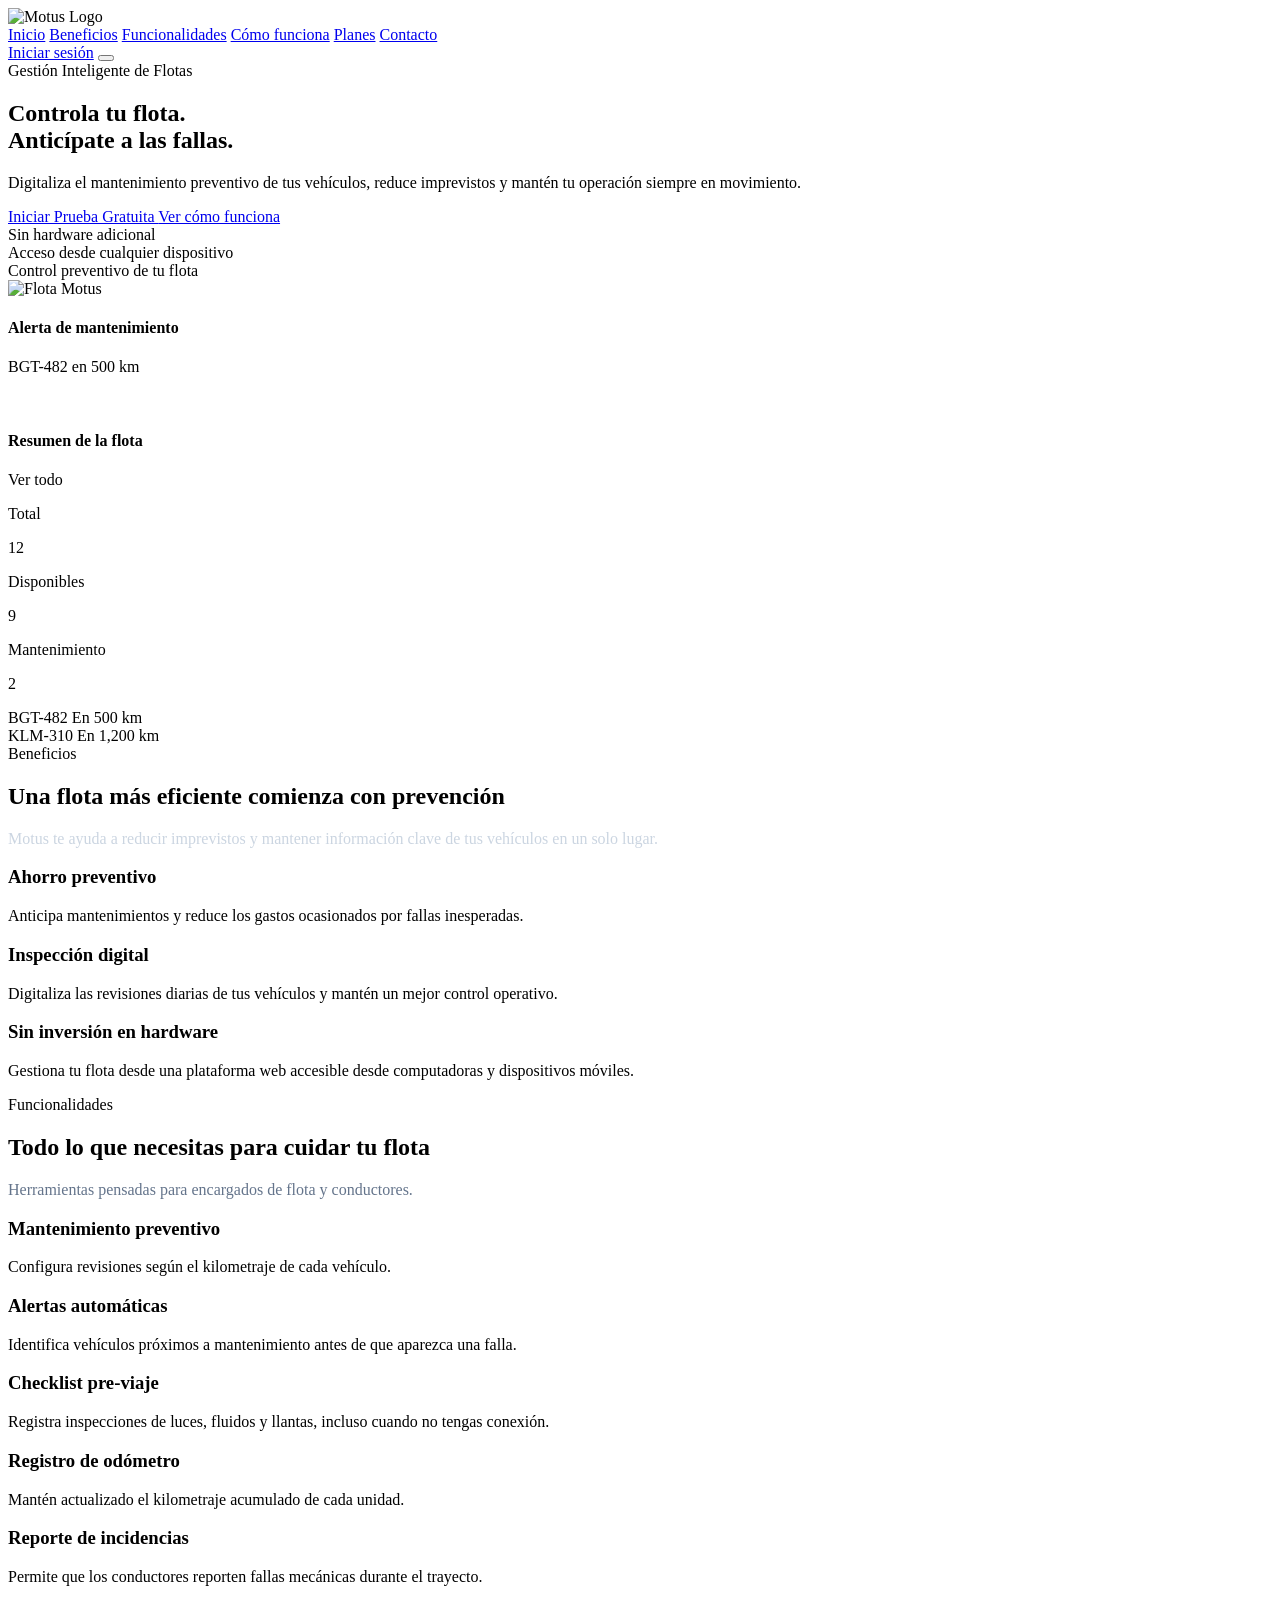
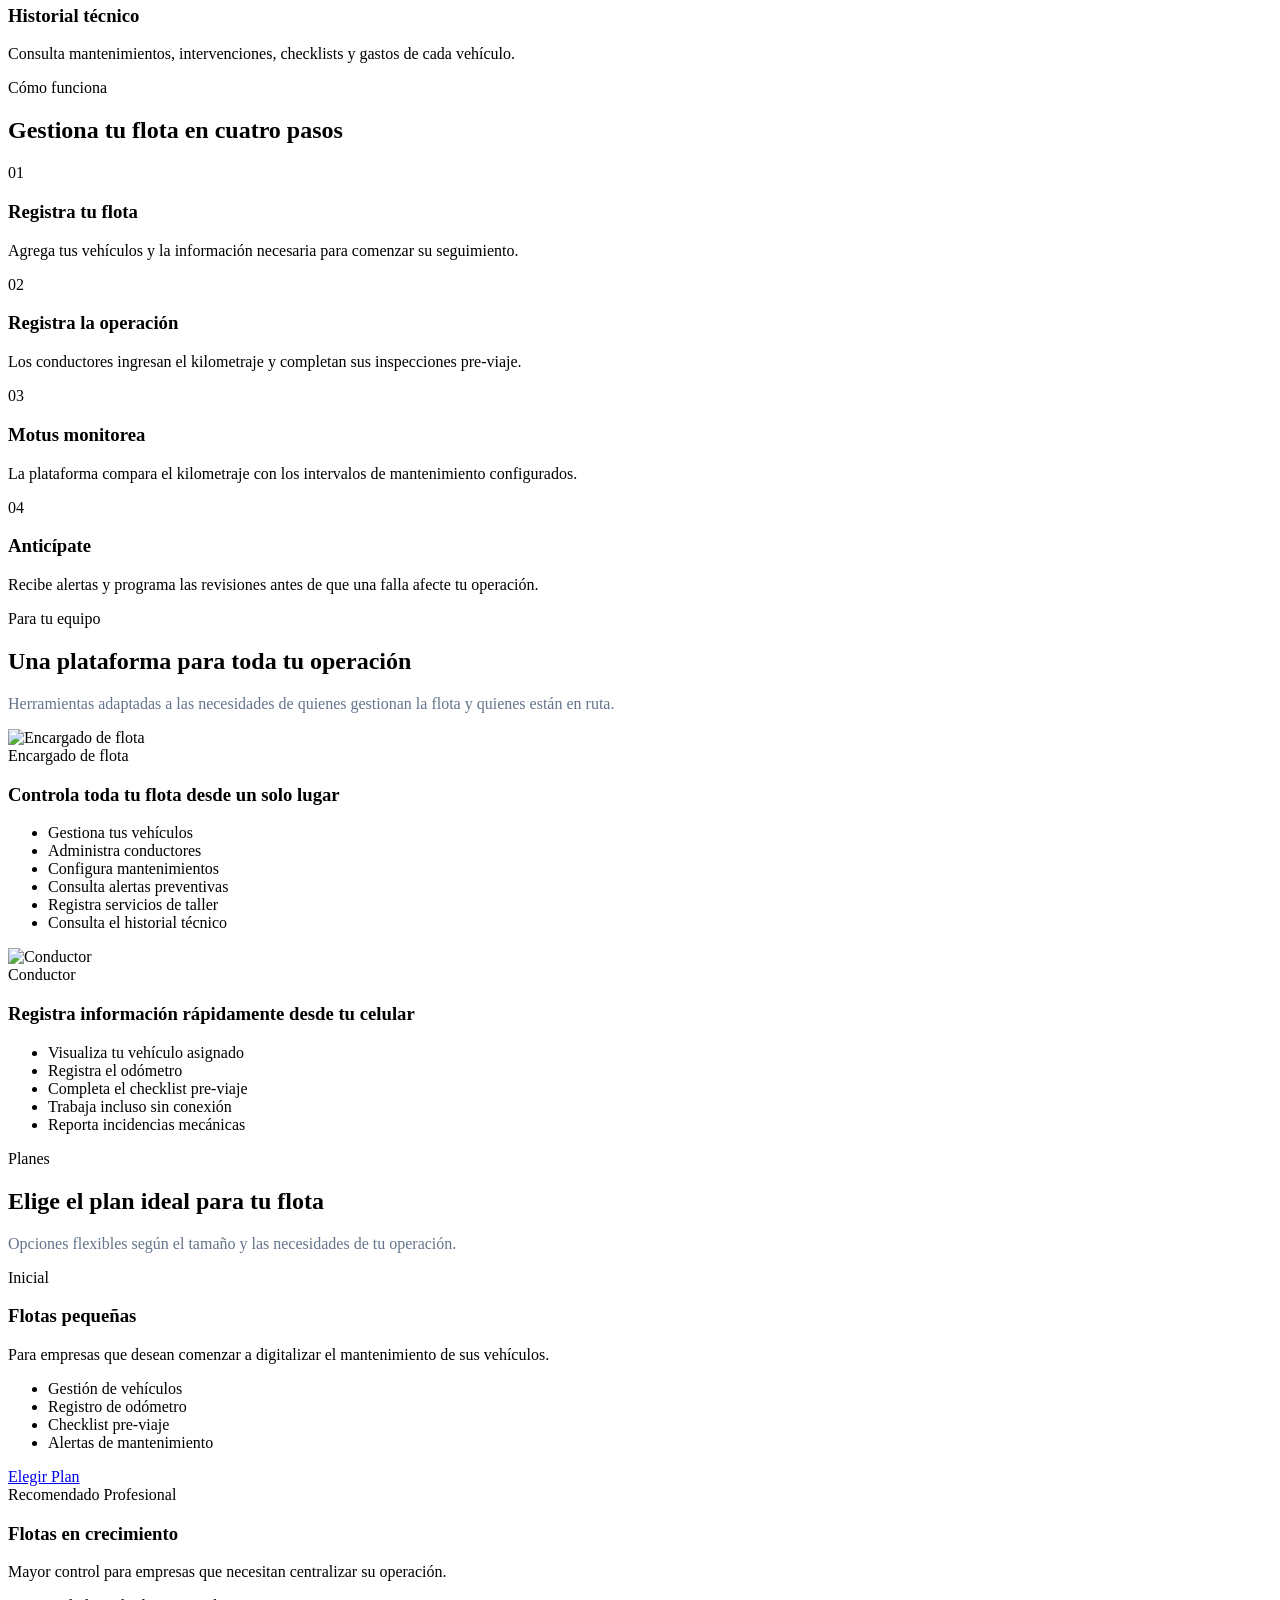
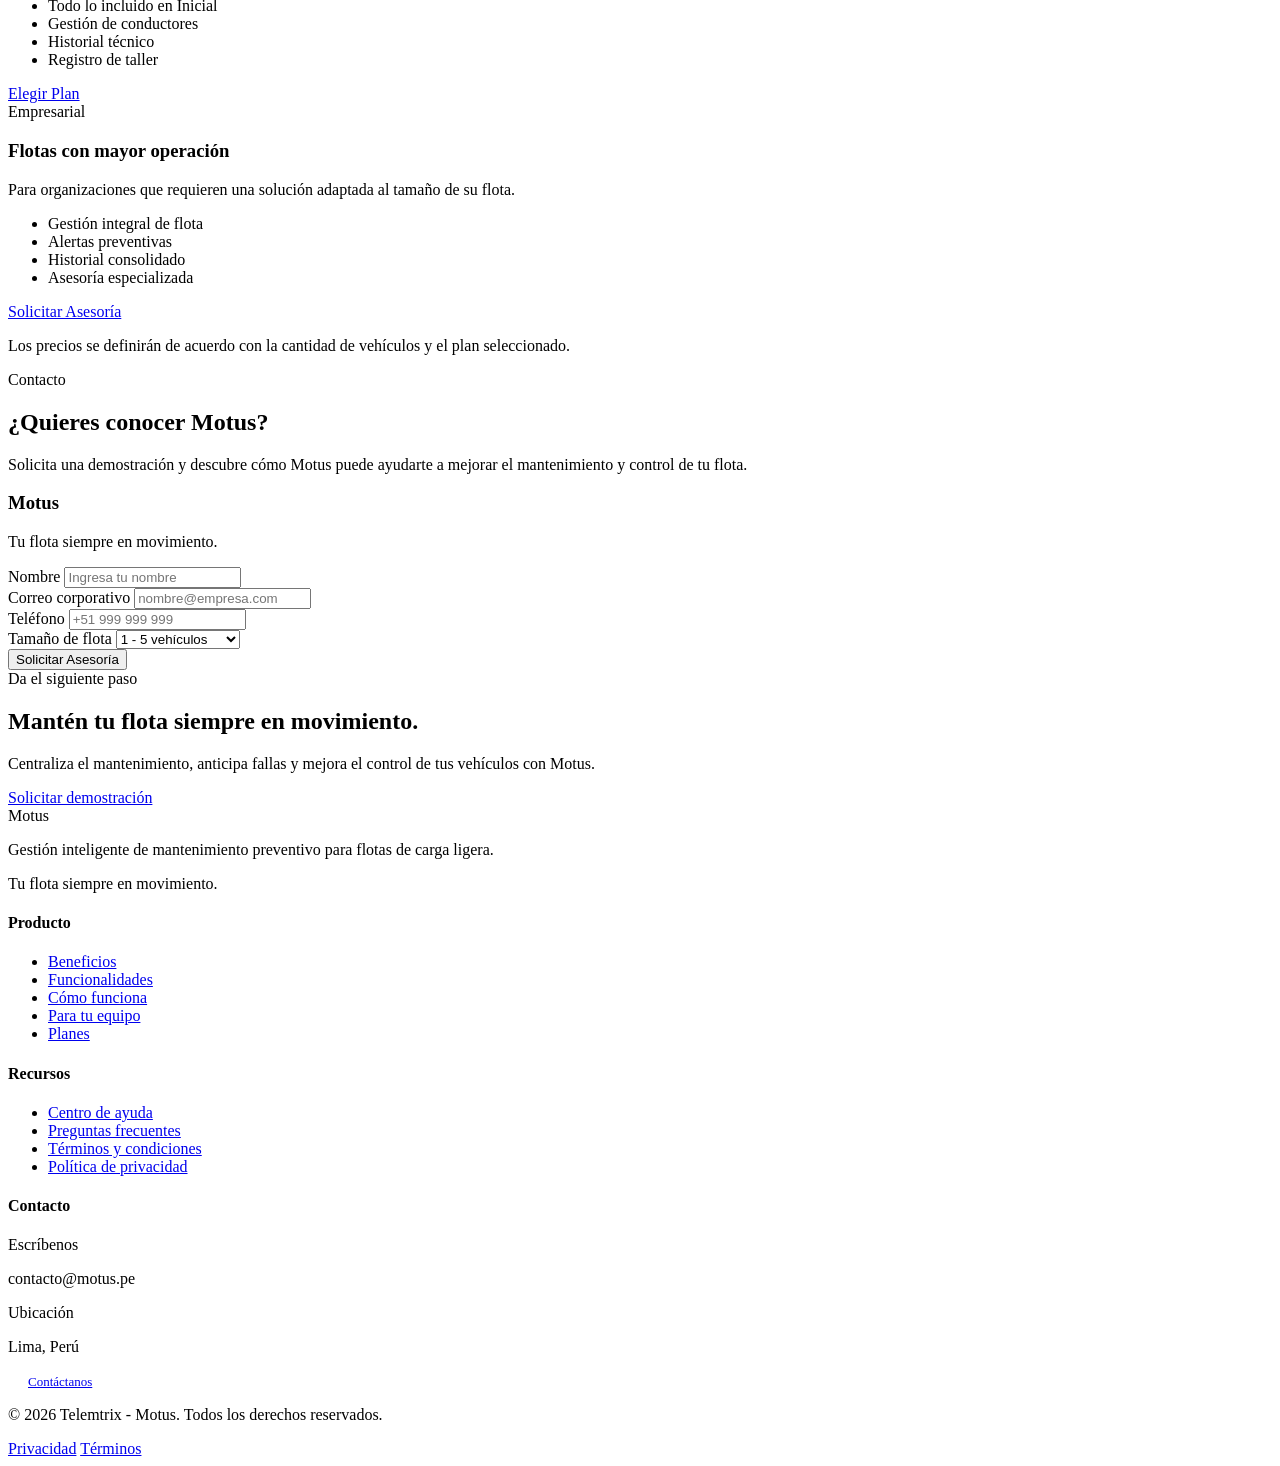
==== index.html @ e1a2901c "Add files via upload" ====
<!DOCTYPE html>
<html lang="es">
<head>
    <meta charset="UTF-8">
    <meta name="viewport" content="width=device-width, initial-scale=1.0">
    <title>Motus - Gestión Inteligente de Flotas</title>
    <link rel="stylesheet" href="styles/styles.css">
</head>
<body>

    <nav class="navbar">
        <div class="container">
            <div class="logo">
                <img src="img/Motus-Logo.png" alt="Motus Logo">
            </div>
            
            <div class="nav-links">
                <a href="#">Inicio</a>
                <a href="#beneficios">Beneficios</a>
                <a href="#funcionalidades">Funcionalidades</a>
                <a href="#como-funciona">Cómo funciona</a>
                <a href="#planes">Planes</a>
                <a href="#contacto">Contacto</a>
            </div>

            <a href="#" class="nav-btn-login">Iniciar sesión</a>

            <button class="menu-toggle">
                <i class="fa-solid fa-bars"></i>
            </button>
        </div>
    </nav>

    <section class="hero bg-grid-pattern">
        <div class="container">
            <div class="hero-content">
                <div class="hero-text">
                    <span class="badge badge-outline-primary">Gestión Inteligente de Flotas</span>
                    <h1>Controla tu flota.<br><span class="text-primary">Anticípate a las fallas.</span></h1>
                    <p>Digitaliza el mantenimiento preventivo de tus vehículos, reduce imprevistos y mantén tu operación siempre en movimiento.</p>
                    
                    <div class="hero-buttons">
                        <a href="#" class="btn btn-primary">Iniciar Prueba Gratuita <i class="fa-solid fa-arrow-right"></i></a>
                        <a href="#" class="btn btn-outline-white"><i class="fa-solid fa-play text-primary"></i> Ver cómo funciona</a>
                    </div>

                    <div class="hero-features">
                        <div class="hero-feature-item">
                            <div class="hero-feature-icon"><i class="fa-solid fa-gear"></i></div>
                            Sin hardware adicional
                        </div>
                        <div class="hero-feature-item">
                            <div class="hero-feature-icon"><i class="fa-solid fa-desktop"></i></div>
                            Acceso desde cualquier dispositivo
                        </div>
                        <div class="hero-feature-item">
                            <div class="hero-feature-icon"><i class="fa-solid fa-check"></i></div>
                            Control preventivo de tu flota
                        </div>
                    </div>
                </div>

                <div class="hero-image">
                    <div class="hero-image-wrapper">
                        <img src="img/hero-truck.jpg" alt="Flota Motus">
                        
                        <div class="floating-alert">
                            <div class="alert-icon"><i class="fa-solid fa-exclamation"></i></div>
                            <div class="alert-text">
                                <h4>Alerta de mantenimiento</h4>
                                <p>BGT-482 en 500 km</p>
                            </div>
                            <i class="fa-solid fa-chevron-right" style="color:#94a3b8; font-size:10px; margin-left:8px;"></i>
                        </div>

                        <div class="floating-dashboard">
                            <div class="dashboard-header">
                                <h4>Resumen de la flota</h4>
                                <span>Ver todo</span>
                            </div>
                            <div class="dashboard-grid">
                                <div class="dashboard-stat stat-total">
                                    <p>Total</p>
                                    <p>12</p>
                                </div>
                                <div class="dashboard-stat stat-available">
                                    <p>Disponibles</p>
                                    <p>9</p>
                                </div>
                                <div class="dashboard-stat stat-maintenance">
                                    <p>Mantenimiento</p>
                                    <p>2</p>
                                </div>
                            </div>
                            <div class="dashboard-list">
                                <div class="dashboard-list-item">
                                    <div class="dot"></div>
                                    <span class="vehicle-id">BGT-482</span>
                                    <span class="vehicle-status">En 500 km</span>
                                </div>
                                <div class="dashboard-list-item">
                                    <div class="dot"></div>
                                    <span class="vehicle-id">KLM-310</span>
                                    <span class="vehicle-status">En 1,200 km</span>
                                </div>
                            </div>
                        </div>
                    </div>
                </div>
            </div>
        </div>
    </section>

    <section id="beneficios" class="section bg-teal">
        <div class="container">
            <div class="section-header">
                <span class="badge badge-outline-primary-dark">Beneficios</span>
                <h2 class="text-white">Una flota más eficiente comienza con prevención</h2>
                <p class="text-white" style="color:#cbd5e1 !important;">Motus te ayuda a reducir imprevistos y mantener información clave de tus vehículos en un solo lugar.</p>
            </div>

            <div class="benefits-grid">
                <div class="benefit-card">
                    <div class="benefit-icon benefit-icon-green"><i class="fa-solid fa-arrow-trend-down"></i></div>
                    <h3>Ahorro preventivo</h3>
                    <p>Anticipa mantenimientos y reduce los gastos ocasionados por fallas inesperadas.</p>
                </div>
                <div class="benefit-card">
                    <div class="benefit-icon benefit-icon-yellow"><i class="fa-solid fa-check"></i></div>
                    <h3>Inspección digital</h3>
                    <p>Digitaliza las revisiones diarias de tus vehículos y mantén un mejor control operativo.</p>
                </div>
                <div class="benefit-card">
                    <div class="benefit-icon benefit-icon-blue"><i class="fa-solid fa-cloud-arrow-up"></i></div>
                    <h3>Sin inversión en hardware</h3>
                    <p>Gestiona tu flota desde una plataforma web accesible desde computadoras y dispositivos móviles.</p>
                </div>
            </div>
        </div>
    </section>

    <section id="funcionalidades" class="section bg-light">
        <div class="container">
            <div class="section-header">
                <span class="badge badge-outline-primary-light">Funcionalidades</span>
                <h2 class="text-dark">Todo lo que necesitas para cuidar tu flota</h2>
                <p style="color:#64748b;">Herramientas pensadas para encargados de flota y conductores.</p>
            </div>

            <div class="features-grid">
                <div class="feature-card green">
                    <div class="feature-icon feature-icon-green"><i class="fa-solid fa-gear"></i></div>
                    <h3>Mantenimiento preventivo</h3>
                    <p>Configura revisiones según el kilometraje de cada vehículo.</p>
                </div>
                <div class="feature-card yellow">
                    <div class="feature-icon feature-icon-yellow"><i class="fa-solid fa-bell"></i></div>
                    <h3>Alertas automáticas</h3>
                    <p>Identifica vehículos próximos a mantenimiento antes de que aparezca una falla.</p>
                </div>
                <div class="feature-card blue">
                    <div class="feature-icon feature-icon-blue"><i class="fa-solid fa-clipboard-check"></i></div>
                    <h3>Checklist pre-viaje</h3>
                    <p>Registra inspecciones de luces, fluidos y llantas, incluso cuando no tengas conexión.</p>
                </div>
                <div class="feature-card green">
                    <div class="feature-icon feature-icon-green"><i class="fa-solid fa-gauge-high"></i></div>
                    <h3>Registro de odómetro</h3>
                    <p>Mantén actualizado el kilometraje acumulado de cada unidad.</p>
                </div>
                <div class="feature-card yellow">
                    <div class="feature-icon feature-icon-yellow"><i class="fa-solid fa-triangle-exclamation"></i></div>
                    <h3>Reporte de incidencias</h3>
                    <p>Permite que los conductores reporten fallas mecánicas durante el trayecto.</p>
                </div>
                <div class="feature-card blue">
                    <div class="feature-icon feature-icon-blue"><i class="fa-solid fa-clock-rotate-left"></i></div>
                    <h3>Historial técnico</h3>
                    <p>Consulta mantenimientos, intervenciones, checklists y gastos de cada vehículo.</p>
                </div>
            </div>
        </div>
    </section>

    <section id="como-funciona" class="section bg-dark bg-grid-pattern">
        <div class="container">
            <div class="section-header">
                <span class="badge badge-outline-primary-dark">Cómo funciona</span>
                <h2 class="text-white">Gestiona tu flota en cuatro pasos</h2>
            </div>

            <div class="steps-grid">
                <div class="steps-line"></div>

                <div class="step-card">
                    <div class="step-number step-number-green">01</div>
                    <h3>Registra tu flota</h3>
                    <p>Agrega tus vehículos y la información necesaria para comenzar su seguimiento.</p>
                </div>
                <div class="step-card">
                    <div class="step-number step-number-green">02</div>
                    <h3>Registra la operación</h3>
                    <p>Los conductores ingresan el kilometraje y completan sus inspecciones pre-viaje.</p>
                </div>
                <div class="step-card">
                    <div class="step-number step-number-green">03</div>
                    <h3>Motus monitorea</h3>
                    <p>La plataforma compara el kilometraje con los intervalos de mantenimiento configurados.</p>
                </div>
                <div class="step-card highlight">
                    <div class="step-number step-number-yellow">04</div>
                    <h3>Anticípate</h3>
                    <p>Recibe alertas y programa las revisiones antes de que una falla afecte tu operación.</p>
                </div>
            </div>
        </div>
    </section>

    <section class="section bg-light">
        <div class="container">
            <div class="section-header">
                <span class="badge badge-outline-primary-light">Para tu equipo</span>
                <h2 class="text-dark">Una plataforma para toda tu operación</h2>
                <p style="color:#64748b;">Herramientas adaptadas a las necesidades de quienes gestionan la flota y quienes están en ruta.</p>
            </div>

            <div class="team-grid">
                <div class="team-card team-card-light">
                    <img src="img/team-office.jpg" alt="Encargado de flota">
                    <div class="team-card-content">
                        <span class="team-tag team-tag-light">Encargado de flota</span>
                        <h3>Controla toda tu flota desde un solo lugar</h3>
                        <ul class="team-list">
                            <li><i class="fa-solid fa-check"></i> Gestiona tus vehículos</li>
                            <li><i class="fa-solid fa-check"></i> Administra conductores</li>
                            <li><i class="fa-solid fa-check"></i> Configura mantenimientos</li>
                            <li><i class="fa-solid fa-check"></i> Consulta alertas preventivas</li>
                            <li><i class="fa-solid fa-check"></i> Registra servicios de taller</li>
                            <li><i class="fa-solid fa-check"></i> Consulta el historial técnico</li>
                        </ul>
                    </div>
                </div>

                <div class="team-card team-card-dark">
                    <img src="img/driver-truck.jpg" alt="Conductor">
                    <div class="team-card-content">
                        <span class="team-tag team-tag-dark">Conductor</span>
                        <h3>Registra información rápidamente desde tu celular</h3>
                        <ul class="team-list">
                            <li><i class="fa-solid fa-check"></i> Visualiza tu vehículo asignado</li>
                            <li><i class="fa-solid fa-check"></i> Registra el odómetro</li>
                            <li><i class="fa-solid fa-check"></i> Completa el checklist pre-viaje</li>
                            <li><i class="fa-solid fa-check"></i> Trabaja incluso sin conexión</li>
                            <li><i class="fa-solid fa-check"></i> Reporta incidencias mecánicas</li>
                        </ul>
                    </div>
                </div>
            </div>
        </div>
    </section>

    <section id="planes" class="section bg-light">
        <div class="container">
            <div class="section-header">
                <span class="badge badge-outline-primary-light">Planes</span>
                <h2 class="text-dark">Elige el plan ideal para tu flota</h2>
                <p style="color:#64748b;">Opciones flexibles según el tamaño y las necesidades de tu operación.</p>
            </div>

            <div class="plans-grid">
                <div class="plan-card dark-top">
                    <span class="plan-label plan-label-grey">Inicial</span>
                    <h3 class="plan-title">Flotas pequeñas</h3>
                    <p class="plan-desc">Para empresas que desean comenzar a digitalizar el mantenimiento de sus vehículos.</p>
                    <ul class="plan-features">
                        <li><i class="fa-solid fa-check"></i> Gestión de vehículos</li>
                        <li><i class="fa-solid fa-check"></i> Registro de odómetro</li>
                        <li><i class="fa-solid fa-check"></i> Checklist pre-viaje</li>
                        <li><i class="fa-solid fa-check"></i> Alertas de mantenimiento</li>
                    </ul>
                    <a href="#" class="btn btn-outline-dark btn-full">Elegir Plan</a>
                </div>

                <div class="plan-card featured">
                    <span class="plan-badge">Recomendado</span>
                    <span class="plan-label plan-label-green">Profesional</span>
                    <h3 class="plan-title">Flotas en crecimiento</h3>
                    <p class="plan-desc">Mayor control para empresas que necesitan centralizar su operación.</p>
                    <ul class="plan-features">
                        <li><i class="fa-solid fa-check"></i> Todo lo incluido en Inicial</li>
                        <li><i class="fa-solid fa-check"></i> Gestión de conductores</li>
                        <li><i class="fa-solid fa-check"></i> Historial técnico</li>
                        <li><i class="fa-solid fa-check"></i> Registro de taller</li>
                    </ul>
                    <a href="#" class="btn btn-primary btn-full">Elegir Plan</a>
                </div>

                <div class="plan-card yellow-top">
                    <span class="plan-label plan-label-grey">Empresarial</span>
                    <h3 class="plan-title">Flotas con mayor operación</h3>
                    <p class="plan-desc">Para organizaciones que requieren una solución adaptada al tamaño de su flota.</p>
                    <ul class="plan-features">
                        <li><i class="fa-solid fa-check"></i> Gestión integral de flota</li>
                        <li><i class="fa-solid fa-check"></i> Alertas preventivas</li>
                        <li><i class="fa-solid fa-check"></i> Historial consolidado</li>
                        <li><i class="fa-solid fa-check"></i> Asesoría especializada</li>
                    </ul>
                    <a href="#" class="btn btn-outline-dark btn-full">Solicitar Asesoría</a>
                </div>
            </div>
            <p class="plans-note">Los precios se definirán de acuerdo con la cantidad de vehículos y el plan seleccionado.</p>
        </div>
    </section>

    <section id="contacto" class="section bg-light">
        <div class="container">
            <div class="contact-wrapper">
                <div class="contact-text">
                    <span class="badge badge-outline-primary-light">Contacto</span>
                    <h2>¿Quieres conocer Motus?</h2>
                    <p>Solicita una demostración y descubre cómo Motus puede ayudarte a mejorar el mantenimiento y control de tu flota.</p>
                    
                    <div class="contact-info-box">
                        <h3>Motus</h3>
                        <p>Tu flota siempre en movimiento.</p>
                    </div>
                </div>

                <div class="contact-form-wrapper">
                    <div class="contact-form-card">
                        <form>
                            <div class="form-group">
                                <label>Nombre</label>
                                <input type="text" placeholder="Ingresa tu nombre">
                            </div>
                            <div class="form-group">
                                <label>Correo corporativo</label>
                                <input type="email" placeholder="nombre@empresa.com">
                            </div>
                            <div class="form-group">
                                <label>Teléfono</label>
                                <input type="tel" placeholder="+51 999 999 999">
                            </div>
                            <div class="form-group">
                                <label>Tamaño de flota</label>
                                <select>
                                    <option>1 - 5 vehículos</option>
                                    <option>6 - 20 vehículos</option>
                                    <option>21 - 50 vehículos</option>
                                    <option>+50 vehículos</option>
                                </select>
                            </div>
                            <button type="submit" class="form-btn">Solicitar Asesoría</button>
                        </form>
                    </div>
                </div>
            </div>
        </div>
    </section>

    <footer class="footer bg-grid-pattern">
        <div class="container footer-content">
            <div class="footer-cta">
                <div class="footer-cta-text">
                    <span>Da el siguiente paso</span>
                    <h2>Mantén tu flota siempre en movimiento.</h2>
                    <p>Centraliza el mantenimiento, anticipa fallas y mejora el control de tus vehículos con Motus.</p>
                </div>
                <a href="#" class="btn btn-primary">Solicitar demostración <i class="fa-solid fa-arrow-right"></i></a>
            </div>

            <div class="footer-links">
                <div class="footer-col">
                    <div class="footer-logo-box">
                        <span>Motus</span>
                    </div>
                    <p>Gestión inteligente de mantenimiento preventivo para flotas de carga ligera.</p>
                    <p class="footer-slogan">Tu flota siempre en movimiento.</p>
                    <div class="social-icons">
                        <a href="#"><i class="fa-brands fa-linkedin-in"></i></a>
                        <a href="#"><i class="fa-brands fa-facebook-f"></i></a>
                        <a href="#"><i class="fa-brands fa-instagram"></i></a>
                        <a href="#"><i class="fa-brands fa-youtube"></i></a>
                    </div>
                </div>

                <div class="footer-col">
                    <h4>Producto</h4>
                    <ul>
                        <li><a href="#">Beneficios</a></li>
                        <li><a href="#">Funcionalidades</a></li>
                        <li><a href="#">Cómo funciona</a></li>
                        <li><a href="#">Para tu equipo</a></li>
                        <li><a href="#">Planes</a></li>
                    </ul>
                </div>

                <div class="footer-col">
                    <h4>Recursos</h4>
                    <ul>
                        <li><a href="#">Centro de ayuda</a></li>
                        <li><a href="#">Preguntas frecuentes</a></li>
                        <li><a href="#">Términos y condiciones</a></li>
                        <li><a href="#">Política de privacidad</a></li>
                    </ul>
                </div>

                <div class="footer-col">
                    <h4>Contacto</h4>
                    <div class="footer-contact-item">
                        <div class="footer-contact-icon"><i class="fa-solid fa-envelope"></i></div>
                        <div>
                            <p>Escríbenos</p>
                            <p>contacto@motus.pe</p>
                        </div>
                    </div>
                    <div class="footer-contact-item">
                        <div class="footer-contact-icon"><i class="fa-solid fa-location-dot"></i></div>
                        <div>
                            <p>Ubicación</p>
                            <p>Lima, Perú</p>
                        </div>
                    </div>
                    <a href="#" class="btn btn-primary" style="font-size:13px; padding:10px 20px; margin-top:16px;">Contáctanos <i class="fa-solid fa-arrow-right"></i></a>
                </div>
            </div>

            <div class="footer-bottom">
                <p>© 2026 Telemtrix - Motus. Todos los derechos reservados.</p>
                <div class="footer-bottom-links">
                    <a href="#">Privacidad</a>
                    <a href="#">Términos</a>
                </div>
            </div>
        </div>
    </footer>

</body>
</html>
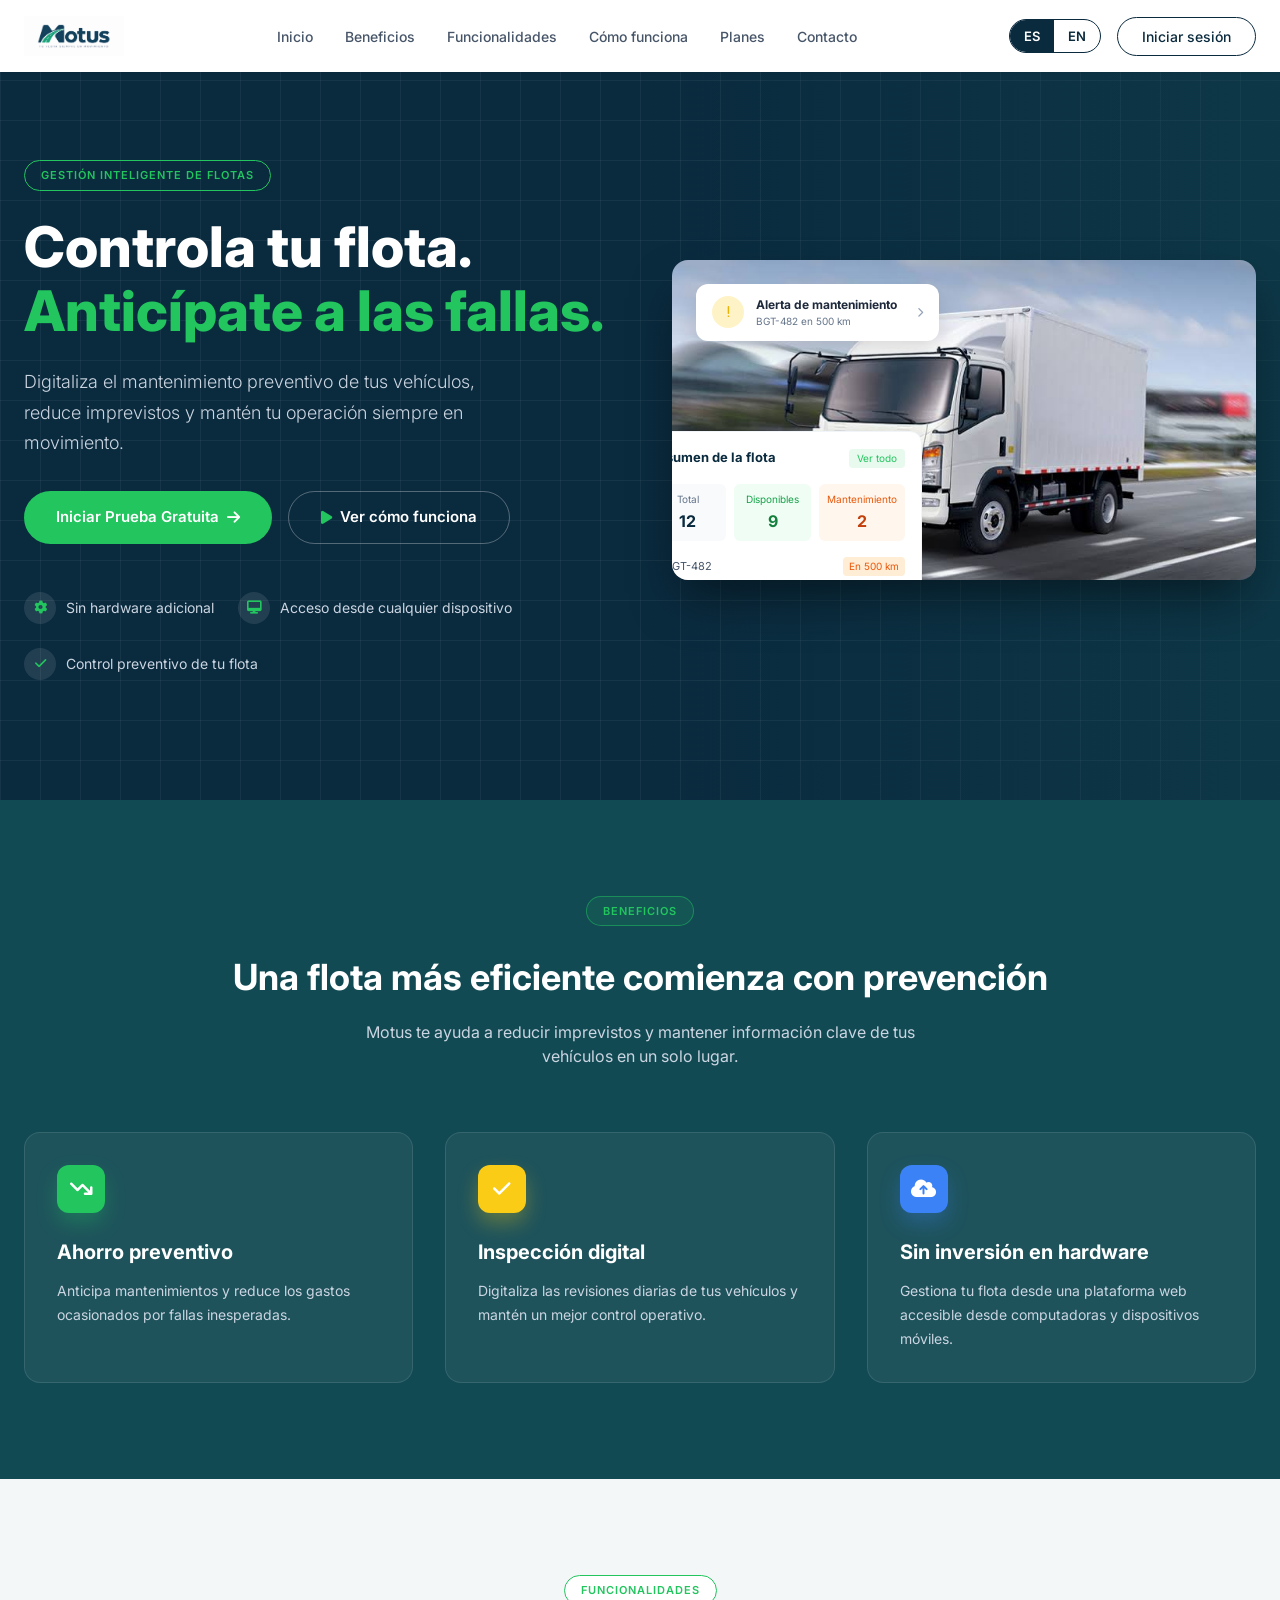
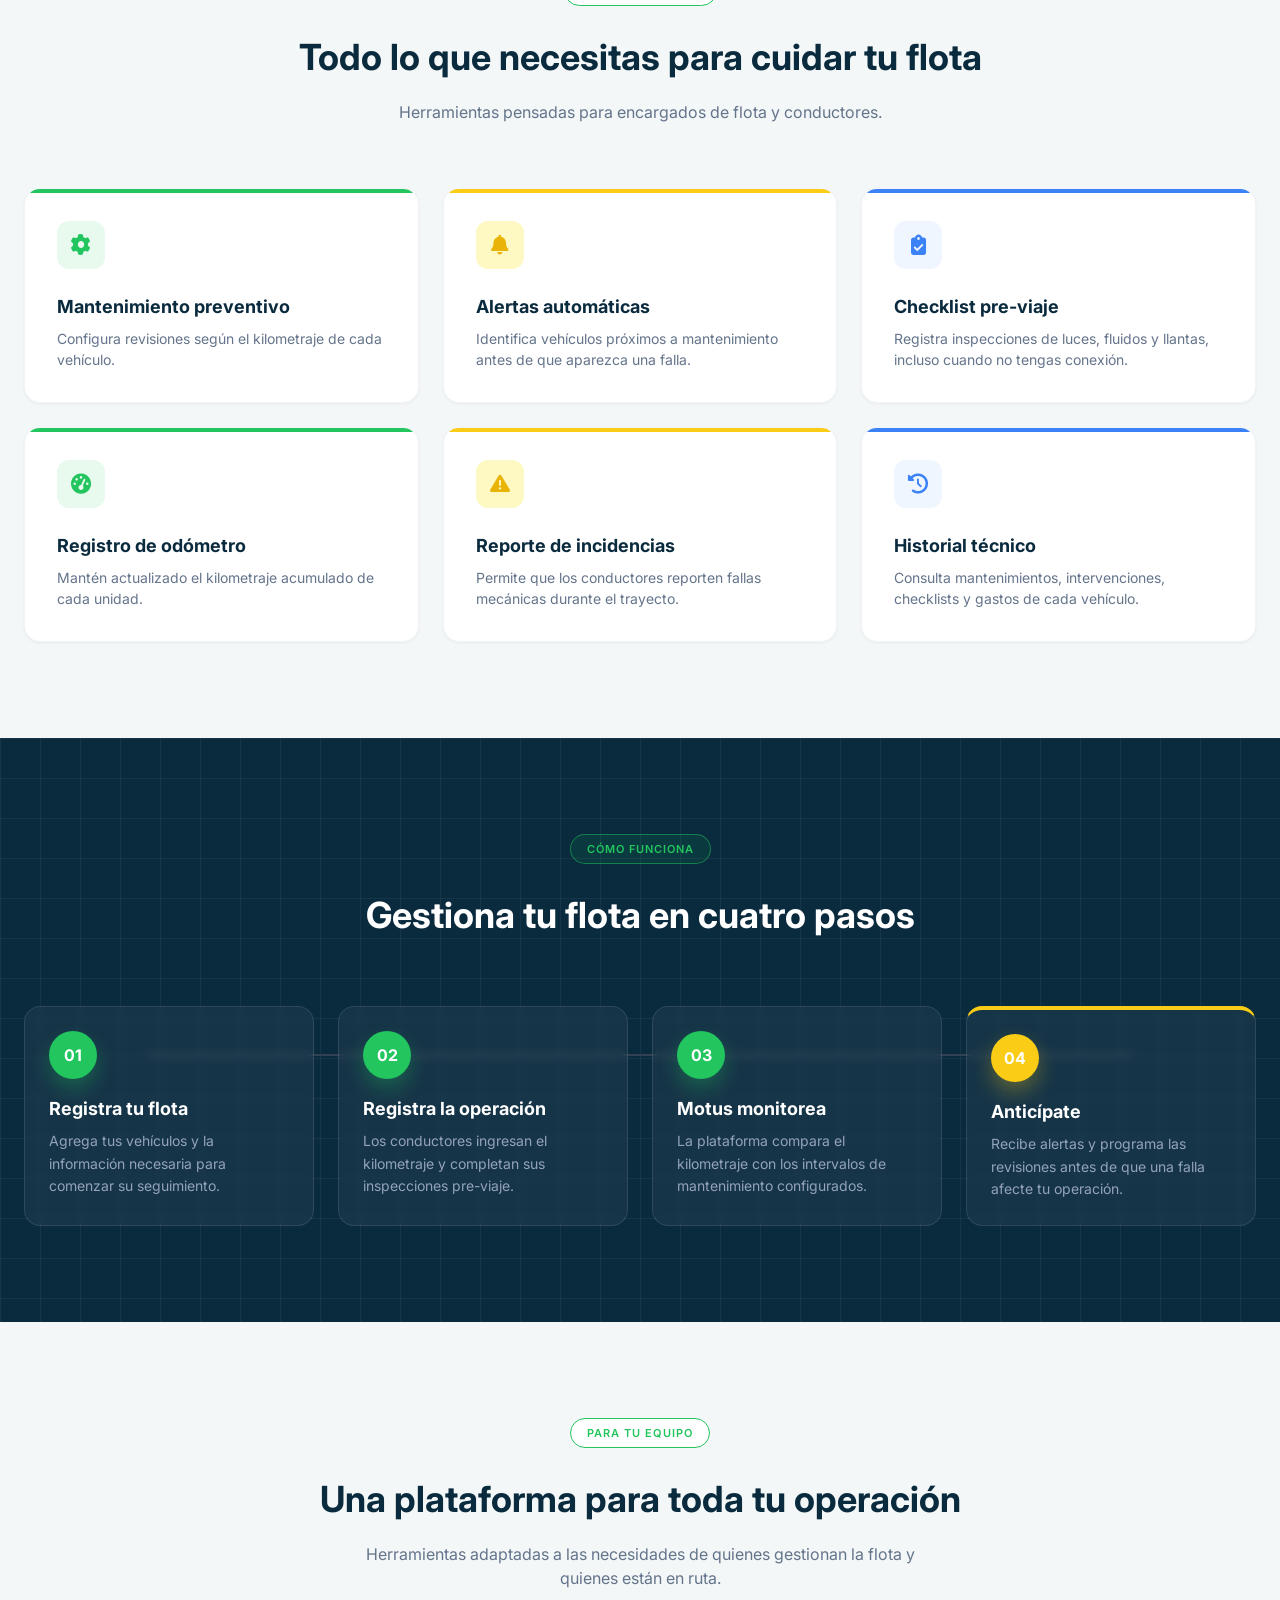
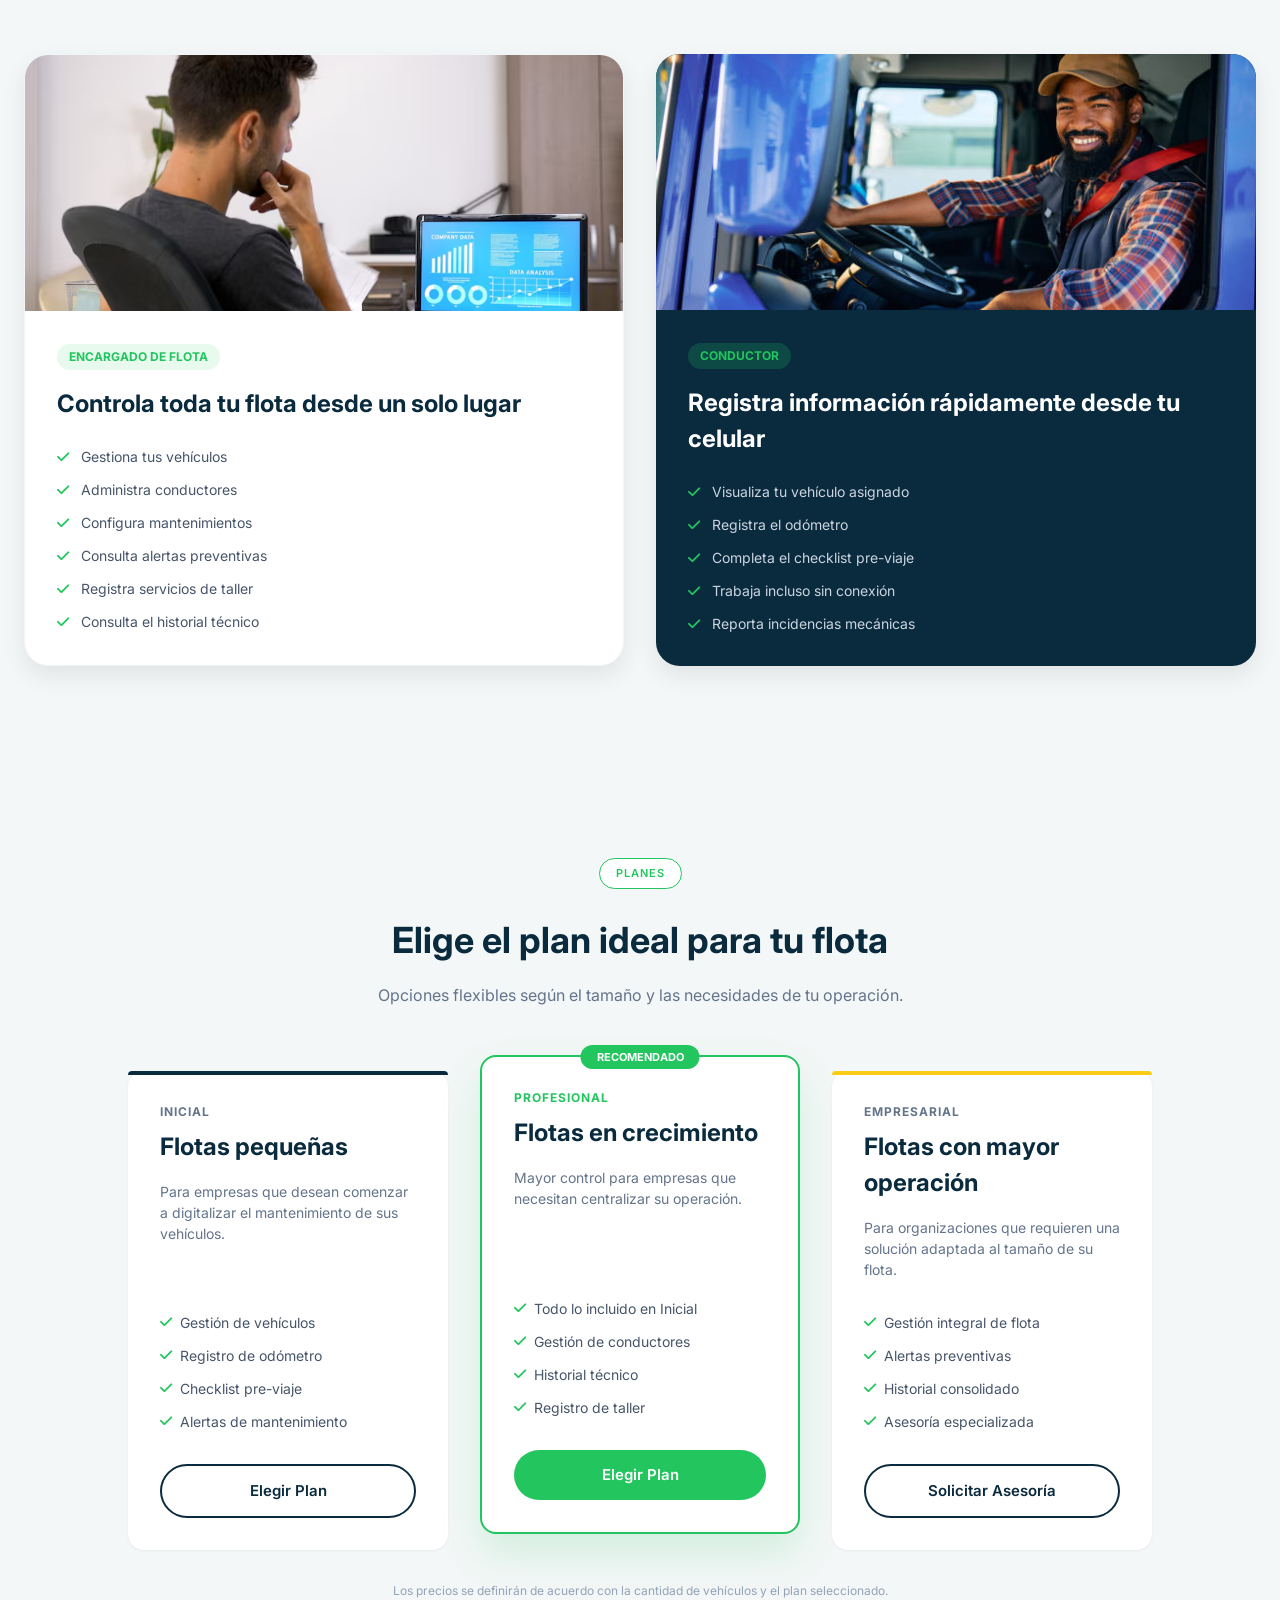
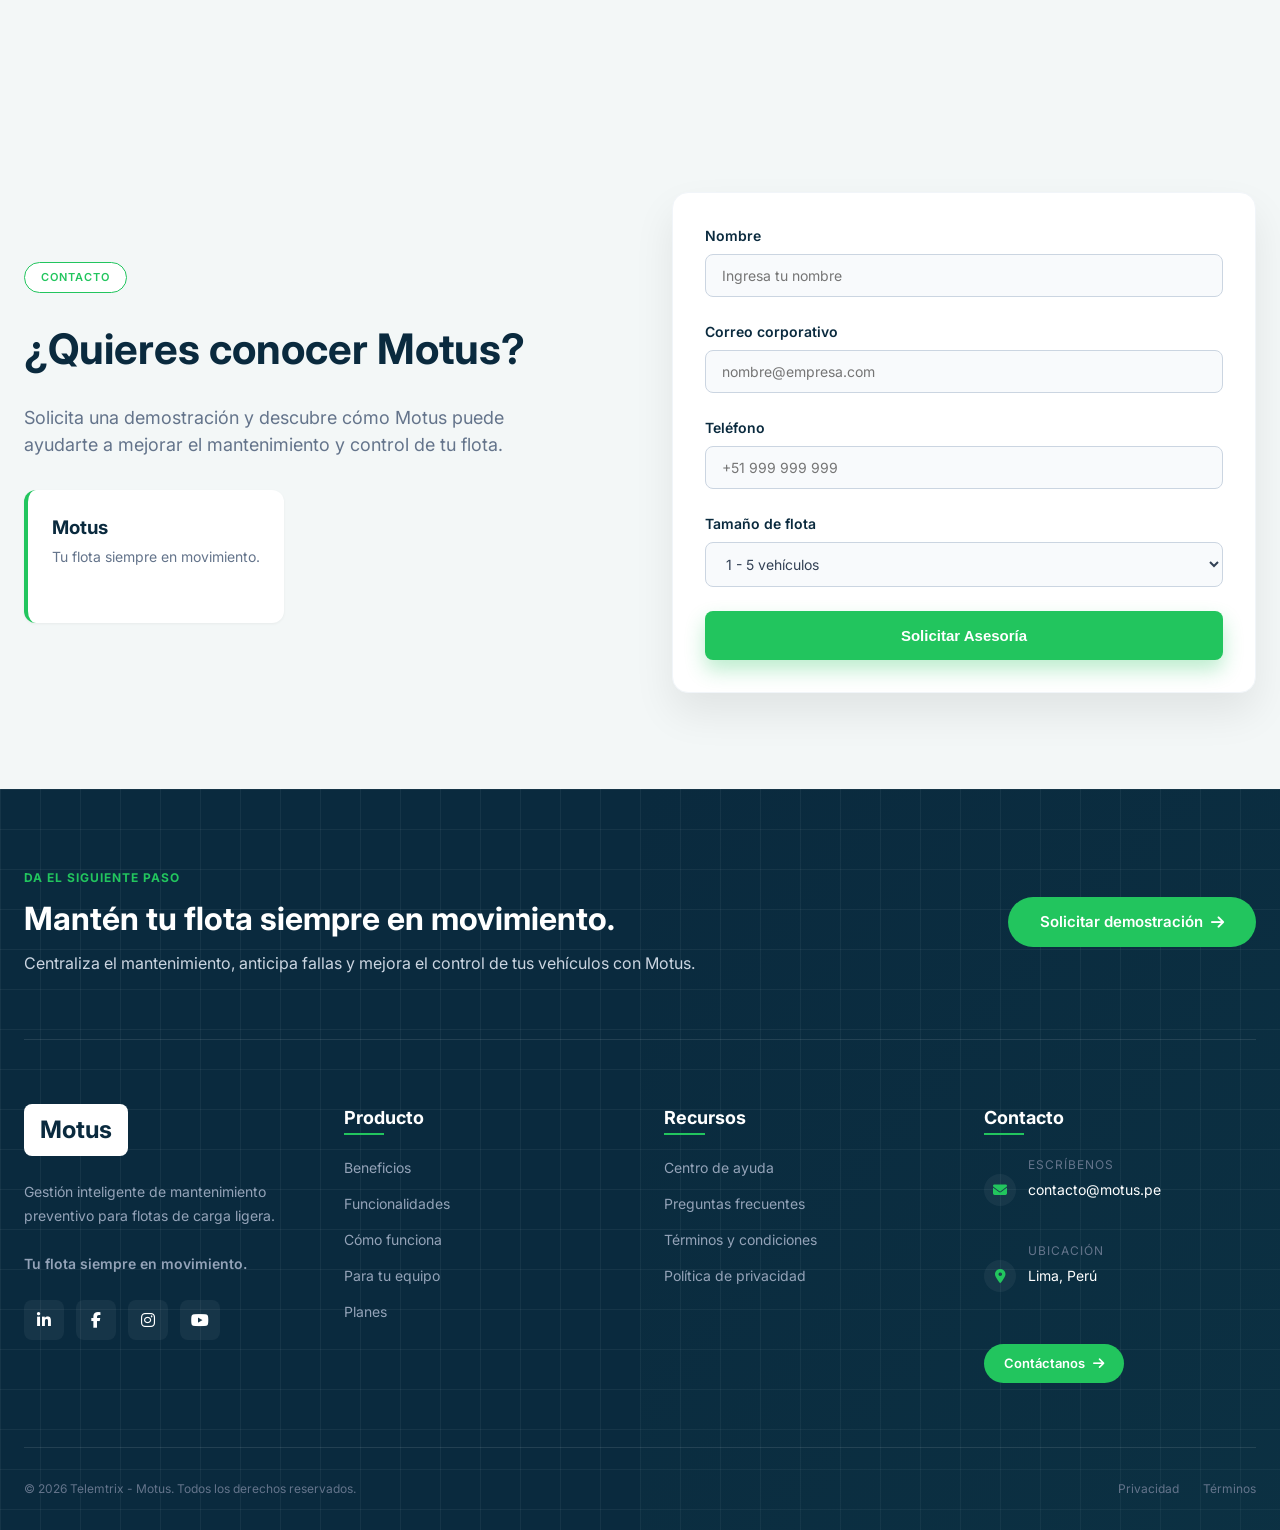
==== commit f440b6c0: "feat(i18n): add English translation with ES/EN language switch" ====
--- a/index.html
+++ b/index.html
@@ -3,7 +3,7 @@
 <head>
     <meta charset="UTF-8">
     <meta name="viewport" content="width=device-width, initial-scale=1.0">
-    <title>Motus - Gestión Inteligente de Flotas</title>
+    <title data-i18n="meta.title">Motus - Gestión Inteligente de Flotas</title>
     <link rel="stylesheet" href="styles/styles.css">
 </head>
 <body>
@@ -15,15 +15,21 @@
             </div>
             
             <div class="nav-links">
-                <a href="#">Inicio</a>
-                <a href="#beneficios">Beneficios</a>
-                <a href="#funcionalidades">Funcionalidades</a>
-                <a href="#como-funciona">Cómo funciona</a>
-                <a href="#planes">Planes</a>
-                <a href="#contacto">Contacto</a>
-            </div>
-
-            <a href="#" class="nav-btn-login">Iniciar sesión</a>
+                <a href="#" data-i18n="nav.home">Inicio</a>
+                <a href="#beneficios" data-i18n="nav.benefits">Beneficios</a>
+                <a href="#funcionalidades" data-i18n="nav.features">Funcionalidades</a>
+                <a href="#como-funciona" data-i18n="nav.how">Cómo funciona</a>
+                <a href="#planes" data-i18n="nav.plans">Planes</a>
+                <a href="#contacto" data-i18n="nav.contact">Contacto</a>
+            </div>
+
+            <div class="nav-actions">
+                <div class="lang-switch" role="group" aria-label="Idioma / Language">
+                    <button type="button" class="lang-btn active" data-lang="es" aria-pressed="true">ES</button>
+                    <button type="button" class="lang-btn" data-lang="en" aria-pressed="false">EN</button>
+                </div>
+                <a href="#" class="nav-btn-login" data-i18n="nav.login">Iniciar sesión</a>
+            </div>
 
             <button class="menu-toggle">
                 <i class="fa-solid fa-bars"></i>
@@ -35,48 +41,48 @@
         <div class="container">
             <div class="hero-content">
                 <div class="hero-text">
-                    <span class="badge badge-outline-primary">Gestión Inteligente de Flotas</span>
-                    <h1>Controla tu flota.<br><span class="text-primary">Anticípate a las fallas.</span></h1>
-                    <p>Digitaliza el mantenimiento preventivo de tus vehículos, reduce imprevistos y mantén tu operación siempre en movimiento.</p>
+                    <span class="badge badge-outline-primary" data-i18n="hero.badge">Gestión Inteligente de Flotas</span>
+                    <h1><span data-i18n="hero.title1">Controla tu flota.</span><br><span class="text-primary" data-i18n="hero.title2">Anticípate a las fallas.</span></h1>
+                    <p data-i18n="hero.text">Digitaliza el mantenimiento preventivo de tus vehículos, reduce imprevistos y mantén tu operación siempre en movimiento.</p>
                     
                     <div class="hero-buttons">
-                        <a href="#" class="btn btn-primary">Iniciar Prueba Gratuita <i class="fa-solid fa-arrow-right"></i></a>
-                        <a href="#" class="btn btn-outline-white"><i class="fa-solid fa-play text-primary"></i> Ver cómo funciona</a>
+                        <a href="#" class="btn btn-primary"><span data-i18n="cta.trial">Iniciar Prueba Gratuita</span> <i class="fa-solid fa-arrow-right"></i></a>
+                        <a href="#" class="btn btn-outline-white"><i class="fa-solid fa-play text-primary"></i> <span data-i18n="cta.how">Ver cómo funciona</span></a>
                     </div>
 
                     <div class="hero-features">
                         <div class="hero-feature-item">
                             <div class="hero-feature-icon"><i class="fa-solid fa-gear"></i></div>
-                            Sin hardware adicional
+                            <span data-i18n="hero.feat1">Sin hardware adicional</span>
                         </div>
                         <div class="hero-feature-item">
                             <div class="hero-feature-icon"><i class="fa-solid fa-desktop"></i></div>
-                            Acceso desde cualquier dispositivo
+                            <span data-i18n="hero.feat2">Acceso desde cualquier dispositivo</span>
                         </div>
                         <div class="hero-feature-item">
                             <div class="hero-feature-icon"><i class="fa-solid fa-check"></i></div>
-                            Control preventivo de tu flota
+                            <span data-i18n="hero.feat3">Control preventivo de tu flota</span>
                         </div>
                     </div>
                 </div>
 
                 <div class="hero-image">
                     <div class="hero-image-wrapper">
-                        <img src="img/hero-truck.jpg" alt="Flota Motus">
+                        <img src="img/hero-truck.jpg" alt="Flota Motus" data-i18n-alt="alt.heroImage">
                         
                         <div class="floating-alert">
                             <div class="alert-icon"><i class="fa-solid fa-exclamation"></i></div>
                             <div class="alert-text">
-                                <h4>Alerta de mantenimiento</h4>
-                                <p>BGT-482 en 500 km</p>
+                                <h4 data-i18n="hero.alertTitle">Alerta de mantenimiento</h4>
+                                <p data-i18n="hero.alertText">BGT-482 en 500 km</p>
                             </div>
                             <i class="fa-solid fa-chevron-right" style="color:#94a3b8; font-size:10px; margin-left:8px;"></i>
                         </div>
 
                         <div class="floating-dashboard">
                             <div class="dashboard-header">
-                                <h4>Resumen de la flota</h4>
-                                <span>Ver todo</span>
+                                <h4 data-i18n="hero.dashTitle">Resumen de la flota</h4>
+                                <span data-i18n="hero.dashAll">Ver todo</span>
                             </div>
                             <div class="dashboard-grid">
                                 <div class="dashboard-stat stat-total">
@@ -84,11 +90,11 @@
                                     <p>12</p>
                                 </div>
                                 <div class="dashboard-stat stat-available">
-                                    <p>Disponibles</p>
+                                    <p data-i18n="hero.dashAvailable">Disponibles</p>
                                     <p>9</p>
                                 </div>
                                 <div class="dashboard-stat stat-maintenance">
-                                    <p>Mantenimiento</p>
+                                    <p data-i18n="hero.dashMaintenance">Mantenimiento</p>
                                     <p>2</p>
                                 </div>
                             </div>
@@ -96,12 +102,12 @@
                                 <div class="dashboard-list-item">
                                     <div class="dot"></div>
                                     <span class="vehicle-id">BGT-482</span>
-                                    <span class="vehicle-status">En 500 km</span>
+                                    <span class="vehicle-status" data-i18n="hero.dashItem1">En 500 km</span>
                                 </div>
                                 <div class="dashboard-list-item">
                                     <div class="dot"></div>
                                     <span class="vehicle-id">KLM-310</span>
-                                    <span class="vehicle-status">En 1,200 km</span>
+                                    <span class="vehicle-status" data-i18n="hero.dashItem2">En 1,200 km</span>
                                 </div>
                             </div>
                         </div>
@@ -114,26 +120,26 @@
     <section id="beneficios" class="section bg-teal">
         <div class="container">
             <div class="section-header">
-                <span class="badge badge-outline-primary-dark">Beneficios</span>
-                <h2 class="text-white">Una flota más eficiente comienza con prevención</h2>
-                <p class="text-white" style="color:#cbd5e1 !important;">Motus te ayuda a reducir imprevistos y mantener información clave de tus vehículos en un solo lugar.</p>
+                <span class="badge badge-outline-primary-dark" data-i18n="nav.benefits">Beneficios</span>
+                <h2 class="text-white" data-i18n="benefits.title">Una flota más eficiente comienza con prevención</h2>
+                <p class="text-white" style="color:#cbd5e1 !important;" data-i18n="benefits.text">Motus te ayuda a reducir imprevistos y mantener información clave de tus vehículos en un solo lugar.</p>
             </div>
 
             <div class="benefits-grid">
                 <div class="benefit-card">
                     <div class="benefit-icon benefit-icon-green"><i class="fa-solid fa-arrow-trend-down"></i></div>
-                    <h3>Ahorro preventivo</h3>
-                    <p>Anticipa mantenimientos y reduce los gastos ocasionados por fallas inesperadas.</p>
+                    <h3 data-i18n="benefits.card1Title">Ahorro preventivo</h3>
+                    <p data-i18n="benefits.card1Text">Anticipa mantenimientos y reduce los gastos ocasionados por fallas inesperadas.</p>
                 </div>
                 <div class="benefit-card">
                     <div class="benefit-icon benefit-icon-yellow"><i class="fa-solid fa-check"></i></div>
-                    <h3>Inspección digital</h3>
-                    <p>Digitaliza las revisiones diarias de tus vehículos y mantén un mejor control operativo.</p>
+                    <h3 data-i18n="benefits.card2Title">Inspección digital</h3>
+                    <p data-i18n="benefits.card2Text">Digitaliza las revisiones diarias de tus vehículos y mantén un mejor control operativo.</p>
                 </div>
                 <div class="benefit-card">
                     <div class="benefit-icon benefit-icon-blue"><i class="fa-solid fa-cloud-arrow-up"></i></div>
-                    <h3>Sin inversión en hardware</h3>
-                    <p>Gestiona tu flota desde una plataforma web accesible desde computadoras y dispositivos móviles.</p>
+                    <h3 data-i18n="benefits.card3Title">Sin inversión en hardware</h3>
+                    <p data-i18n="benefits.card3Text">Gestiona tu flota desde una plataforma web accesible desde computadoras y dispositivos móviles.</p>
                 </div>
             </div>
         </div>
@@ -142,41 +148,41 @@
     <section id="funcionalidades" class="section bg-light">
         <div class="container">
             <div class="section-header">
-                <span class="badge badge-outline-primary-light">Funcionalidades</span>
-                <h2 class="text-dark">Todo lo que necesitas para cuidar tu flota</h2>
-                <p style="color:#64748b;">Herramientas pensadas para encargados de flota y conductores.</p>
+                <span class="badge badge-outline-primary-light" data-i18n="nav.features">Funcionalidades</span>
+                <h2 class="text-dark" data-i18n="features.title">Todo lo que necesitas para cuidar tu flota</h2>
+                <p style="color:#64748b;" data-i18n="features.text">Herramientas pensadas para encargados de flota y conductores.</p>
             </div>
 
             <div class="features-grid">
                 <div class="feature-card green">
                     <div class="feature-icon feature-icon-green"><i class="fa-solid fa-gear"></i></div>
-                    <h3>Mantenimiento preventivo</h3>
-                    <p>Configura revisiones según el kilometraje de cada vehículo.</p>
+                    <h3 data-i18n="features.card1Title">Mantenimiento preventivo</h3>
+                    <p data-i18n="features.card1Text">Configura revisiones según el kilometraje de cada vehículo.</p>
                 </div>
                 <div class="feature-card yellow">
                     <div class="feature-icon feature-icon-yellow"><i class="fa-solid fa-bell"></i></div>
-                    <h3>Alertas automáticas</h3>
-                    <p>Identifica vehículos próximos a mantenimiento antes de que aparezca una falla.</p>
+                    <h3 data-i18n="features.card2Title">Alertas automáticas</h3>
+                    <p data-i18n="features.card2Text">Identifica vehículos próximos a mantenimiento antes de que aparezca una falla.</p>
                 </div>
                 <div class="feature-card blue">
                     <div class="feature-icon feature-icon-blue"><i class="fa-solid fa-clipboard-check"></i></div>
-                    <h3>Checklist pre-viaje</h3>
-                    <p>Registra inspecciones de luces, fluidos y llantas, incluso cuando no tengas conexión.</p>
+                    <h3 data-i18n="features.card3Title">Checklist pre-viaje</h3>
+                    <p data-i18n="features.card3Text">Registra inspecciones de luces, fluidos y llantas, incluso cuando no tengas conexión.</p>
                 </div>
                 <div class="feature-card green">
                     <div class="feature-icon feature-icon-green"><i class="fa-solid fa-gauge-high"></i></div>
-                    <h3>Registro de odómetro</h3>
-                    <p>Mantén actualizado el kilometraje acumulado de cada unidad.</p>
+                    <h3 data-i18n="features.card4Title">Registro de odómetro</h3>
+                    <p data-i18n="features.card4Text">Mantén actualizado el kilometraje acumulado de cada unidad.</p>
                 </div>
                 <div class="feature-card yellow">
                     <div class="feature-icon feature-icon-yellow"><i class="fa-solid fa-triangle-exclamation"></i></div>
-                    <h3>Reporte de incidencias</h3>
-                    <p>Permite que los conductores reporten fallas mecánicas durante el trayecto.</p>
+                    <h3 data-i18n="features.card5Title">Reporte de incidencias</h3>
+                    <p data-i18n="features.card5Text">Permite que los conductores reporten fallas mecánicas durante el trayecto.</p>
                 </div>
                 <div class="feature-card blue">
                     <div class="feature-icon feature-icon-blue"><i class="fa-solid fa-clock-rotate-left"></i></div>
-                    <h3>Historial técnico</h3>
-                    <p>Consulta mantenimientos, intervenciones, checklists y gastos de cada vehículo.</p>
+                    <h3 data-i18n="features.card6Title">Historial técnico</h3>
+                    <p data-i18n="features.card6Text">Consulta mantenimientos, intervenciones, checklists y gastos de cada vehículo.</p>
                 </div>
             </div>
         </div>
@@ -185,8 +191,8 @@
     <section id="como-funciona" class="section bg-dark bg-grid-pattern">
         <div class="container">
             <div class="section-header">
-                <span class="badge badge-outline-primary-dark">Cómo funciona</span>
-                <h2 class="text-white">Gestiona tu flota en cuatro pasos</h2>
+                <span class="badge badge-outline-primary-dark" data-i18n="nav.how">Cómo funciona</span>
+                <h2 class="text-white" data-i18n="how.title">Gestiona tu flota en cuatro pasos</h2>
             </div>
 
             <div class="steps-grid">
@@ -194,23 +200,23 @@
 
                 <div class="step-card">
                     <div class="step-number step-number-green">01</div>
-                    <h3>Registra tu flota</h3>
-                    <p>Agrega tus vehículos y la información necesaria para comenzar su seguimiento.</p>
+                    <h3 data-i18n="how.step1Title">Registra tu flota</h3>
+                    <p data-i18n="how.step1Text">Agrega tus vehículos y la información necesaria para comenzar su seguimiento.</p>
                 </div>
                 <div class="step-card">
                     <div class="step-number step-number-green">02</div>
-                    <h3>Registra la operación</h3>
-                    <p>Los conductores ingresan el kilometraje y completan sus inspecciones pre-viaje.</p>
+                    <h3 data-i18n="how.step2Title">Registra la operación</h3>
+                    <p data-i18n="how.step2Text">Los conductores ingresan el kilometraje y completan sus inspecciones pre-viaje.</p>
                 </div>
                 <div class="step-card">
                     <div class="step-number step-number-green">03</div>
-                    <h3>Motus monitorea</h3>
-                    <p>La plataforma compara el kilometraje con los intervalos de mantenimiento configurados.</p>
+                    <h3 data-i18n="how.step3Title">Motus monitorea</h3>
+                    <p data-i18n="how.step3Text">La plataforma compara el kilometraje con los intervalos de mantenimiento configurados.</p>
                 </div>
                 <div class="step-card highlight">
                     <div class="step-number step-number-yellow">04</div>
-                    <h3>Anticípate</h3>
-                    <p>Recibe alertas y programa las revisiones antes de que una falla afecte tu operación.</p>
+                    <h3 data-i18n="how.step4Title">Anticípate</h3>
+                    <p data-i18n="how.step4Text">Recibe alertas y programa las revisiones antes de que una falla afecte tu operación.</p>
                 </div>
             </div>
         </div>
@@ -219,39 +225,39 @@
     <section class="section bg-light">
         <div class="container">
             <div class="section-header">
-                <span class="badge badge-outline-primary-light">Para tu equipo</span>
-                <h2 class="text-dark">Una plataforma para toda tu operación</h2>
-                <p style="color:#64748b;">Herramientas adaptadas a las necesidades de quienes gestionan la flota y quienes están en ruta.</p>
+                <span class="badge badge-outline-primary-light" data-i18n="team.badge">Para tu equipo</span>
+                <h2 class="text-dark" data-i18n="team.title">Una plataforma para toda tu operación</h2>
+                <p style="color:#64748b;" data-i18n="team.text">Herramientas adaptadas a las necesidades de quienes gestionan la flota y quienes están en ruta.</p>
             </div>
 
             <div class="team-grid">
                 <div class="team-card team-card-light">
-                    <img src="img/team-office.jpg" alt="Encargado de flota">
+                    <img src="img/team-office.jpg" alt="Encargado de flota" data-i18n-alt="team.managerTag">
                     <div class="team-card-content">
-                        <span class="team-tag team-tag-light">Encargado de flota</span>
-                        <h3>Controla toda tu flota desde un solo lugar</h3>
+                        <span class="team-tag team-tag-light" data-i18n="team.managerTag">Encargado de flota</span>
+                        <h3 data-i18n="team.managerTitle">Controla toda tu flota desde un solo lugar</h3>
                         <ul class="team-list">
-                            <li><i class="fa-solid fa-check"></i> Gestiona tus vehículos</li>
-                            <li><i class="fa-solid fa-check"></i> Administra conductores</li>
-                            <li><i class="fa-solid fa-check"></i> Configura mantenimientos</li>
-                            <li><i class="fa-solid fa-check"></i> Consulta alertas preventivas</li>
-                            <li><i class="fa-solid fa-check"></i> Registra servicios de taller</li>
-                            <li><i class="fa-solid fa-check"></i> Consulta el historial técnico</li>
+                            <li><i class="fa-solid fa-check"></i> <span data-i18n="team.manager1">Gestiona tus vehículos</span></li>
+                            <li><i class="fa-solid fa-check"></i> <span data-i18n="team.manager2">Administra conductores</span></li>
+                            <li><i class="fa-solid fa-check"></i> <span data-i18n="team.manager3">Configura mantenimientos</span></li>
+                            <li><i class="fa-solid fa-check"></i> <span data-i18n="team.manager4">Consulta alertas preventivas</span></li>
+                            <li><i class="fa-solid fa-check"></i> <span data-i18n="team.manager5">Registra servicios de taller</span></li>
+                            <li><i class="fa-solid fa-check"></i> <span data-i18n="team.manager6">Consulta el historial técnico</span></li>
                         </ul>
                     </div>
                 </div>
 
                 <div class="team-card team-card-dark">
-                    <img src="img/driver-truck.jpg" alt="Conductor">
+                    <img src="img/driver-truck.jpg" alt="Conductor" data-i18n-alt="team.driverTag">
                     <div class="team-card-content">
-                        <span class="team-tag team-tag-dark">Conductor</span>
-                        <h3>Registra información rápidamente desde tu celular</h3>
+                        <span class="team-tag team-tag-dark" data-i18n="team.driverTag">Conductor</span>
+                        <h3 data-i18n="team.driverTitle">Registra información rápidamente desde tu celular</h3>
                         <ul class="team-list">
-                            <li><i class="fa-solid fa-check"></i> Visualiza tu vehículo asignado</li>
-                            <li><i class="fa-solid fa-check"></i> Registra el odómetro</li>
-                            <li><i class="fa-solid fa-check"></i> Completa el checklist pre-viaje</li>
-                            <li><i class="fa-solid fa-check"></i> Trabaja incluso sin conexión</li>
-                            <li><i class="fa-solid fa-check"></i> Reporta incidencias mecánicas</li>
+                            <li><i class="fa-solid fa-check"></i> <span data-i18n="team.driver1">Visualiza tu vehículo asignado</span></li>
+                            <li><i class="fa-solid fa-check"></i> <span data-i18n="team.driver2">Registra el odómetro</span></li>
+                            <li><i class="fa-solid fa-check"></i> <span data-i18n="team.driver3">Completa el checklist pre-viaje</span></li>
+                            <li><i class="fa-solid fa-check"></i> <span data-i18n="team.driver4">Trabaja incluso sin conexión</span></li>
+                            <li><i class="fa-solid fa-check"></i> <span data-i18n="team.driver5">Reporta incidencias mecánicas</span></li>
                         </ul>
                     </div>
                 </div>
@@ -262,53 +268,53 @@
     <section id="planes" class="section bg-light">
         <div class="container">
             <div class="section-header">
-                <span class="badge badge-outline-primary-light">Planes</span>
-                <h2 class="text-dark">Elige el plan ideal para tu flota</h2>
-                <p style="color:#64748b;">Opciones flexibles según el tamaño y las necesidades de tu operación.</p>
+                <span class="badge badge-outline-primary-light" data-i18n="nav.plans">Planes</span>
+                <h2 class="text-dark" data-i18n="plans.title">Elige el plan ideal para tu flota</h2>
+                <p style="color:#64748b;" data-i18n="plans.text">Opciones flexibles según el tamaño y las necesidades de tu operación.</p>
             </div>
 
             <div class="plans-grid">
                 <div class="plan-card dark-top">
-                    <span class="plan-label plan-label-grey">Inicial</span>
-                    <h3 class="plan-title">Flotas pequeñas</h3>
-                    <p class="plan-desc">Para empresas que desean comenzar a digitalizar el mantenimiento de sus vehículos.</p>
+                    <span class="plan-label plan-label-grey" data-i18n="plans.starterLabel">Inicial</span>
+                    <h3 class="plan-title" data-i18n="plans.starterTitle">Flotas pequeñas</h3>
+                    <p class="plan-desc" data-i18n="plans.starterDesc">Para empresas que desean comenzar a digitalizar el mantenimiento de sus vehículos.</p>
                     <ul class="plan-features">
-                        <li><i class="fa-solid fa-check"></i> Gestión de vehículos</li>
-                        <li><i class="fa-solid fa-check"></i> Registro de odómetro</li>
-                        <li><i class="fa-solid fa-check"></i> Checklist pre-viaje</li>
-                        <li><i class="fa-solid fa-check"></i> Alertas de mantenimiento</li>
+                        <li><i class="fa-solid fa-check"></i> <span data-i18n="plans.starter1">Gestión de vehículos</span></li>
+                        <li><i class="fa-solid fa-check"></i> <span data-i18n="features.card4Title">Registro de odómetro</span></li>
+                        <li><i class="fa-solid fa-check"></i> <span data-i18n="features.card3Title">Checklist pre-viaje</span></li>
+                        <li><i class="fa-solid fa-check"></i> <span data-i18n="plans.starter4">Alertas de mantenimiento</span></li>
                     </ul>
-                    <a href="#" class="btn btn-outline-dark btn-full">Elegir Plan</a>
+                    <a href="#" class="btn btn-outline-dark btn-full" data-i18n="plans.choose">Elegir Plan</a>
                 </div>
 
                 <div class="plan-card featured">
-                    <span class="plan-badge">Recomendado</span>
-                    <span class="plan-label plan-label-green">Profesional</span>
-                    <h3 class="plan-title">Flotas en crecimiento</h3>
-                    <p class="plan-desc">Mayor control para empresas que necesitan centralizar su operación.</p>
+                    <span class="plan-badge" data-i18n="plans.recommended">Recomendado</span>
+                    <span class="plan-label plan-label-green" data-i18n="plans.proLabel">Profesional</span>
+                    <h3 class="plan-title" data-i18n="plans.proTitle">Flotas en crecimiento</h3>
+                    <p class="plan-desc" data-i18n="plans.proDesc">Mayor control para empresas que necesitan centralizar su operación.</p>
                     <ul class="plan-features">
-                        <li><i class="fa-solid fa-check"></i> Todo lo incluido en Inicial</li>
-                        <li><i class="fa-solid fa-check"></i> Gestión de conductores</li>
-                        <li><i class="fa-solid fa-check"></i> Historial técnico</li>
-                        <li><i class="fa-solid fa-check"></i> Registro de taller</li>
+                        <li><i class="fa-solid fa-check"></i> <span data-i18n="plans.pro1">Todo lo incluido en Inicial</span></li>
+                        <li><i class="fa-solid fa-check"></i> <span data-i18n="plans.pro2">Gestión de conductores</span></li>
+                        <li><i class="fa-solid fa-check"></i> <span data-i18n="features.card6Title">Historial técnico</span></li>
+                        <li><i class="fa-solid fa-check"></i> <span data-i18n="plans.pro4">Registro de taller</span></li>
                     </ul>
-                    <a href="#" class="btn btn-primary btn-full">Elegir Plan</a>
+                    <a href="#" class="btn btn-primary btn-full" data-i18n="plans.choose">Elegir Plan</a>
                 </div>
 
                 <div class="plan-card yellow-top">
-                    <span class="plan-label plan-label-grey">Empresarial</span>
-                    <h3 class="plan-title">Flotas con mayor operación</h3>
-                    <p class="plan-desc">Para organizaciones que requieren una solución adaptada al tamaño de su flota.</p>
+                    <span class="plan-label plan-label-grey" data-i18n="plans.entLabel">Empresarial</span>
+                    <h3 class="plan-title" data-i18n="plans.entTitle">Flotas con mayor operación</h3>
+                    <p class="plan-desc" data-i18n="plans.entDesc">Para organizaciones que requieren una solución adaptada al tamaño de su flota.</p>
                     <ul class="plan-features">
-                        <li><i class="fa-solid fa-check"></i> Gestión integral de flota</li>
-                        <li><i class="fa-solid fa-check"></i> Alertas preventivas</li>
-                        <li><i class="fa-solid fa-check"></i> Historial consolidado</li>
-                        <li><i class="fa-solid fa-check"></i> Asesoría especializada</li>
+                        <li><i class="fa-solid fa-check"></i> <span data-i18n="plans.ent1">Gestión integral de flota</span></li>
+                        <li><i class="fa-solid fa-check"></i> <span data-i18n="plans.ent2">Alertas preventivas</span></li>
+                        <li><i class="fa-solid fa-check"></i> <span data-i18n="plans.ent3">Historial consolidado</span></li>
+                        <li><i class="fa-solid fa-check"></i> <span data-i18n="plans.ent4">Asesoría especializada</span></li>
                     </ul>
-                    <a href="#" class="btn btn-outline-dark btn-full">Solicitar Asesoría</a>
-                </div>
-            </div>
-            <p class="plans-note">Los precios se definirán de acuerdo con la cantidad de vehículos y el plan seleccionado.</p>
+                    <a href="#" class="btn btn-outline-dark btn-full" data-i18n="cta.advice">Solicitar Asesoría</a>
+                </div>
+            </div>
+            <p class="plans-note" data-i18n="plans.note">Los precios se definirán de acuerdo con la cantidad de vehículos y el plan seleccionado.</p>
         </div>
     </section>
 
@@ -316,13 +322,13 @@
         <div class="container">
             <div class="contact-wrapper">
                 <div class="contact-text">
-                    <span class="badge badge-outline-primary-light">Contacto</span>
-                    <h2>¿Quieres conocer Motus?</h2>
-                    <p>Solicita una demostración y descubre cómo Motus puede ayudarte a mejorar el mantenimiento y control de tu flota.</p>
+                    <span class="badge badge-outline-primary-light" data-i18n="nav.contact">Contacto</span>
+                    <h2 data-i18n="contact.title">¿Quieres conocer Motus?</h2>
+                    <p data-i18n="contact.text">Solicita una demostración y descubre cómo Motus puede ayudarte a mejorar el mantenimiento y control de tu flota.</p>
                     
                     <div class="contact-info-box">
                         <h3>Motus</h3>
-                        <p>Tu flota siempre en movimiento.</p>
+                        <p data-i18n="brand.slogan">Tu flota siempre en movimiento.</p>
                     </div>
                 </div>
 
@@ -330,27 +336,27 @@
                     <div class="contact-form-card">
                         <form>
                             <div class="form-group">
-                                <label>Nombre</label>
-                                <input type="text" placeholder="Ingresa tu nombre">
+                                <label data-i18n="form.name">Nombre</label>
+                                <input type="text" placeholder="Ingresa tu nombre" data-i18n-placeholder="form.namePlaceholder">
                             </div>
                             <div class="form-group">
-                                <label>Correo corporativo</label>
-                                <input type="email" placeholder="nombre@empresa.com">
+                                <label data-i18n="form.email">Correo corporativo</label>
+                                <input type="email" placeholder="nombre@empresa.com" data-i18n-placeholder="form.emailPlaceholder">
                             </div>
                             <div class="form-group">
-                                <label>Teléfono</label>
+                                <label data-i18n="form.phone">Teléfono</label>
                                 <input type="tel" placeholder="+51 999 999 999">
                             </div>
                             <div class="form-group">
-                                <label>Tamaño de flota</label>
+                                <label data-i18n="form.fleetSize">Tamaño de flota</label>
                                 <select>
-                                    <option>1 - 5 vehículos</option>
-                                    <option>6 - 20 vehículos</option>
-                                    <option>21 - 50 vehículos</option>
-                                    <option>+50 vehículos</option>
+                                    <option data-i18n="form.size1">1 - 5 vehículos</option>
+                                    <option data-i18n="form.size2">6 - 20 vehículos</option>
+                                    <option data-i18n="form.size3">21 - 50 vehículos</option>
+                                    <option data-i18n="form.size4">+50 vehículos</option>
                                 </select>
                             </div>
-                            <button type="submit" class="form-btn">Solicitar Asesoría</button>
+                            <button type="submit" class="form-btn" data-i18n="cta.advice">Solicitar Asesoría</button>
                         </form>
                     </div>
                 </div>
@@ -362,11 +368,11 @@
         <div class="container footer-content">
             <div class="footer-cta">
                 <div class="footer-cta-text">
-                    <span>Da el siguiente paso</span>
-                    <h2>Mantén tu flota siempre en movimiento.</h2>
-                    <p>Centraliza el mantenimiento, anticipa fallas y mejora el control de tus vehículos con Motus.</p>
-                </div>
-                <a href="#" class="btn btn-primary">Solicitar demostración <i class="fa-solid fa-arrow-right"></i></a>
+                    <span data-i18n="footer.ctaTag">Da el siguiente paso</span>
+                    <h2 data-i18n="footer.ctaTitle">Mantén tu flota siempre en movimiento.</h2>
+                    <p data-i18n="footer.ctaText">Centraliza el mantenimiento, anticipa fallas y mejora el control de tus vehículos con Motus.</p>
+                </div>
+                <a href="#" class="btn btn-primary"><span data-i18n="cta.demo">Solicitar demostración</span> <i class="fa-solid fa-arrow-right"></i></a>
             </div>
 
             <div class="footer-links">
@@ -374,8 +380,8 @@
                     <div class="footer-logo-box">
                         <span>Motus</span>
                     </div>
-                    <p>Gestión inteligente de mantenimiento preventivo para flotas de carga ligera.</p>
-                    <p class="footer-slogan">Tu flota siempre en movimiento.</p>
+                    <p data-i18n="footer.about">Gestión inteligente de mantenimiento preventivo para flotas de carga ligera.</p>
+                    <p class="footer-slogan" data-i18n="brand.slogan">Tu flota siempre en movimiento.</p>
                     <div class="social-icons">
                         <a href="#"><i class="fa-brands fa-linkedin-in"></i></a>
                         <a href="#"><i class="fa-brands fa-facebook-f"></i></a>
@@ -385,55 +391,55 @@
                 </div>
 
                 <div class="footer-col">
-                    <h4>Producto</h4>
+                    <h4 data-i18n="footer.product">Producto</h4>
                     <ul>
-                        <li><a href="#">Beneficios</a></li>
-                        <li><a href="#">Funcionalidades</a></li>
-                        <li><a href="#">Cómo funciona</a></li>
-                        <li><a href="#">Para tu equipo</a></li>
-                        <li><a href="#">Planes</a></li>
+                        <li><a href="#" data-i18n="nav.benefits">Beneficios</a></li>
+                        <li><a href="#" data-i18n="nav.features">Funcionalidades</a></li>
+                        <li><a href="#" data-i18n="nav.how">Cómo funciona</a></li>
+                        <li><a href="#" data-i18n="team.badge">Para tu equipo</a></li>
+                        <li><a href="#" data-i18n="nav.plans">Planes</a></li>
                     </ul>
                 </div>
 
                 <div class="footer-col">
-                    <h4>Recursos</h4>
+                    <h4 data-i18n="footer.resources">Recursos</h4>
                     <ul>
-                        <li><a href="#">Centro de ayuda</a></li>
-                        <li><a href="#">Preguntas frecuentes</a></li>
-                        <li><a href="#">Términos y condiciones</a></li>
-                        <li><a href="#">Política de privacidad</a></li>
+                        <li><a href="#" data-i18n="footer.help">Centro de ayuda</a></li>
+                        <li><a href="#" data-i18n="footer.faq">Preguntas frecuentes</a></li>
+                        <li><a href="#" data-i18n="footer.terms">Términos y condiciones</a></li>
+                        <li><a href="#" data-i18n="footer.privacy">Política de privacidad</a></li>
                     </ul>
                 </div>
 
                 <div class="footer-col">
-                    <h4>Contacto</h4>
+                    <h4 data-i18n="nav.contact">Contacto</h4>
                     <div class="footer-contact-item">
                         <div class="footer-contact-icon"><i class="fa-solid fa-envelope"></i></div>
                         <div>
-                            <p>Escríbenos</p>
+                            <p data-i18n="footer.writeUs">Escríbenos</p>
                             <p>contacto@motus.pe</p>
                         </div>
                     </div>
                     <div class="footer-contact-item">
                         <div class="footer-contact-icon"><i class="fa-solid fa-location-dot"></i></div>
                         <div>
-                            <p>Ubicación</p>
-                            <p>Lima, Perú</p>
-                        </div>
-                    </div>
-                    <a href="#" class="btn btn-primary" style="font-size:13px; padding:10px 20px; margin-top:16px;">Contáctanos <i class="fa-solid fa-arrow-right"></i></a>
+                            <p data-i18n="footer.location">Ubicación</p>
+                            <p data-i18n="footer.city">Lima, Perú</p>
+                        </div>
+                    </div>
+                    <a href="#" class="btn btn-primary" style="font-size:13px; padding:10px 20px; margin-top:16px;"><span data-i18n="cta.contactUs">Contáctanos</span> <i class="fa-solid fa-arrow-right"></i></a>
                 </div>
             </div>
 
             <div class="footer-bottom">
-                <p>© 2026 Telemtrix - Motus. Todos los derechos reservados.</p>
+                <p data-i18n="footer.rights">© 2026 Telemtrix - Motus. Todos los derechos reservados.</p>
                 <div class="footer-bottom-links">
-                    <a href="#">Privacidad</a>
-                    <a href="#">Términos</a>
+                    <a href="#" data-i18n="footer.privacyShort">Privacidad</a>
+                    <a href="#" data-i18n="footer.termsShort">Términos</a>
                 </div>
             </div>
         </div>
     </footer>
-
+    <script src="js/i18n.js"></script>
 </body>
 </html>
--- a/styles/styles.css
+++ b/styles/styles.css
@@ -0,0 +1,1197 @@
+@import url('https://fonts.googleapis.com/css2?family=Inter:wght@300;400;500;600;700;800&display=swap');
+@import url('https://cdnjs.cloudflare.com/ajax/libs/font-awesome/6.4.0/css/all.min.css');
+
+:root {
+    --motus-dark: #0A2A3E;
+    --motus-teal: #124A54;
+    --motus-primary: #22C55E;
+    --motus-primary-hover: #16A34A;
+    --motus-light: #F3F7F7;
+    --slate-300: #cbd5e1;
+    --slate-400: #94a3b8;
+    --slate-500: #64748b;
+    --slate-600: #475569;
+    --slate-700: #334155;
+    --slate-800: #1e293b;
+    --white: #ffffff;
+}
+
+* {
+    margin: 0;
+    padding: 0;
+    box-sizing: border-box;
+}
+
+html {
+    scroll-behavior: smooth;
+}
+
+body {
+    font-family: 'Inter', sans-serif;
+    color: var(--slate-700);
+    background-color: var(--white);
+    overflow-x: hidden;
+    line-height: 1.5;
+    -webkit-font-smoothing: antialiased;
+}
+
+a {
+    text-decoration: none;
+    color: inherit;
+}
+
+ul {
+    list-style: none;
+}
+
+img {
+    max-width: 100%;
+    display: block;
+}
+
+/* --- Utilidades Generales --- */
+.container {
+    max-width: 1280px;
+    margin: 0 auto;
+    padding: 0 24px;
+}
+
+.text-primary { color: var(--motus-primary); }
+.text-white { color: var(--white); }
+.text-dark { color: var(--motus-dark); }
+.bg-dark { background-color: var(--motus-dark); }
+.bg-teal { background-color: var(--motus-teal); }
+.bg-light { background-color: var(--motus-light); }
+.bg-primary { background-color: var(--motus-primary); }
+
+.bg-grid-pattern {
+    background-image: linear-gradient(rgba(255, 255, 255, 0.05) 1px, transparent 1px),
+                      linear-gradient(90deg, rgba(255, 255, 255, 0.05) 1px, transparent 1px);
+    background-size: 40px 40px;
+}
+
+/* --- Botones --- */
+.btn {
+    display: inline-flex;
+    align-items: center;
+    justify-content: center;
+    gap: 8px;
+    padding: 14px 32px;
+    border-radius: 50px;
+    font-weight: 600;
+    font-size: 15px;
+    transition: all 0.3s ease;
+    cursor: pointer;
+    border: none;
+}
+
+.btn-primary {
+    background-color: var(--motus-primary);
+    color: var(--white);
+}
+
+.btn-primary:hover {
+    background-color: var(--motus-primary-hover);
+}
+
+.btn-outline-white {
+    border: 1px solid rgba(255, 255, 255, 0.3);
+    color: var(--white);
+}
+
+.btn-outline-white:hover {
+    border-color: var(--white);
+}
+
+.btn-outline-dark {
+    border: 2px solid var(--motus-dark);
+    color: var(--motus-dark);
+    border-radius: 50px;
+}
+
+.btn-outline-dark:hover {
+    background-color: var(--motus-dark);
+    color: var(--white);
+}
+
+.btn-full {
+    width: 100%;
+}
+
+/* --- Badges / Etiquetas --- */
+.badge {
+    display: inline-block;
+    font-size: 11px;
+    font-weight: 600;
+    padding: 6px 16px;
+    border-radius: 50px;
+    text-transform: uppercase;
+    letter-spacing: 1px;
+    margin-bottom: 24px;
+}
+
+.badge-outline-primary {
+    border: 1px solid var(--motus-primary);
+    color: var(--motus-primary);
+}
+
+.badge-outline-primary-dark {
+    border: 1px solid rgba(34, 197, 94, 0.5);
+    background-color: rgba(34, 197, 94, 0.1);
+    color: var(--motus-primary);
+}
+
+.badge-outline-primary-light {
+    border: 1px solid var(--motus-primary);
+    color: var(--motus-primary);
+    background-color: var(--white);
+}
+
+/* --- Navbar --- */
+.navbar {
+    background-color: var(--white);
+    padding: 16px 0;
+    position: fixed;
+    top: 0;
+    width: 100%;
+    z-index: 1000;
+    box-shadow: 0 1px 3px rgba(0, 0, 0, 0.05);
+}
+
+.navbar .container {
+    display: flex;
+    justify-content: space-between;
+    align-items: center;
+}
+
+.logo img {
+    height: 40px;
+    object-fit: contain;
+}
+
+.nav-links {
+    display: flex;
+    gap: 32px;
+    font-size: 14px;
+    font-weight: 500;
+    color: var(--slate-600);
+}
+
+.nav-links a {
+    transition: color 0.3s;
+}
+
+.nav-links a:hover {
+    color: var(--motus-primary);
+}
+
+.nav-btn-login {
+    border: 1px solid var(--motus-dark);
+    color: var(--motus-dark);
+    padding: 8px 24px;
+    border-radius: 50px;
+    font-weight: 500;
+    font-size: 14px;
+    transition: all 0.3s;
+}
+
+.nav-btn-login:hover {
+    background-color: var(--motus-dark);
+    color: var(--white);
+}
+
+/* Language switch (ES / EN) */
+.nav-actions {
+    display: flex;
+    align-items: center;
+    gap: 16px;
+}
+
+.lang-switch {
+    display: flex;
+    border: 1px solid var(--motus-dark);
+    border-radius: 50px;
+    overflow: hidden;
+}
+
+.lang-btn {
+    background: none;
+    border: none;
+    padding: 8px 14px;
+    font-family: inherit;
+    font-size: 13px;
+    font-weight: 600;
+    color: var(--motus-dark);
+    cursor: pointer;
+    transition: all 0.3s;
+}
+
+.lang-btn:hover {
+    background-color: var(--motus-light);
+}
+
+.lang-btn.active {
+    background-color: var(--motus-dark);
+    color: var(--white);
+}
+
+.lang-btn:focus-visible {
+    outline: 2px solid var(--motus-primary);
+    outline-offset: -2px;
+}
+
+.menu-toggle {
+    display: none;
+    background: none;
+    border: none;
+    font-size: 24px;
+    color: var(--motus-dark);
+    cursor: pointer;
+}
+
+/* --- Hero Section --- */
+.hero {
+    position: relative;
+    background-color: var(--motus-dark);
+    padding: 160px 0 120px;
+    overflow: hidden;
+}
+
+.hero::after {
+    content: '';
+    position: absolute;
+    top: 0;
+    right: 0;
+    width: 50%;
+    height: 100%;
+    background: linear-gradient(to left, rgba(18, 74, 84, 0.4), transparent);
+    pointer-events: none;
+}
+
+.hero-content {
+    display: flex;
+    align-items: center;
+    gap: 64px;
+    position: relative;
+    z-index: 10;
+}
+
+.hero-text {
+    flex: 1;
+    color: var(--white);
+}
+
+.hero-text h1 {
+    font-size: 56px;
+    font-weight: 800;
+    line-height: 1.15;
+    margin-bottom: 24px;
+}
+
+.hero-text p {
+    font-size: 18px;
+    font-weight: 300;
+    color: var(--slate-300);
+    margin-bottom: 32px;
+    max-width: 500px;
+    line-height: 1.7;
+}
+
+.hero-buttons {
+    display: flex;
+    gap: 16px;
+    margin-bottom: 48px;
+    flex-wrap: wrap;
+}
+
+.hero-features {
+    display: flex;
+    flex-wrap: wrap;
+    gap: 24px;
+    font-size: 14px;
+    color: var(--slate-300);
+}
+
+.hero-feature-item {
+    display: flex;
+    align-items: center;
+    gap: 10px;
+}
+
+.hero-feature-icon {
+    width: 32px;
+    height: 32px;
+    border-radius: 50%;
+    background-color: rgba(255, 255, 255, 0.1);
+    display: flex;
+    align-items: center;
+    justify-content: center;
+    color: var(--motus-primary);
+    font-size: 13px;
+}
+
+.hero-image {
+    flex: 1;
+    position: relative;
+}
+
+.hero-image-wrapper {
+    position: relative;
+    border-radius: 16px;
+    overflow: hidden;
+    box-shadow: 0 25px 50px -12px rgba(0, 0, 0, 0.5);
+}
+
+.hero-image-wrapper img {
+    width: 100%;
+    height: auto;
+    object-fit: cover;
+}
+
+.floating-alert {
+    position: absolute;
+    top: 24px;
+    left: 24px;
+    background-color: var(--white);
+    border-radius: 12px;
+    box-shadow: 0 10px 25px rgba(0, 0, 0, 0.15);
+    padding: 12px 16px;
+    display: flex;
+    align-items: center;
+    gap: 12px;
+}
+
+.alert-icon {
+    width: 32px;
+    height: 32px;
+    border-radius: 50%;
+    background-color: #fef3c7;
+    color: #eab308;
+    display: flex;
+    align-items: center;
+    justify-content: center;
+    font-size: 12px;
+}
+
+.alert-text h4 {
+    font-size: 12px;
+    font-weight: 700;
+    color: var(--slate-800);
+}
+
+.alert-text p {
+    font-size: 10px;
+    color: var(--slate-500);
+}
+
+.floating-dashboard {
+    position: absolute;
+    bottom: -40px;
+    left: -40px;
+    background-color: var(--white);
+    border-radius: 12px;
+    box-shadow: 0 25px 50px rgba(0, 0, 0, 0.2);
+    padding: 16px;
+    width: 290px;
+    border: 1px solid #f1f5f9;
+}
+
+.dashboard-header {
+    display: flex;
+    justify-content: space-between;
+    align-items: center;
+    margin-bottom: 16px;
+}
+
+.dashboard-header h4 {
+    font-size: 13px;
+    font-weight: 700;
+    color: var(--motus-dark);
+}
+
+.dashboard-header span {
+    font-size: 10px;
+    color: var(--motus-primary);
+    background-color: rgba(34, 197, 94, 0.1);
+    padding: 2px 8px;
+    border-radius: 4px;
+}
+
+.dashboard-grid {
+    display: grid;
+    grid-template-columns: repeat(3, 1fr);
+    gap: 8px;
+    margin-bottom: 16px;
+}
+
+.dashboard-stat {
+    padding: 8px;
+    border-radius: 6px;
+    text-align: center;
+}
+
+.dashboard-stat p:first-child {
+    font-size: 10px;
+    margin-bottom: 2px;
+}
+
+.dashboard-stat p:last-child {
+    font-size: 16px;
+    font-weight: 700;
+}
+
+.stat-total { background-color: #f8fafc; }
+.stat-total p:first-child { color: var(--slate-500); }
+.stat-total p:last-child { color: var(--motus-dark); }
+
+.stat-available { background-color: #f0fdf4; }
+.stat-available p:first-child { color: #16a34a; }
+.stat-available p:last-child { color: #15803d; }
+
+.stat-maintenance { background-color: #fff7ed; }
+.stat-maintenance p:first-child { color: #ea580c; }
+.stat-maintenance p:last-child { color: #c2410c; }
+
+.dashboard-list {
+    display: flex;
+    flex-direction: column;
+    gap: 8px;
+}
+
+.dashboard-list-item {
+    display: flex;
+    align-items: center;
+    gap: 8px;
+    font-size: 11px;
+}
+
+.dot {
+    width: 8px;
+    height: 8px;
+    border-radius: 50%;
+    background-color: var(--motus-primary);
+}
+
+.dashboard-list-item .vehicle-id {
+    color: var(--slate-600);
+    flex: 1;
+}
+
+.dashboard-list-item .vehicle-status {
+    font-size: 10px;
+    background-color: #ffedd5;
+    color: #ea580c;
+    padding: 2px 6px;
+    border-radius: 4px;
+}
+
+/* --- Secciones Generales --- */
+.section {
+    padding: 96px 0;
+}
+
+.section-header {
+    text-align: center;
+    margin-bottom: 64px;
+}
+
+.section-header h2 {
+    font-size: 36px;
+    font-weight: 700;
+    margin-bottom: 16px;
+}
+
+.section-header p {
+    max-width: 600px;
+    margin: 0 auto;
+}
+
+/* --- Beneficios --- */
+.benefits-grid {
+    display: grid;
+    grid-template-columns: repeat(3, 1fr);
+    gap: 32px;
+}
+
+.benefit-card {
+    background-color: rgba(255, 255, 255, 0.05);
+    border: 1px solid rgba(255, 255, 255, 0.1);
+    border-radius: 16px;
+    padding: 32px;
+    transition: background-color 0.3s;
+}
+
+.benefit-card:hover {
+    background-color: rgba(255, 255, 255, 0.1);
+}
+
+.benefit-icon {
+    width: 48px;
+    height: 48px;
+    border-radius: 12px;
+    display: flex;
+    align-items: center;
+    justify-content: center;
+    color: var(--white);
+    font-size: 20px;
+    margin-bottom: 24px;
+}
+
+.benefit-icon-green { background-color: var(--motus-primary); box-shadow: 0 10px 20px rgba(34, 197, 94, 0.3); }
+.benefit-icon-yellow { background-color: #facc15; box-shadow: 0 10px 20px rgba(250, 204, 21, 0.3); }
+.benefit-icon-blue { background-color: #3b82f6; box-shadow: 0 10px 20px rgba(59, 130, 246, 0.3); }
+
+.benefit-card h3 {
+    color: var(--white);
+    font-size: 20px;
+    font-weight: 700;
+    margin-bottom: 12px;
+}
+
+.benefit-card p {
+    color: var(--slate-300);
+    font-size: 14px;
+    line-height: 1.7;
+}
+
+/* --- Funcionalidades --- */
+.features-grid {
+    display: grid;
+    grid-template-columns: repeat(3, 1fr);
+    gap: 24px;
+}
+
+.feature-card {
+    background-color: var(--white);
+    border-radius: 16px;
+    padding: 32px;
+    border: 1px solid #f1f5f9;
+    position: relative;
+    overflow: hidden;
+    box-shadow: 0 1px 3px rgba(0, 0, 0, 0.05);
+}
+
+.feature-card::before {
+    content: '';
+    position: absolute;
+    top: 0;
+    left: 0;
+    width: 100%;
+    height: 4px;
+}
+
+.feature-card.green::before { background-color: var(--motus-primary); }
+.feature-card.yellow::before { background-color: #facc15; }
+.feature-card.blue::before { background-color: #3b82f6; }
+
+.feature-icon {
+    width: 48px;
+    height: 48px;
+    border-radius: 12px;
+    display: flex;
+    align-items: center;
+    justify-content: center;
+    font-size: 20px;
+    margin-bottom: 24px;
+}
+
+.feature-icon-green { background-color: rgba(34, 197, 94, 0.1); color: var(--motus-primary); }
+.feature-icon-yellow { background-color: #fef9c3; color: #eab308; }
+.feature-icon-blue { background-color: #eff6ff; color: #3b82f6; }
+
+.feature-card h3 {
+    font-size: 18px;
+    font-weight: 700;
+    color: var(--motus-dark);
+    margin-bottom: 8px;
+}
+
+.feature-card p {
+    font-size: 14px;
+    color: var(--slate-500);
+}
+
+/* --- Cómo Funciona --- */
+.steps-grid {
+    display: grid;
+    grid-template-columns: repeat(4, 1fr);
+    gap: 24px;
+    position: relative;
+}
+
+.steps-line {
+    position: absolute;
+    top: 48px;
+    left: 10%;
+    right: 10%;
+    height: 2px;
+    background-color: #334155;
+    z-index: 0;
+}
+
+.step-card {
+    background-color: rgba(255, 255, 255, 0.05);
+    border: 1px solid rgba(255, 255, 255, 0.1);
+    border-radius: 16px;
+    padding: 24px;
+    position: relative;
+    z-index: 10;
+    backdrop-filter: blur(4px);
+}
+
+.step-card.highlight {
+    border-top: 4px solid #facc15;
+}
+
+.step-number {
+    width: 48px;
+    height: 48px;
+    border-radius: 50%;
+    display: flex;
+    align-items: center;
+    justify-content: center;
+    font-weight: 700;
+    color: var(--white);
+    margin-bottom: 16px;
+}
+
+.step-number-green { background-color: var(--motus-primary); box-shadow: 0 10px 20px rgba(34, 197, 94, 0.3); }
+.step-number-yellow { background-color: #facc15; box-shadow: 0 10px 20px rgba(250, 204, 21, 0.3); }
+
+.step-card h3 {
+    color: var(--white);
+    font-size: 18px;
+    font-weight: 700;
+    margin-bottom: 8px;
+}
+
+.step-card p {
+    color: var(--slate-400);
+    font-size: 14px;
+    line-height: 1.6;
+}
+
+/* --- Para tu equipo --- */
+.team-grid {
+    display: grid;
+    grid-template-columns: 1fr 1fr;
+    gap: 32px;
+}
+
+.team-card {
+    border-radius: 24px;
+    overflow: hidden;
+    box-shadow: 0 10px 25px rgba(0, 0, 0, 0.08);
+    display: flex;
+    flex-direction: column;
+}
+
+.team-card-light { background-color: var(--white); border: 1px solid #f1f5f9; }
+.team-card-dark { background-color: var(--motus-dark); }
+
+.team-card img {
+    width: 100%;
+    height: 256px;
+    object-fit: cover;
+}
+
+.team-card-content {
+    padding: 32px;
+}
+
+.team-tag {
+    display: inline-block;
+    font-size: 12px;
+    font-weight: 700;
+    padding: 4px 12px;
+    border-radius: 50px;
+    text-transform: uppercase;
+    margin-bottom: 16px;
+}
+
+.team-tag-light { background-color: rgba(34, 197, 94, 0.1); color: var(--motus-primary); }
+.team-tag-dark { background-color: rgba(34, 197, 94, 0.2); color: var(--motus-primary); }
+
+.team-card h3 {
+    font-size: 24px;
+    font-weight: 700;
+    margin-bottom: 24px;
+}
+
+.team-card-light h3 { color: var(--motus-dark); }
+.team-card-dark h3 { color: var(--white); }
+
+.team-list {
+    display: flex;
+    flex-direction: column;
+    gap: 12px;
+    font-size: 14px;
+}
+
+.team-list li {
+    display: flex;
+    align-items: center;
+    gap: 12px;
+}
+
+.team-card-light .team-list li { color: var(--slate-600); }
+.team-card-dark .team-list li { color: var(--slate-300); }
+
+.team-list i {
+    color: var(--motus-primary);
+}
+
+/* --- Planes --- */
+.plans-grid {
+    display: grid;
+    grid-template-columns: repeat(3, 1fr);
+    gap: 32px;
+    max-width: 1024px;
+    margin: 0 auto;
+}
+
+.plan-card {
+    background-color: var(--white);
+    border-radius: 16px;
+    padding: 32px;
+    display: flex;
+    flex-direction: column;
+    position: relative;
+    box-shadow: 0 1px 3px rgba(0, 0, 0, 0.05);
+}
+
+.plan-card.featured {
+    border: 2px solid var(--motus-primary);
+    box-shadow: 0 20px 40px rgba(34, 197, 94, 0.15);
+    transform: translateY(-16px);
+}
+
+.plan-card::before {
+    content: '';
+    position: absolute;
+    top: 0;
+    left: 0;
+    width: 100%;
+    height: 4px;
+    border-radius: 16px 16px 0 0;
+}
+
+.plan-card.dark-top::before { background-color: var(--motus-dark); }
+.plan-card.yellow-top::before { background-color: #facc15; }
+
+.plan-badge {
+    position: absolute;
+    top: -12px;
+    left: 50%;
+    transform: translateX(-50%);
+    background-color: var(--motus-primary);
+    color: var(--white);
+    font-size: 11px;
+    font-weight: 700;
+    padding: 4px 16px;
+    border-radius: 50px;
+    text-transform: uppercase;
+}
+
+.plan-label {
+    font-size: 12px;
+    font-weight: 700;
+    text-transform: uppercase;
+    letter-spacing: 1px;
+    margin-bottom: 8px;
+}
+
+.plan-label-grey { color: var(--slate-500); }
+.plan-label-green { color: var(--motus-primary); }
+
+.plan-title {
+    font-size: 24px;
+    font-weight: 700;
+    color: var(--motus-dark);
+    margin-bottom: 16px;
+}
+
+.plan-desc {
+    font-size: 14px;
+    color: var(--slate-500);
+    margin-bottom: 32px;
+    flex: 1;
+}
+
+.plan-features {
+    display: flex;
+    flex-direction: column;
+    gap: 12px;
+    font-size: 14px;
+    color: var(--slate-600);
+    margin-bottom: 32px;
+}
+
+.plan-features li {
+    display: flex;
+    align-items: center;
+    gap: 8px;
+}
+
+.plan-features i {
+    color: var(--motus-primary);
+}
+
+.plans-note {
+    text-align: center;
+    font-size: 12px;
+    color: var(--slate-400);
+    margin-top: 32px;
+}
+
+/* --- Contacto --- */
+.contact-wrapper {
+    display: flex;
+    gap: 64px;
+    align-items: center;
+}
+
+.contact-text {
+    flex: 1;
+}
+
+.contact-text h2 {
+    font-size: 42px;
+    font-weight: 700;
+    color: var(--motus-dark);
+    margin-bottom: 24px;
+}
+
+.contact-text p {
+    font-size: 18px;
+    color: var(--slate-500);
+    margin-bottom: 32px;
+    max-width: 500px;
+}
+
+.contact-info-box {
+    background-color: var(--white);
+    padding: 24px;
+    border-radius: 12px;
+    border-left: 4px solid var(--motus-primary);
+    box-shadow: 0 1px 3px rgba(0, 0, 0, 0.05);
+    display: inline-block;
+}
+
+.contact-info-box h3 {
+    font-weight: 700;
+    color: var(--motus-dark);
+    margin-bottom: 4px;
+}
+
+.contact-info-box p {
+    font-size: 14px;
+    color: var(--slate-500);
+}
+
+.contact-form-wrapper {
+    flex: 1;
+}
+
+.contact-form-card {
+    background-color: var(--white);
+    border-radius: 16px;
+    padding: 32px;
+    box-shadow: 0 20px 40px rgba(0, 0, 0, 0.08);
+    border: 1px solid #f1f5f9;
+}
+
+.form-group {
+    margin-bottom: 24px;
+}
+
+.form-group label {
+    display: block;
+    font-size: 14px;
+    font-weight: 600;
+    color: var(--motus-dark);
+    margin-bottom: 8px;
+}
+
+.form-group input,
+.form-group select {
+    width: 100%;
+    padding: 12px 16px;
+    border-radius: 8px;
+    border: 1px solid #cbd5e1;
+    background-color: #f8fafc;
+    font-size: 14px;
+    font-family: inherit;
+    color: var(--slate-700);
+    transition: all 0.3s;
+}
+
+.form-group input:focus,
+.form-group select:focus {
+    outline: none;
+    border-color: var(--motus-primary);
+    box-shadow: 0 0 0 1px var(--motus-primary);
+}
+
+.form-btn {
+    width: 100%;
+    padding: 16px;
+    border-radius: 8px;
+    background-color: var(--motus-primary);
+    color: var(--white);
+    font-weight: 700;
+    font-size: 15px;
+    border: none;
+    cursor: pointer;
+    transition: background-color 0.3s;
+    box-shadow: 0 10px 20px rgba(34, 197, 94, 0.3);
+}
+
+.form-btn:hover {
+    background-color: var(--motus-primary-hover);
+}
+
+/* --- Footer --- */
+.footer {
+    background-color: var(--motus-dark);
+    padding: 80px 0 32px;
+    color: var(--white);
+    position: relative;
+    overflow: hidden;
+}
+
+.footer::after {
+    content: '';
+    position: absolute;
+    bottom: 0;
+    right: 0;
+    width: 50%;
+    height: 100%;
+    background: linear-gradient(to top left, rgba(18, 74, 84, 0.2), transparent);
+    pointer-events: none;
+}
+
+.footer-content {
+    position: relative;
+    z-index: 10;
+}
+
+.footer-cta {
+    display: flex;
+    justify-content: space-between;
+    align-items: center;
+    padding-bottom: 64px;
+    border-bottom: 1px solid rgba(255, 255, 255, 0.1);
+    margin-bottom: 64px;
+}
+
+.footer-cta-text span {
+    color: var(--motus-primary);
+    font-size: 12px;
+    font-weight: 700;
+    text-transform: uppercase;
+    letter-spacing: 1px;
+    display: block;
+    margin-bottom: 8px;
+}
+
+.footer-cta-text h2 {
+    font-size: 32px;
+    font-weight: 700;
+    margin-bottom: 8px;
+}
+
+.footer-cta-text p {
+    color: var(--slate-300);
+}
+
+.footer-links {
+    display: grid;
+    grid-template-columns: repeat(4, 1fr);
+    gap: 48px;
+    margin-bottom: 64px;
+}
+
+.footer-col h4 {
+    font-size: 18px;
+    font-weight: 700;
+    margin-bottom: 24px;
+    position: relative;
+    display: inline-block;
+}
+
+.footer-col h4::after {
+    content: '';
+    position: absolute;
+    bottom: -4px;
+    left: 0;
+    width: 50%;
+    height: 2px;
+    background-color: var(--motus-primary);
+}
+
+.footer-logo-box {
+    background-color: var(--white);
+    padding: 8px 16px;
+    border-radius: 8px;
+    display: inline-block;
+    margin-bottom: 24px;
+}
+
+.footer-logo-box span {
+    font-size: 24px;
+    font-weight: 700;
+    color: var(--motus-dark);
+}
+
+.footer-col p {
+    font-size: 14px;
+    color: var(--slate-400);
+    margin-bottom: 24px;
+    line-height: 1.7;
+}
+
+.footer-slogan {
+    font-size: 14px;
+    color: var(--motus-primary);
+    font-weight: 600;
+    margin-bottom: 24px;
+}
+
+.social-icons {
+    display: flex;
+    gap: 12px;
+}
+
+.social-icons a {
+    width: 40px;
+    height: 40px;
+    border-radius: 8px;
+    background-color: rgba(255, 255, 255, 0.05);
+    display: flex;
+    align-items: center;
+    justify-content: center;
+    transition: background-color 0.3s;
+}
+
+.social-icons a:hover {
+    background-color: rgba(255, 255, 255, 0.1);
+}
+
+.footer-col ul {
+    display: flex;
+    flex-direction: column;
+    gap: 12px;
+}
+
+.footer-col ul a {
+    font-size: 14px;
+    color: var(--slate-400);
+    transition: color 0.3s;
+}
+
+.footer-col ul a:hover {
+    color: var(--motus-primary);
+}
+
+.footer-contact-item {
+    display: flex;
+    align-items: center;
+    gap: 12px;
+    margin-bottom: 16px;
+    font-size: 14px;
+}
+
+.footer-contact-icon {
+    width: 32px;
+    height: 32px;
+    border-radius: 50%;
+    background-color: rgba(255, 255, 255, 0.05);
+    display: flex;
+    align-items: center;
+    justify-content: center;
+    color: var(--motus-primary);
+}
+
+.footer-contact-item p:first-child {
+    font-size: 12px;
+    color: var(--slate-500);
+    text-transform: uppercase;
+    letter-spacing: 1px;
+    margin-bottom: 2px;
+}
+
+.footer-contact-item p:last-child {
+    color: var(--white);
+}
+
+.footer-bottom {
+    display: flex;
+    justify-content: space-between;
+    align-items: center;
+    padding-top: 32px;
+    border-top: 1px solid rgba(255, 255, 255, 0.1);
+    font-size: 12px;
+    color: var(--slate-500);
+}
+
+.footer-bottom-links {
+    display: flex;
+    gap: 24px;
+}
+
+.footer-bottom-links a {
+    transition: color 0.3s;
+}
+
+.footer-bottom-links a:hover {
+    color: var(--white);
+}
+
+/* --- Media Queries --- */
+
+@media (max-width: 1024px) {
+    .hero-content { flex-direction: column; gap: 48px; }
+    .hero-text h1 { font-size: 42px; }
+    .hero-text p { max-width: 100%; }
+    .floating-dashboard { display: none; }
+    
+    .steps-grid { grid-template-columns: repeat(2, 1fr); }
+    .steps-line { display: none; }
+    
+    .team-grid { grid-template-columns: 1fr; }
+    
+    .contact-wrapper { flex-direction: column; gap: 48px; }
+    .contact-text h2 { font-size: 36px; }
+    
+    .footer-cta { flex-direction: column; align-items: flex-start; gap: 24px; }
+    .footer-links { grid-template-columns: repeat(2, 1fr); gap: 32px; }
+}
+
+@media (max-width: 768px) {
+    .nav-links, .nav-btn-login { display: none; }
+    .menu-toggle { display: block; }
+    .nav-actions { margin-left: auto; margin-right: 12px; }
+    
+    .hero { padding: 120px 0 80px; }
+    .hero-text h1 { font-size: 34px; }
+    .hero-text p { font-size: 16px; }
+    .hero-buttons { flex-direction: column; }
+    .hero-buttons .btn { width: 100%; }
+    
+    .section { padding: 64px 0; }
+    .section-header h2 { font-size: 28px; }
+    
+    .benefits-grid,
+    .features-grid,
+    .plans-grid { grid-template-columns: 1fr; }
+    
+    .steps-grid { grid-template-columns: 1fr; }
+    
+    .plan-card.featured { transform: none; }
+    
+    .contact-text h2 { font-size: 30px; }
+    
+    .footer-links { grid-template-columns: 1fr; }
+    .footer-bottom { flex-direction: column; gap: 16px; text-align: center; }
+}
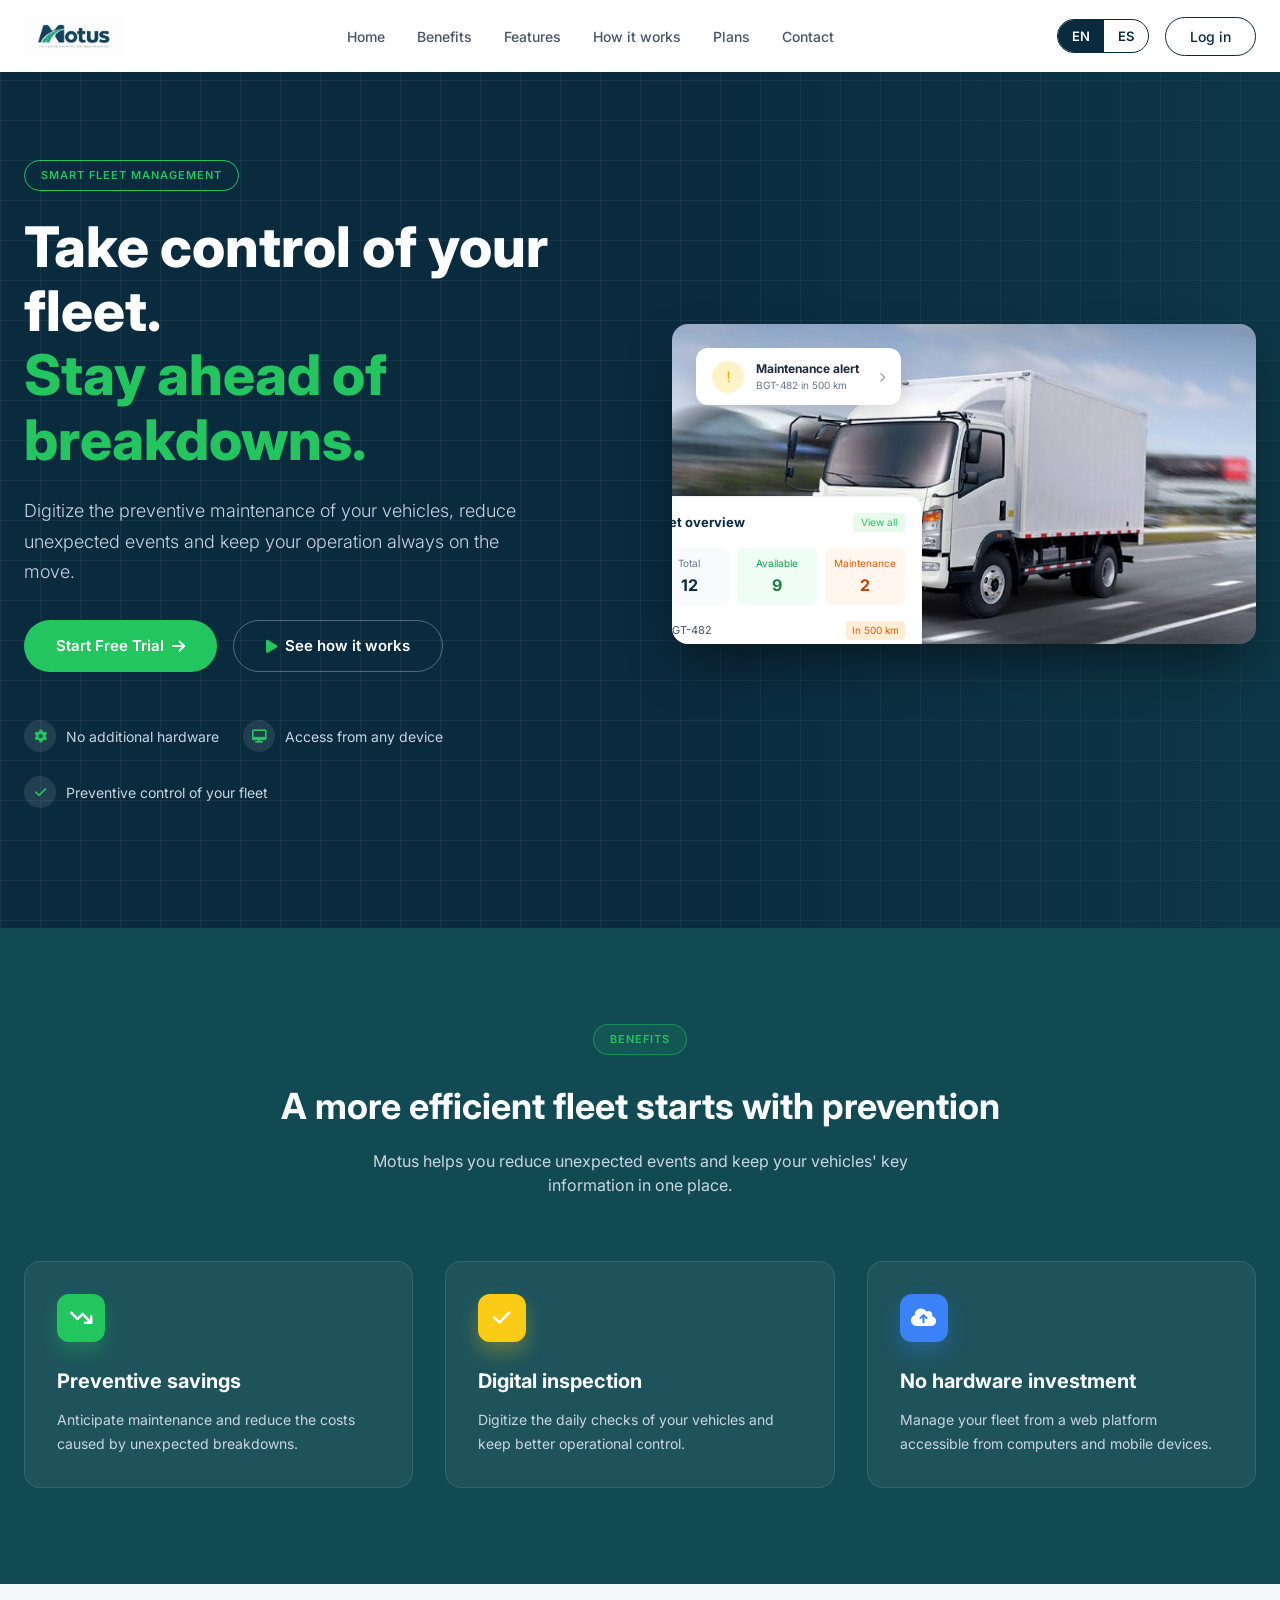
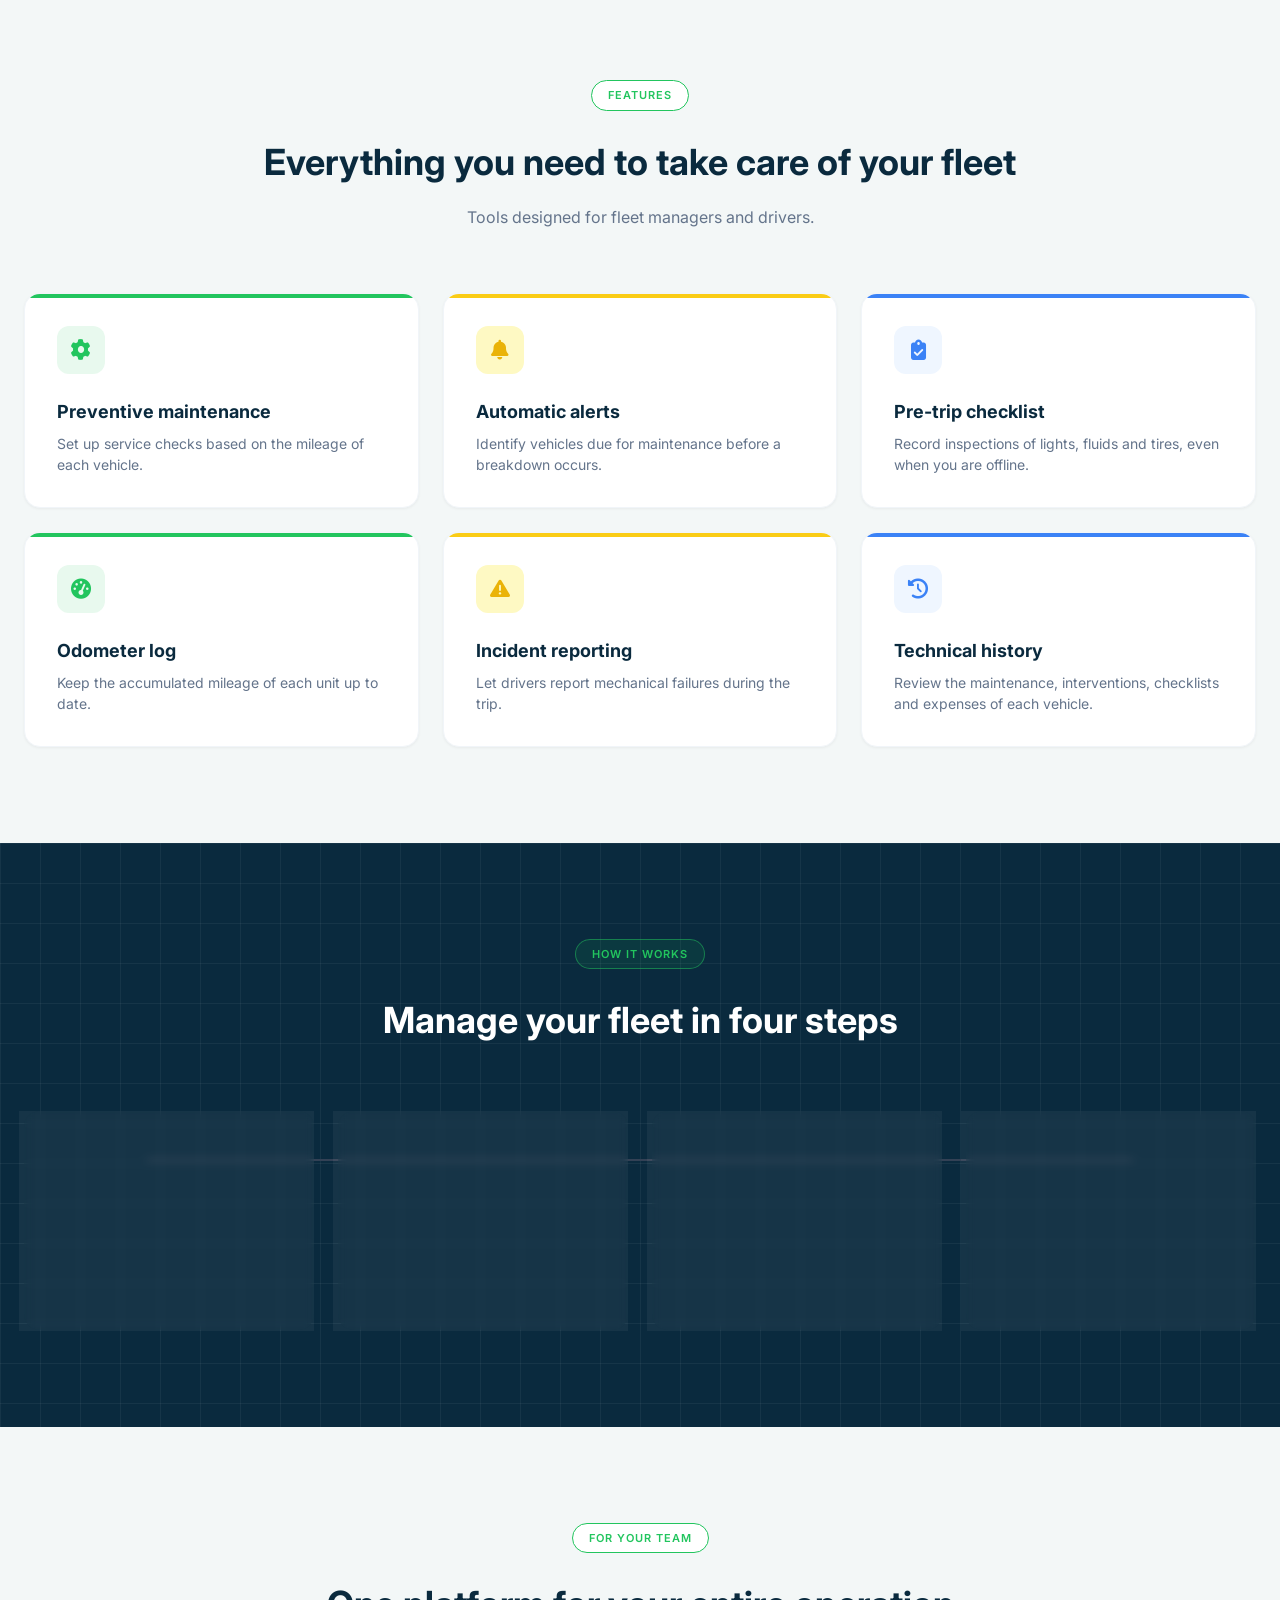
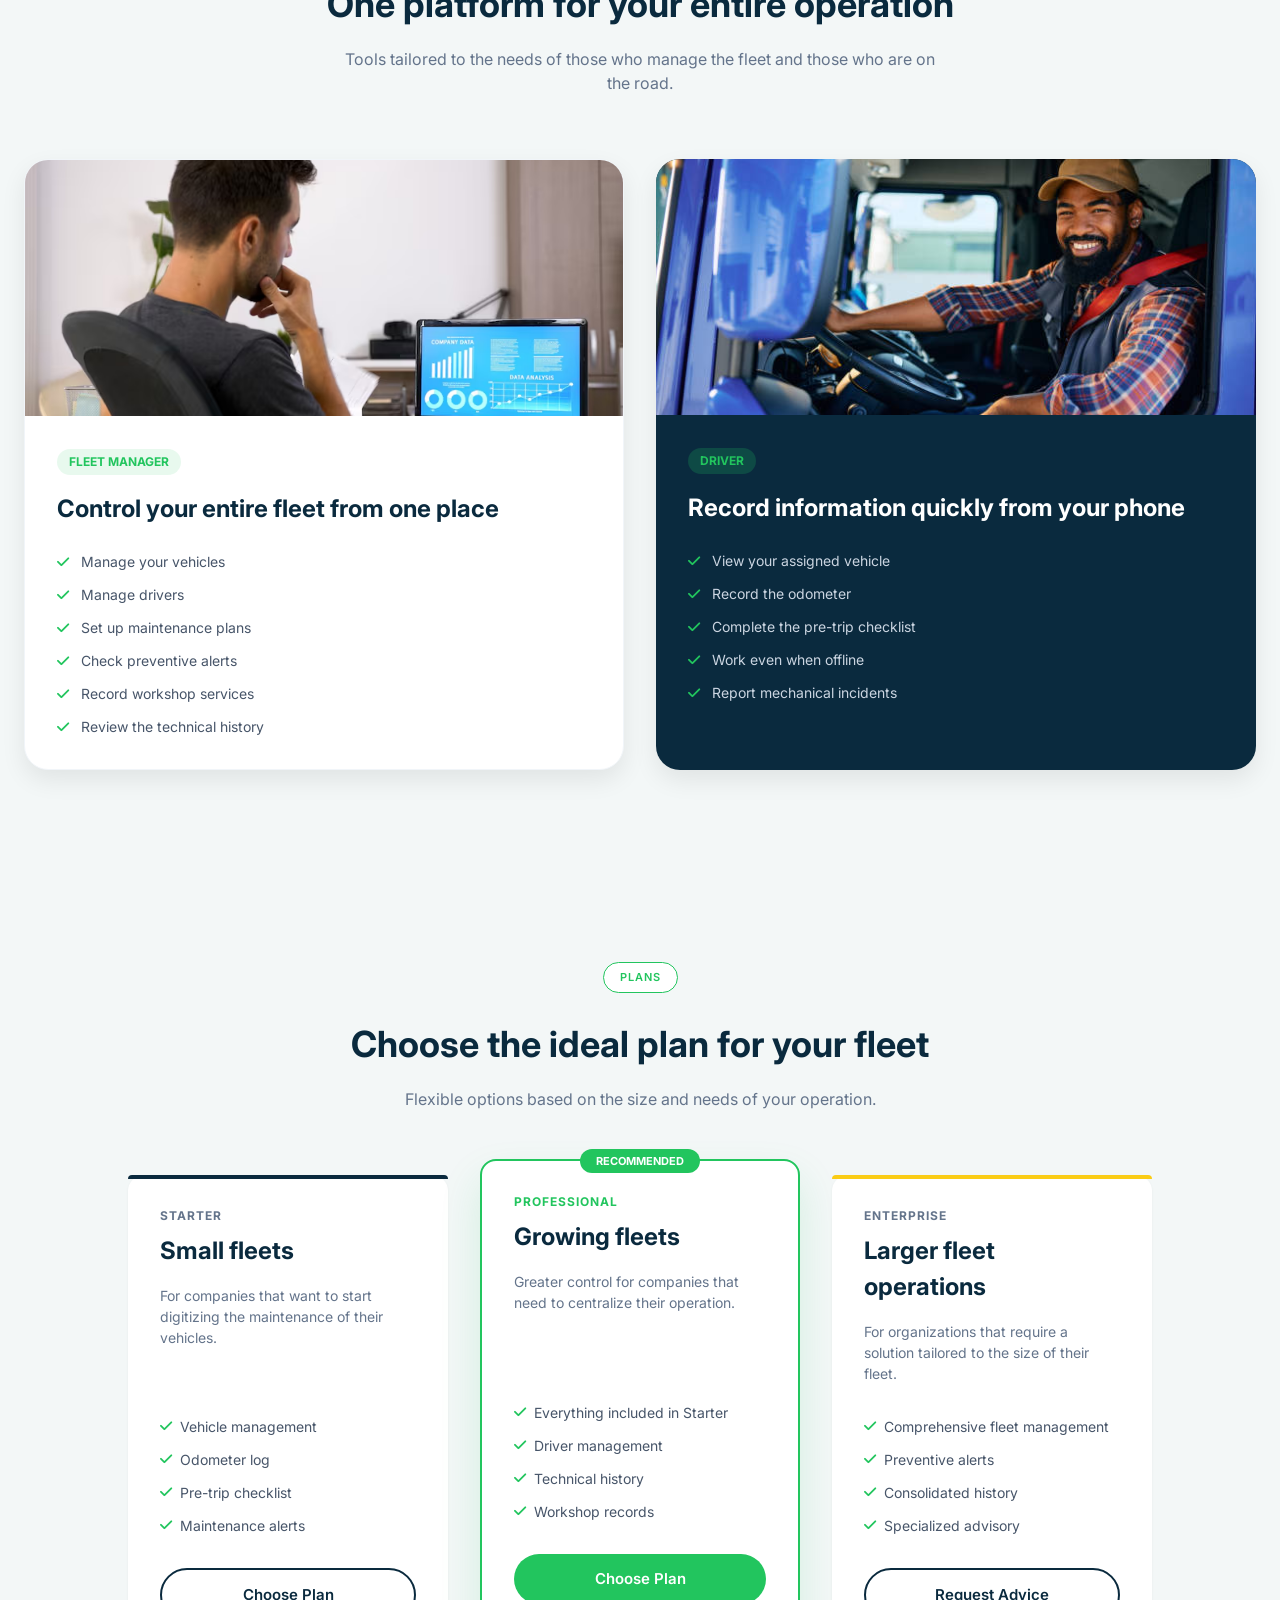
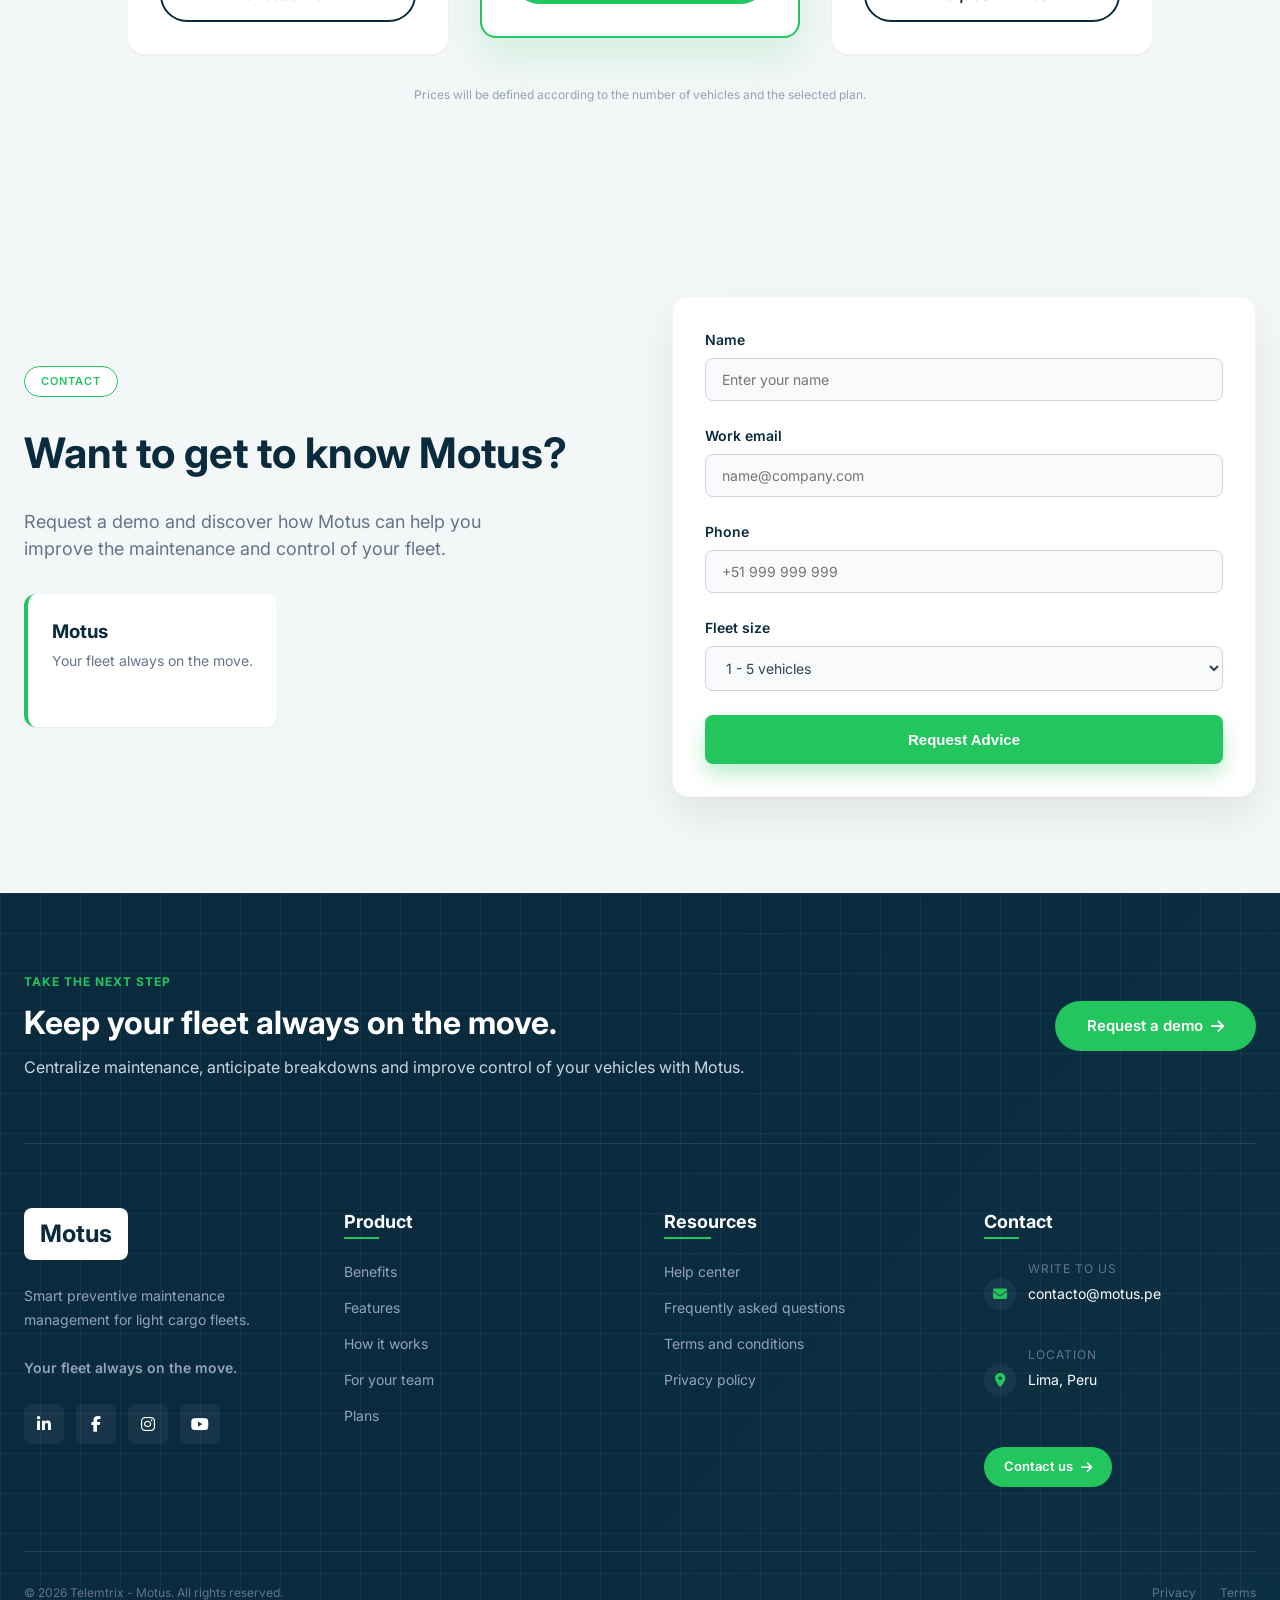
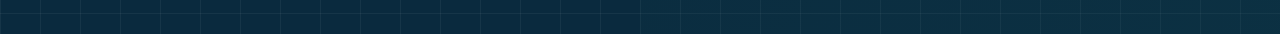
==== commit 0c288bbd: "feat(i18n): set English as the default language" ====
--- a/index.html
+++ b/index.html
@@ -1,9 +1,9 @@
 <!DOCTYPE html>
-<html lang="es">
+<html lang="en-US">
 <head>
     <meta charset="UTF-8">
     <meta name="viewport" content="width=device-width, initial-scale=1.0">
-    <title data-i18n="meta.title">Motus - Gestión Inteligente de Flotas</title>
+    <title data-i18n="meta.title">Motus - Smart Fleet Management</title>
     <link rel="stylesheet" href="styles/styles.css">
 </head>
 <body>
@@ -15,20 +15,20 @@
             </div>
             
             <div class="nav-links">
-                <a href="#" data-i18n="nav.home">Inicio</a>
-                <a href="#beneficios" data-i18n="nav.benefits">Beneficios</a>
-                <a href="#funcionalidades" data-i18n="nav.features">Funcionalidades</a>
-                <a href="#como-funciona" data-i18n="nav.how">Cómo funciona</a>
-                <a href="#planes" data-i18n="nav.plans">Planes</a>
-                <a href="#contacto" data-i18n="nav.contact">Contacto</a>
+                <a href="#" data-i18n="nav.home">Home</a>
+                <a href="#beneficios" data-i18n="nav.benefits">Benefits</a>
+                <a href="#funcionalidades" data-i18n="nav.features">Features</a>
+                <a href="#como-funciona" data-i18n="nav.how">How it works</a>
+                <a href="#planes" data-i18n="nav.plans">Plans</a>
+                <a href="#contacto" data-i18n="nav.contact">Contact</a>
             </div>
 
             <div class="nav-actions">
-                <div class="lang-switch" role="group" aria-label="Idioma / Language">
-                    <button type="button" class="lang-btn active" data-lang="es" aria-pressed="true">ES</button>
-                    <button type="button" class="lang-btn" data-lang="en" aria-pressed="false">EN</button>
-                </div>
-                <a href="#" class="nav-btn-login" data-i18n="nav.login">Iniciar sesión</a>
+                <div class="lang-switch" role="group" aria-label="Language / Idioma">
+                    <button type="button" class="lang-btn active" data-lang="en" aria-pressed="true">EN</button>
+                    <button type="button" class="lang-btn" data-lang="es" aria-pressed="false">ES</button>
+                </div>
+                <a href="#" class="nav-btn-login" data-i18n="nav.login">Log in</a>
             </div>
 
             <button class="menu-toggle">
@@ -41,48 +41,48 @@
         <div class="container">
             <div class="hero-content">
                 <div class="hero-text">
-                    <span class="badge badge-outline-primary" data-i18n="hero.badge">Gestión Inteligente de Flotas</span>
-                    <h1><span data-i18n="hero.title1">Controla tu flota.</span><br><span class="text-primary" data-i18n="hero.title2">Anticípate a las fallas.</span></h1>
-                    <p data-i18n="hero.text">Digitaliza el mantenimiento preventivo de tus vehículos, reduce imprevistos y mantén tu operación siempre en movimiento.</p>
+                    <span class="badge badge-outline-primary" data-i18n="hero.badge">Smart Fleet Management</span>
+                    <h1><span data-i18n="hero.title1">Take control of your fleet.</span><br><span class="text-primary" data-i18n="hero.title2">Stay ahead of breakdowns.</span></h1>
+                    <p data-i18n="hero.text">Digitize the preventive maintenance of your vehicles, reduce unexpected events and keep your operation always on the move.</p>
                     
                     <div class="hero-buttons">
-                        <a href="#" class="btn btn-primary"><span data-i18n="cta.trial">Iniciar Prueba Gratuita</span> <i class="fa-solid fa-arrow-right"></i></a>
-                        <a href="#" class="btn btn-outline-white"><i class="fa-solid fa-play text-primary"></i> <span data-i18n="cta.how">Ver cómo funciona</span></a>
+                        <a href="#" class="btn btn-primary"><span data-i18n="cta.trial">Start Free Trial</span> <i class="fa-solid fa-arrow-right"></i></a>
+                        <a href="#" class="btn btn-outline-white"><i class="fa-solid fa-play text-primary"></i> <span data-i18n="cta.how">See how it works</span></a>
                     </div>
 
                     <div class="hero-features">
                         <div class="hero-feature-item">
                             <div class="hero-feature-icon"><i class="fa-solid fa-gear"></i></div>
-                            <span data-i18n="hero.feat1">Sin hardware adicional</span>
+                            <span data-i18n="hero.feat1">No additional hardware</span>
                         </div>
                         <div class="hero-feature-item">
                             <div class="hero-feature-icon"><i class="fa-solid fa-desktop"></i></div>
-                            <span data-i18n="hero.feat2">Acceso desde cualquier dispositivo</span>
+                            <span data-i18n="hero.feat2">Access from any device</span>
                         </div>
                         <div class="hero-feature-item">
                             <div class="hero-feature-icon"><i class="fa-solid fa-check"></i></div>
-                            <span data-i18n="hero.feat3">Control preventivo de tu flota</span>
+                            <span data-i18n="hero.feat3">Preventive control of your fleet</span>
                         </div>
                     </div>
                 </div>
 
                 <div class="hero-image">
                     <div class="hero-image-wrapper">
-                        <img src="img/hero-truck.jpg" alt="Flota Motus" data-i18n-alt="alt.heroImage">
+                        <img src="img/hero-truck.jpg" alt="Motus fleet" data-i18n-alt="alt.heroImage">
                         
                         <div class="floating-alert">
                             <div class="alert-icon"><i class="fa-solid fa-exclamation"></i></div>
                             <div class="alert-text">
-                                <h4 data-i18n="hero.alertTitle">Alerta de mantenimiento</h4>
-                                <p data-i18n="hero.alertText">BGT-482 en 500 km</p>
+                                <h4 data-i18n="hero.alertTitle">Maintenance alert</h4>
+                                <p data-i18n="hero.alertText">BGT-482 in 500 km</p>
                             </div>
                             <i class="fa-solid fa-chevron-right" style="color:#94a3b8; font-size:10px; margin-left:8px;"></i>
                         </div>
 
                         <div class="floating-dashboard">
                             <div class="dashboard-header">
-                                <h4 data-i18n="hero.dashTitle">Resumen de la flota</h4>
-                                <span data-i18n="hero.dashAll">Ver todo</span>
+                                <h4 data-i18n="hero.dashTitle">Fleet overview</h4>
+                                <span data-i18n="hero.dashAll">View all</span>
                             </div>
                             <div class="dashboard-grid">
                                 <div class="dashboard-stat stat-total">
@@ -90,11 +90,11 @@
                                     <p>12</p>
                                 </div>
                                 <div class="dashboard-stat stat-available">
-                                    <p data-i18n="hero.dashAvailable">Disponibles</p>
+                                    <p data-i18n="hero.dashAvailable">Available</p>
                                     <p>9</p>
                                 </div>
                                 <div class="dashboard-stat stat-maintenance">
-                                    <p data-i18n="hero.dashMaintenance">Mantenimiento</p>
+                                    <p data-i18n="hero.dashMaintenance">Maintenance</p>
                                     <p>2</p>
                                 </div>
                             </div>
@@ -102,12 +102,12 @@
                                 <div class="dashboard-list-item">
                                     <div class="dot"></div>
                                     <span class="vehicle-id">BGT-482</span>
-                                    <span class="vehicle-status" data-i18n="hero.dashItem1">En 500 km</span>
+                                    <span class="vehicle-status" data-i18n="hero.dashItem1">In 500 km</span>
                                 </div>
                                 <div class="dashboard-list-item">
                                     <div class="dot"></div>
                                     <span class="vehicle-id">KLM-310</span>
-                                    <span class="vehicle-status" data-i18n="hero.dashItem2">En 1,200 km</span>
+                                    <span class="vehicle-status" data-i18n="hero.dashItem2">In 1,200 km</span>
                                 </div>
                             </div>
                         </div>
@@ -120,26 +120,26 @@
     <section id="beneficios" class="section bg-teal">
         <div class="container">
             <div class="section-header">
-                <span class="badge badge-outline-primary-dark" data-i18n="nav.benefits">Beneficios</span>
-                <h2 class="text-white" data-i18n="benefits.title">Una flota más eficiente comienza con prevención</h2>
-                <p class="text-white" style="color:#cbd5e1 !important;" data-i18n="benefits.text">Motus te ayuda a reducir imprevistos y mantener información clave de tus vehículos en un solo lugar.</p>
+                <span class="badge badge-outline-primary-dark" data-i18n="nav.benefits">Benefits</span>
+                <h2 class="text-white" data-i18n="benefits.title">A more efficient fleet starts with prevention</h2>
+                <p class="text-white" style="color:#cbd5e1 !important;" data-i18n="benefits.text">Motus helps you reduce unexpected events and keep your vehicles' key information in one place.</p>
             </div>
 
             <div class="benefits-grid">
                 <div class="benefit-card">
                     <div class="benefit-icon benefit-icon-green"><i class="fa-solid fa-arrow-trend-down"></i></div>
-                    <h3 data-i18n="benefits.card1Title">Ahorro preventivo</h3>
-                    <p data-i18n="benefits.card1Text">Anticipa mantenimientos y reduce los gastos ocasionados por fallas inesperadas.</p>
+                    <h3 data-i18n="benefits.card1Title">Preventive savings</h3>
+                    <p data-i18n="benefits.card1Text">Anticipate maintenance and reduce the costs caused by unexpected breakdowns.</p>
                 </div>
                 <div class="benefit-card">
                     <div class="benefit-icon benefit-icon-yellow"><i class="fa-solid fa-check"></i></div>
-                    <h3 data-i18n="benefits.card2Title">Inspección digital</h3>
-                    <p data-i18n="benefits.card2Text">Digitaliza las revisiones diarias de tus vehículos y mantén un mejor control operativo.</p>
+                    <h3 data-i18n="benefits.card2Title">Digital inspection</h3>
+                    <p data-i18n="benefits.card2Text">Digitize the daily checks of your vehicles and keep better operational control.</p>
                 </div>
                 <div class="benefit-card">
                     <div class="benefit-icon benefit-icon-blue"><i class="fa-solid fa-cloud-arrow-up"></i></div>
-                    <h3 data-i18n="benefits.card3Title">Sin inversión en hardware</h3>
-                    <p data-i18n="benefits.card3Text">Gestiona tu flota desde una plataforma web accesible desde computadoras y dispositivos móviles.</p>
+                    <h3 data-i18n="benefits.card3Title">No hardware investment</h3>
+                    <p data-i18n="benefits.card3Text">Manage your fleet from a web platform accessible from computers and mobile devices.</p>
                 </div>
             </div>
         </div>
@@ -148,41 +148,41 @@
     <section id="funcionalidades" class="section bg-light">
         <div class="container">
             <div class="section-header">
-                <span class="badge badge-outline-primary-light" data-i18n="nav.features">Funcionalidades</span>
-                <h2 class="text-dark" data-i18n="features.title">Todo lo que necesitas para cuidar tu flota</h2>
-                <p style="color:#64748b;" data-i18n="features.text">Herramientas pensadas para encargados de flota y conductores.</p>
+                <span class="badge badge-outline-primary-light" data-i18n="nav.features">Features</span>
+                <h2 class="text-dark" data-i18n="features.title">Everything you need to take care of your fleet</h2>
+                <p style="color:#64748b;" data-i18n="features.text">Tools designed for fleet managers and drivers.</p>
             </div>
 
             <div class="features-grid">
                 <div class="feature-card green">
                     <div class="feature-icon feature-icon-green"><i class="fa-solid fa-gear"></i></div>
-                    <h3 data-i18n="features.card1Title">Mantenimiento preventivo</h3>
-                    <p data-i18n="features.card1Text">Configura revisiones según el kilometraje de cada vehículo.</p>
+                    <h3 data-i18n="features.card1Title">Preventive maintenance</h3>
+                    <p data-i18n="features.card1Text">Set up service checks based on the mileage of each vehicle.</p>
                 </div>
                 <div class="feature-card yellow">
                     <div class="feature-icon feature-icon-yellow"><i class="fa-solid fa-bell"></i></div>
-                    <h3 data-i18n="features.card2Title">Alertas automáticas</h3>
-                    <p data-i18n="features.card2Text">Identifica vehículos próximos a mantenimiento antes de que aparezca una falla.</p>
+                    <h3 data-i18n="features.card2Title">Automatic alerts</h3>
+                    <p data-i18n="features.card2Text">Identify vehicles due for maintenance before a breakdown occurs.</p>
                 </div>
                 <div class="feature-card blue">
                     <div class="feature-icon feature-icon-blue"><i class="fa-solid fa-clipboard-check"></i></div>
-                    <h3 data-i18n="features.card3Title">Checklist pre-viaje</h3>
-                    <p data-i18n="features.card3Text">Registra inspecciones de luces, fluidos y llantas, incluso cuando no tengas conexión.</p>
+                    <h3 data-i18n="features.card3Title">Pre-trip checklist</h3>
+                    <p data-i18n="features.card3Text">Record inspections of lights, fluids and tires, even when you are offline.</p>
                 </div>
                 <div class="feature-card green">
                     <div class="feature-icon feature-icon-green"><i class="fa-solid fa-gauge-high"></i></div>
-                    <h3 data-i18n="features.card4Title">Registro de odómetro</h3>
-                    <p data-i18n="features.card4Text">Mantén actualizado el kilometraje acumulado de cada unidad.</p>
+                    <h3 data-i18n="features.card4Title">Odometer log</h3>
+                    <p data-i18n="features.card4Text">Keep the accumulated mileage of each unit up to date.</p>
                 </div>
                 <div class="feature-card yellow">
                     <div class="feature-icon feature-icon-yellow"><i class="fa-solid fa-triangle-exclamation"></i></div>
-                    <h3 data-i18n="features.card5Title">Reporte de incidencias</h3>
-                    <p data-i18n="features.card5Text">Permite que los conductores reporten fallas mecánicas durante el trayecto.</p>
+                    <h3 data-i18n="features.card5Title">Incident reporting</h3>
+                    <p data-i18n="features.card5Text">Let drivers report mechanical failures during the trip.</p>
                 </div>
                 <div class="feature-card blue">
                     <div class="feature-icon feature-icon-blue"><i class="fa-solid fa-clock-rotate-left"></i></div>
-                    <h3 data-i18n="features.card6Title">Historial técnico</h3>
-                    <p data-i18n="features.card6Text">Consulta mantenimientos, intervenciones, checklists y gastos de cada vehículo.</p>
+                    <h3 data-i18n="features.card6Title">Technical history</h3>
+                    <p data-i18n="features.card6Text">Review the maintenance, interventions, checklists and expenses of each vehicle.</p>
                 </div>
             </div>
         </div>
@@ -191,8 +191,8 @@
     <section id="como-funciona" class="section bg-dark bg-grid-pattern">
         <div class="container">
             <div class="section-header">
-                <span class="badge badge-outline-primary-dark" data-i18n="nav.how">Cómo funciona</span>
-                <h2 class="text-white" data-i18n="how.title">Gestiona tu flota en cuatro pasos</h2>
+                <span class="badge badge-outline-primary-dark" data-i18n="nav.how">How it works</span>
+                <h2 class="text-white" data-i18n="how.title">Manage your fleet in four steps</h2>
             </div>
 
             <div class="steps-grid">
@@ -200,23 +200,23 @@
 
                 <div class="step-card">
                     <div class="step-number step-number-green">01</div>
-                    <h3 data-i18n="how.step1Title">Registra tu flota</h3>
-                    <p data-i18n="how.step1Text">Agrega tus vehículos y la información necesaria para comenzar su seguimiento.</p>
+                    <h3 data-i18n="how.step1Title">Register your fleet</h3>
+                    <p data-i18n="how.step1Text">Add your vehicles and the information needed to start tracking them.</p>
                 </div>
                 <div class="step-card">
                     <div class="step-number step-number-green">02</div>
-                    <h3 data-i18n="how.step2Title">Registra la operación</h3>
-                    <p data-i18n="how.step2Text">Los conductores ingresan el kilometraje y completan sus inspecciones pre-viaje.</p>
+                    <h3 data-i18n="how.step2Title">Record the operation</h3>
+                    <p data-i18n="how.step2Text">Drivers enter the mileage and complete their pre-trip inspections.</p>
                 </div>
                 <div class="step-card">
                     <div class="step-number step-number-green">03</div>
-                    <h3 data-i18n="how.step3Title">Motus monitorea</h3>
-                    <p data-i18n="how.step3Text">La plataforma compara el kilometraje con los intervalos de mantenimiento configurados.</p>
+                    <h3 data-i18n="how.step3Title">Motus monitors</h3>
+                    <p data-i18n="how.step3Text">The platform compares the mileage against the configured maintenance intervals.</p>
                 </div>
                 <div class="step-card highlight">
                     <div class="step-number step-number-yellow">04</div>
-                    <h3 data-i18n="how.step4Title">Anticípate</h3>
-                    <p data-i18n="how.step4Text">Recibe alertas y programa las revisiones antes de que una falla afecte tu operación.</p>
+                    <h3 data-i18n="how.step4Title">Stay ahead</h3>
+                    <p data-i18n="how.step4Text">Receive alerts and schedule service checks before a breakdown affects your operation.</p>
                 </div>
             </div>
         </div>
@@ -225,39 +225,39 @@
     <section class="section bg-light">
         <div class="container">
             <div class="section-header">
-                <span class="badge badge-outline-primary-light" data-i18n="team.badge">Para tu equipo</span>
-                <h2 class="text-dark" data-i18n="team.title">Una plataforma para toda tu operación</h2>
-                <p style="color:#64748b;" data-i18n="team.text">Herramientas adaptadas a las necesidades de quienes gestionan la flota y quienes están en ruta.</p>
+                <span class="badge badge-outline-primary-light" data-i18n="team.badge">For your team</span>
+                <h2 class="text-dark" data-i18n="team.title">One platform for your entire operation</h2>
+                <p style="color:#64748b;" data-i18n="team.text">Tools tailored to the needs of those who manage the fleet and those who are on the road.</p>
             </div>
 
             <div class="team-grid">
                 <div class="team-card team-card-light">
-                    <img src="img/team-office.jpg" alt="Encargado de flota" data-i18n-alt="team.managerTag">
+                    <img src="img/team-office.jpg" alt="Fleet manager" data-i18n-alt="team.managerTag">
                     <div class="team-card-content">
-                        <span class="team-tag team-tag-light" data-i18n="team.managerTag">Encargado de flota</span>
-                        <h3 data-i18n="team.managerTitle">Controla toda tu flota desde un solo lugar</h3>
+                        <span class="team-tag team-tag-light" data-i18n="team.managerTag">Fleet manager</span>
+                        <h3 data-i18n="team.managerTitle">Control your entire fleet from one place</h3>
                         <ul class="team-list">
-                            <li><i class="fa-solid fa-check"></i> <span data-i18n="team.manager1">Gestiona tus vehículos</span></li>
-                            <li><i class="fa-solid fa-check"></i> <span data-i18n="team.manager2">Administra conductores</span></li>
-                            <li><i class="fa-solid fa-check"></i> <span data-i18n="team.manager3">Configura mantenimientos</span></li>
-                            <li><i class="fa-solid fa-check"></i> <span data-i18n="team.manager4">Consulta alertas preventivas</span></li>
-                            <li><i class="fa-solid fa-check"></i> <span data-i18n="team.manager5">Registra servicios de taller</span></li>
-                            <li><i class="fa-solid fa-check"></i> <span data-i18n="team.manager6">Consulta el historial técnico</span></li>
+                            <li><i class="fa-solid fa-check"></i> <span data-i18n="team.manager1">Manage your vehicles</span></li>
+                            <li><i class="fa-solid fa-check"></i> <span data-i18n="team.manager2">Manage drivers</span></li>
+                            <li><i class="fa-solid fa-check"></i> <span data-i18n="team.manager3">Set up maintenance plans</span></li>
+                            <li><i class="fa-solid fa-check"></i> <span data-i18n="team.manager4">Check preventive alerts</span></li>
+                            <li><i class="fa-solid fa-check"></i> <span data-i18n="team.manager5">Record workshop services</span></li>
+                            <li><i class="fa-solid fa-check"></i> <span data-i18n="team.manager6">Review the technical history</span></li>
                         </ul>
                     </div>
                 </div>
 
                 <div class="team-card team-card-dark">
-                    <img src="img/driver-truck.jpg" alt="Conductor" data-i18n-alt="team.driverTag">
+                    <img src="img/driver-truck.jpg" alt="Driver" data-i18n-alt="team.driverTag">
                     <div class="team-card-content">
-                        <span class="team-tag team-tag-dark" data-i18n="team.driverTag">Conductor</span>
-                        <h3 data-i18n="team.driverTitle">Registra información rápidamente desde tu celular</h3>
+                        <span class="team-tag team-tag-dark" data-i18n="team.driverTag">Driver</span>
+                        <h3 data-i18n="team.driverTitle">Record information quickly from your phone</h3>
                         <ul class="team-list">
-                            <li><i class="fa-solid fa-check"></i> <span data-i18n="team.driver1">Visualiza tu vehículo asignado</span></li>
-                            <li><i class="fa-solid fa-check"></i> <span data-i18n="team.driver2">Registra el odómetro</span></li>
-                            <li><i class="fa-solid fa-check"></i> <span data-i18n="team.driver3">Completa el checklist pre-viaje</span></li>
-                            <li><i class="fa-solid fa-check"></i> <span data-i18n="team.driver4">Trabaja incluso sin conexión</span></li>
-                            <li><i class="fa-solid fa-check"></i> <span data-i18n="team.driver5">Reporta incidencias mecánicas</span></li>
+                            <li><i class="fa-solid fa-check"></i> <span data-i18n="team.driver1">View your assigned vehicle</span></li>
+                            <li><i class="fa-solid fa-check"></i> <span data-i18n="team.driver2">Record the odometer</span></li>
+                            <li><i class="fa-solid fa-check"></i> <span data-i18n="team.driver3">Complete the pre-trip checklist</span></li>
+                            <li><i class="fa-solid fa-check"></i> <span data-i18n="team.driver4">Work even when offline</span></li>
+                            <li><i class="fa-solid fa-check"></i> <span data-i18n="team.driver5">Report mechanical incidents</span></li>
                         </ul>
                     </div>
                 </div>
@@ -268,53 +268,53 @@
     <section id="planes" class="section bg-light">
         <div class="container">
             <div class="section-header">
-                <span class="badge badge-outline-primary-light" data-i18n="nav.plans">Planes</span>
-                <h2 class="text-dark" data-i18n="plans.title">Elige el plan ideal para tu flota</h2>
-                <p style="color:#64748b;" data-i18n="plans.text">Opciones flexibles según el tamaño y las necesidades de tu operación.</p>
+                <span class="badge badge-outline-primary-light" data-i18n="nav.plans">Plans</span>
+                <h2 class="text-dark" data-i18n="plans.title">Choose the ideal plan for your fleet</h2>
+                <p style="color:#64748b;" data-i18n="plans.text">Flexible options based on the size and needs of your operation.</p>
             </div>
 
             <div class="plans-grid">
                 <div class="plan-card dark-top">
-                    <span class="plan-label plan-label-grey" data-i18n="plans.starterLabel">Inicial</span>
-                    <h3 class="plan-title" data-i18n="plans.starterTitle">Flotas pequeñas</h3>
-                    <p class="plan-desc" data-i18n="plans.starterDesc">Para empresas que desean comenzar a digitalizar el mantenimiento de sus vehículos.</p>
+                    <span class="plan-label plan-label-grey" data-i18n="plans.starterLabel">Starter</span>
+                    <h3 class="plan-title" data-i18n="plans.starterTitle">Small fleets</h3>
+                    <p class="plan-desc" data-i18n="plans.starterDesc">For companies that want to start digitizing the maintenance of their vehicles.</p>
                     <ul class="plan-features">
-                        <li><i class="fa-solid fa-check"></i> <span data-i18n="plans.starter1">Gestión de vehículos</span></li>
-                        <li><i class="fa-solid fa-check"></i> <span data-i18n="features.card4Title">Registro de odómetro</span></li>
-                        <li><i class="fa-solid fa-check"></i> <span data-i18n="features.card3Title">Checklist pre-viaje</span></li>
-                        <li><i class="fa-solid fa-check"></i> <span data-i18n="plans.starter4">Alertas de mantenimiento</span></li>
+                        <li><i class="fa-solid fa-check"></i> <span data-i18n="plans.starter1">Vehicle management</span></li>
+                        <li><i class="fa-solid fa-check"></i> <span data-i18n="features.card4Title">Odometer log</span></li>
+                        <li><i class="fa-solid fa-check"></i> <span data-i18n="features.card3Title">Pre-trip checklist</span></li>
+                        <li><i class="fa-solid fa-check"></i> <span data-i18n="plans.starter4">Maintenance alerts</span></li>
                     </ul>
-                    <a href="#" class="btn btn-outline-dark btn-full" data-i18n="plans.choose">Elegir Plan</a>
+                    <a href="#" class="btn btn-outline-dark btn-full" data-i18n="plans.choose">Choose Plan</a>
                 </div>
 
                 <div class="plan-card featured">
-                    <span class="plan-badge" data-i18n="plans.recommended">Recomendado</span>
-                    <span class="plan-label plan-label-green" data-i18n="plans.proLabel">Profesional</span>
-                    <h3 class="plan-title" data-i18n="plans.proTitle">Flotas en crecimiento</h3>
-                    <p class="plan-desc" data-i18n="plans.proDesc">Mayor control para empresas que necesitan centralizar su operación.</p>
+                    <span class="plan-badge" data-i18n="plans.recommended">Recommended</span>
+                    <span class="plan-label plan-label-green" data-i18n="plans.proLabel">Professional</span>
+                    <h3 class="plan-title" data-i18n="plans.proTitle">Growing fleets</h3>
+                    <p class="plan-desc" data-i18n="plans.proDesc">Greater control for companies that need to centralize their operation.</p>
                     <ul class="plan-features">
-                        <li><i class="fa-solid fa-check"></i> <span data-i18n="plans.pro1">Todo lo incluido en Inicial</span></li>
-                        <li><i class="fa-solid fa-check"></i> <span data-i18n="plans.pro2">Gestión de conductores</span></li>
-                        <li><i class="fa-solid fa-check"></i> <span data-i18n="features.card6Title">Historial técnico</span></li>
-                        <li><i class="fa-solid fa-check"></i> <span data-i18n="plans.pro4">Registro de taller</span></li>
+                        <li><i class="fa-solid fa-check"></i> <span data-i18n="plans.pro1">Everything included in Starter</span></li>
+                        <li><i class="fa-solid fa-check"></i> <span data-i18n="plans.pro2">Driver management</span></li>
+                        <li><i class="fa-solid fa-check"></i> <span data-i18n="features.card6Title">Technical history</span></li>
+                        <li><i class="fa-solid fa-check"></i> <span data-i18n="plans.pro4">Workshop records</span></li>
                     </ul>
-                    <a href="#" class="btn btn-primary btn-full" data-i18n="plans.choose">Elegir Plan</a>
+                    <a href="#" class="btn btn-primary btn-full" data-i18n="plans.choose">Choose Plan</a>
                 </div>
 
                 <div class="plan-card yellow-top">
-                    <span class="plan-label plan-label-grey" data-i18n="plans.entLabel">Empresarial</span>
-                    <h3 class="plan-title" data-i18n="plans.entTitle">Flotas con mayor operación</h3>
-                    <p class="plan-desc" data-i18n="plans.entDesc">Para organizaciones que requieren una solución adaptada al tamaño de su flota.</p>
+                    <span class="plan-label plan-label-grey" data-i18n="plans.entLabel">Enterprise</span>
+                    <h3 class="plan-title" data-i18n="plans.entTitle">Larger fleet operations</h3>
+                    <p class="plan-desc" data-i18n="plans.entDesc">For organizations that require a solution tailored to the size of their fleet.</p>
                     <ul class="plan-features">
-                        <li><i class="fa-solid fa-check"></i> <span data-i18n="plans.ent1">Gestión integral de flota</span></li>
-                        <li><i class="fa-solid fa-check"></i> <span data-i18n="plans.ent2">Alertas preventivas</span></li>
-                        <li><i class="fa-solid fa-check"></i> <span data-i18n="plans.ent3">Historial consolidado</span></li>
-                        <li><i class="fa-solid fa-check"></i> <span data-i18n="plans.ent4">Asesoría especializada</span></li>
+                        <li><i class="fa-solid fa-check"></i> <span data-i18n="plans.ent1">Comprehensive fleet management</span></li>
+                        <li><i class="fa-solid fa-check"></i> <span data-i18n="plans.ent2">Preventive alerts</span></li>
+                        <li><i class="fa-solid fa-check"></i> <span data-i18n="plans.ent3">Consolidated history</span></li>
+                        <li><i class="fa-solid fa-check"></i> <span data-i18n="plans.ent4">Specialized advisory</span></li>
                     </ul>
-                    <a href="#" class="btn btn-outline-dark btn-full" data-i18n="cta.advice">Solicitar Asesoría</a>
-                </div>
-            </div>
-            <p class="plans-note" data-i18n="plans.note">Los precios se definirán de acuerdo con la cantidad de vehículos y el plan seleccionado.</p>
+                    <a href="#" class="btn btn-outline-dark btn-full" data-i18n="cta.advice">Request Advice</a>
+                </div>
+            </div>
+            <p class="plans-note" data-i18n="plans.note">Prices will be defined according to the number of vehicles and the selected plan.</p>
         </div>
     </section>
 
@@ -322,13 +322,13 @@
         <div class="container">
             <div class="contact-wrapper">
                 <div class="contact-text">
-                    <span class="badge badge-outline-primary-light" data-i18n="nav.contact">Contacto</span>
-                    <h2 data-i18n="contact.title">¿Quieres conocer Motus?</h2>
-                    <p data-i18n="contact.text">Solicita una demostración y descubre cómo Motus puede ayudarte a mejorar el mantenimiento y control de tu flota.</p>
+                    <span class="badge badge-outline-primary-light" data-i18n="nav.contact">Contact</span>
+                    <h2 data-i18n="contact.title">Want to get to know Motus?</h2>
+                    <p data-i18n="contact.text">Request a demo and discover how Motus can help you improve the maintenance and control of your fleet.</p>
                     
                     <div class="contact-info-box">
                         <h3>Motus</h3>
-                        <p data-i18n="brand.slogan">Tu flota siempre en movimiento.</p>
+                        <p data-i18n="brand.slogan">Your fleet always on the move.</p>
                     </div>
                 </div>
 
@@ -336,27 +336,27 @@
                     <div class="contact-form-card">
                         <form>
                             <div class="form-group">
-                                <label data-i18n="form.name">Nombre</label>
-                                <input type="text" placeholder="Ingresa tu nombre" data-i18n-placeholder="form.namePlaceholder">
+                                <label data-i18n="form.name">Name</label>
+                                <input type="text" placeholder="Enter your name" data-i18n-placeholder="form.namePlaceholder">
                             </div>
                             <div class="form-group">
-                                <label data-i18n="form.email">Correo corporativo</label>
-                                <input type="email" placeholder="nombre@empresa.com" data-i18n-placeholder="form.emailPlaceholder">
+                                <label data-i18n="form.email">Work email</label>
+                                <input type="email" placeholder="name@company.com" data-i18n-placeholder="form.emailPlaceholder">
                             </div>
                             <div class="form-group">
-                                <label data-i18n="form.phone">Teléfono</label>
+                                <label data-i18n="form.phone">Phone</label>
                                 <input type="tel" placeholder="+51 999 999 999">
                             </div>
                             <div class="form-group">
-                                <label data-i18n="form.fleetSize">Tamaño de flota</label>
+                                <label data-i18n="form.fleetSize">Fleet size</label>
                                 <select>
-                                    <option data-i18n="form.size1">1 - 5 vehículos</option>
-                                    <option data-i18n="form.size2">6 - 20 vehículos</option>
-                                    <option data-i18n="form.size3">21 - 50 vehículos</option>
-                                    <option data-i18n="form.size4">+50 vehículos</option>
+                                    <option data-i18n="form.size1">1 - 5 vehicles</option>
+                                    <option data-i18n="form.size2">6 - 20 vehicles</option>
+                                    <option data-i18n="form.size3">21 - 50 vehicles</option>
+                                    <option data-i18n="form.size4">50+ vehicles</option>
                                 </select>
                             </div>
-                            <button type="submit" class="form-btn" data-i18n="cta.advice">Solicitar Asesoría</button>
+                            <button type="submit" class="form-btn" data-i18n="cta.advice">Request Advice</button>
                         </form>
                     </div>
                 </div>
@@ -368,11 +368,11 @@
         <div class="container footer-content">
             <div class="footer-cta">
                 <div class="footer-cta-text">
-                    <span data-i18n="footer.ctaTag">Da el siguiente paso</span>
-                    <h2 data-i18n="footer.ctaTitle">Mantén tu flota siempre en movimiento.</h2>
-                    <p data-i18n="footer.ctaText">Centraliza el mantenimiento, anticipa fallas y mejora el control de tus vehículos con Motus.</p>
-                </div>
-                <a href="#" class="btn btn-primary"><span data-i18n="cta.demo">Solicitar demostración</span> <i class="fa-solid fa-arrow-right"></i></a>
+                    <span data-i18n="footer.ctaTag">Take the next step</span>
+                    <h2 data-i18n="footer.ctaTitle">Keep your fleet always on the move.</h2>
+                    <p data-i18n="footer.ctaText">Centralize maintenance, anticipate breakdowns and improve control of your vehicles with Motus.</p>
+                </div>
+                <a href="#" class="btn btn-primary"><span data-i18n="cta.demo">Request a demo</span> <i class="fa-solid fa-arrow-right"></i></a>
             </div>
 
             <div class="footer-links">
@@ -380,8 +380,8 @@
                     <div class="footer-logo-box">
                         <span>Motus</span>
                     </div>
-                    <p data-i18n="footer.about">Gestión inteligente de mantenimiento preventivo para flotas de carga ligera.</p>
-                    <p class="footer-slogan" data-i18n="brand.slogan">Tu flota siempre en movimiento.</p>
+                    <p data-i18n="footer.about">Smart preventive maintenance management for light cargo fleets.</p>
+                    <p class="footer-slogan" data-i18n="brand.slogan">Your fleet always on the move.</p>
                     <div class="social-icons">
                         <a href="#"><i class="fa-brands fa-linkedin-in"></i></a>
                         <a href="#"><i class="fa-brands fa-facebook-f"></i></a>
@@ -391,51 +391,51 @@
                 </div>
 
                 <div class="footer-col">
-                    <h4 data-i18n="footer.product">Producto</h4>
+                    <h4 data-i18n="footer.product">Product</h4>
                     <ul>
-                        <li><a href="#" data-i18n="nav.benefits">Beneficios</a></li>
-                        <li><a href="#" data-i18n="nav.features">Funcionalidades</a></li>
-                        <li><a href="#" data-i18n="nav.how">Cómo funciona</a></li>
-                        <li><a href="#" data-i18n="team.badge">Para tu equipo</a></li>
-                        <li><a href="#" data-i18n="nav.plans">Planes</a></li>
+                        <li><a href="#" data-i18n="nav.benefits">Benefits</a></li>
+                        <li><a href="#" data-i18n="nav.features">Features</a></li>
+                        <li><a href="#" data-i18n="nav.how">How it works</a></li>
+                        <li><a href="#" data-i18n="team.badge">For your team</a></li>
+                        <li><a href="#" data-i18n="nav.plans">Plans</a></li>
                     </ul>
                 </div>
 
                 <div class="footer-col">
-                    <h4 data-i18n="footer.resources">Recursos</h4>
+                    <h4 data-i18n="footer.resources">Resources</h4>
                     <ul>
-                        <li><a href="#" data-i18n="footer.help">Centro de ayuda</a></li>
-                        <li><a href="#" data-i18n="footer.faq">Preguntas frecuentes</a></li>
-                        <li><a href="#" data-i18n="footer.terms">Términos y condiciones</a></li>
-                        <li><a href="#" data-i18n="footer.privacy">Política de privacidad</a></li>
+                        <li><a href="#" data-i18n="footer.help">Help center</a></li>
+                        <li><a href="#" data-i18n="footer.faq">Frequently asked questions</a></li>
+                        <li><a href="#" data-i18n="footer.terms">Terms and conditions</a></li>
+                        <li><a href="#" data-i18n="footer.privacy">Privacy policy</a></li>
                     </ul>
                 </div>
 
                 <div class="footer-col">
-                    <h4 data-i18n="nav.contact">Contacto</h4>
+                    <h4 data-i18n="nav.contact">Contact</h4>
                     <div class="footer-contact-item">
                         <div class="footer-contact-icon"><i class="fa-solid fa-envelope"></i></div>
                         <div>
-                            <p data-i18n="footer.writeUs">Escríbenos</p>
+                            <p data-i18n="footer.writeUs">Write to us</p>
                             <p>contacto@motus.pe</p>
                         </div>
                     </div>
                     <div class="footer-contact-item">
                         <div class="footer-contact-icon"><i class="fa-solid fa-location-dot"></i></div>
                         <div>
-                            <p data-i18n="footer.location">Ubicación</p>
-                            <p data-i18n="footer.city">Lima, Perú</p>
-                        </div>
-                    </div>
-                    <a href="#" class="btn btn-primary" style="font-size:13px; padding:10px 20px; margin-top:16px;"><span data-i18n="cta.contactUs">Contáctanos</span> <i class="fa-solid fa-arrow-right"></i></a>
+                            <p data-i18n="footer.location">Location</p>
+                            <p data-i18n="footer.city">Lima, Peru</p>
+                        </div>
+                    </div>
+                    <a href="#" class="btn btn-primary" style="font-size:13px; padding:10px 20px; margin-top:16px;"><span data-i18n="cta.contactUs">Contact us</span> <i class="fa-solid fa-arrow-right"></i></a>
                 </div>
             </div>
 
             <div class="footer-bottom">
-                <p data-i18n="footer.rights">© 2026 Telemtrix - Motus. Todos los derechos reservados.</p>
+                <p data-i18n="footer.rights">© 2026 Telemtrix - Motus. All rights reserved.</p>
                 <div class="footer-bottom-links">
-                    <a href="#" data-i18n="footer.privacyShort">Privacidad</a>
-                    <a href="#" data-i18n="footer.termsShort">Términos</a>
+                    <a href="#" data-i18n="footer.privacyShort">Privacy</a>
+                    <a href="#" data-i18n="footer.termsShort">Terms</a>
                 </div>
             </div>
         </div>
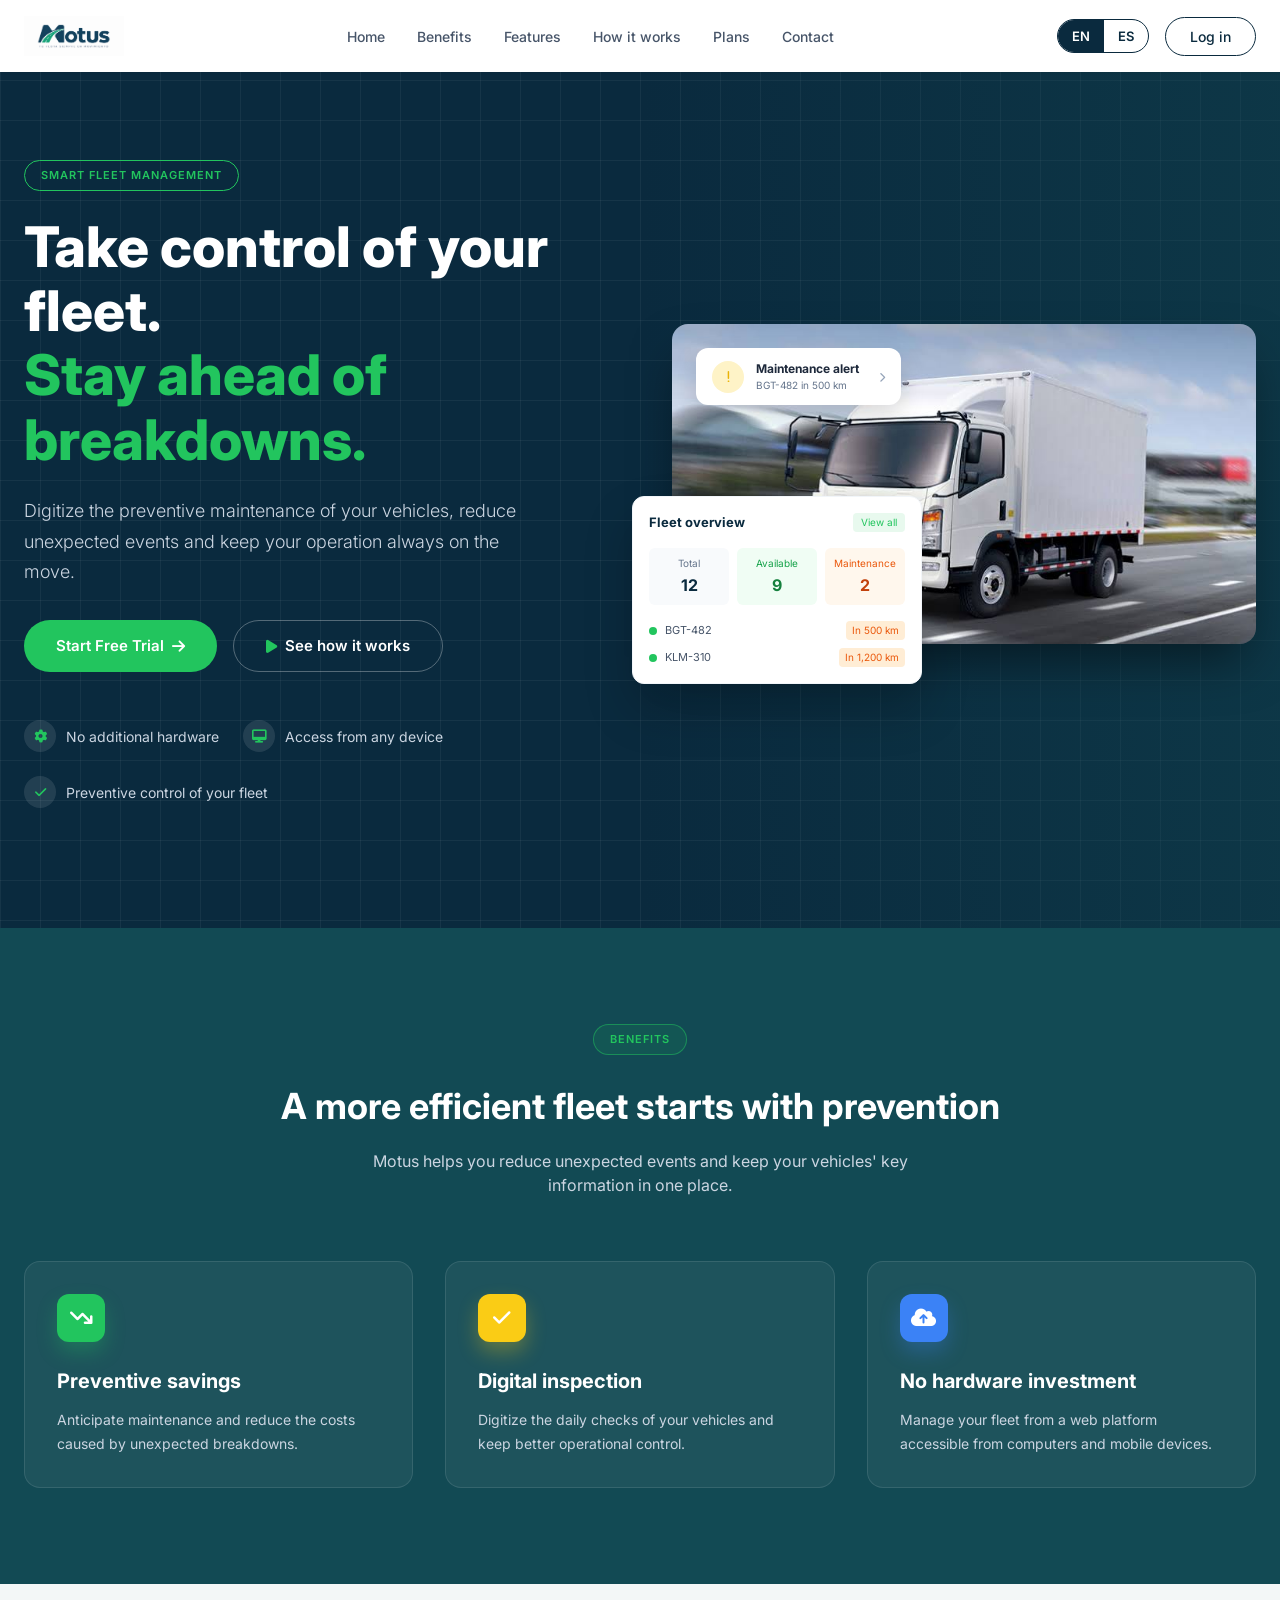
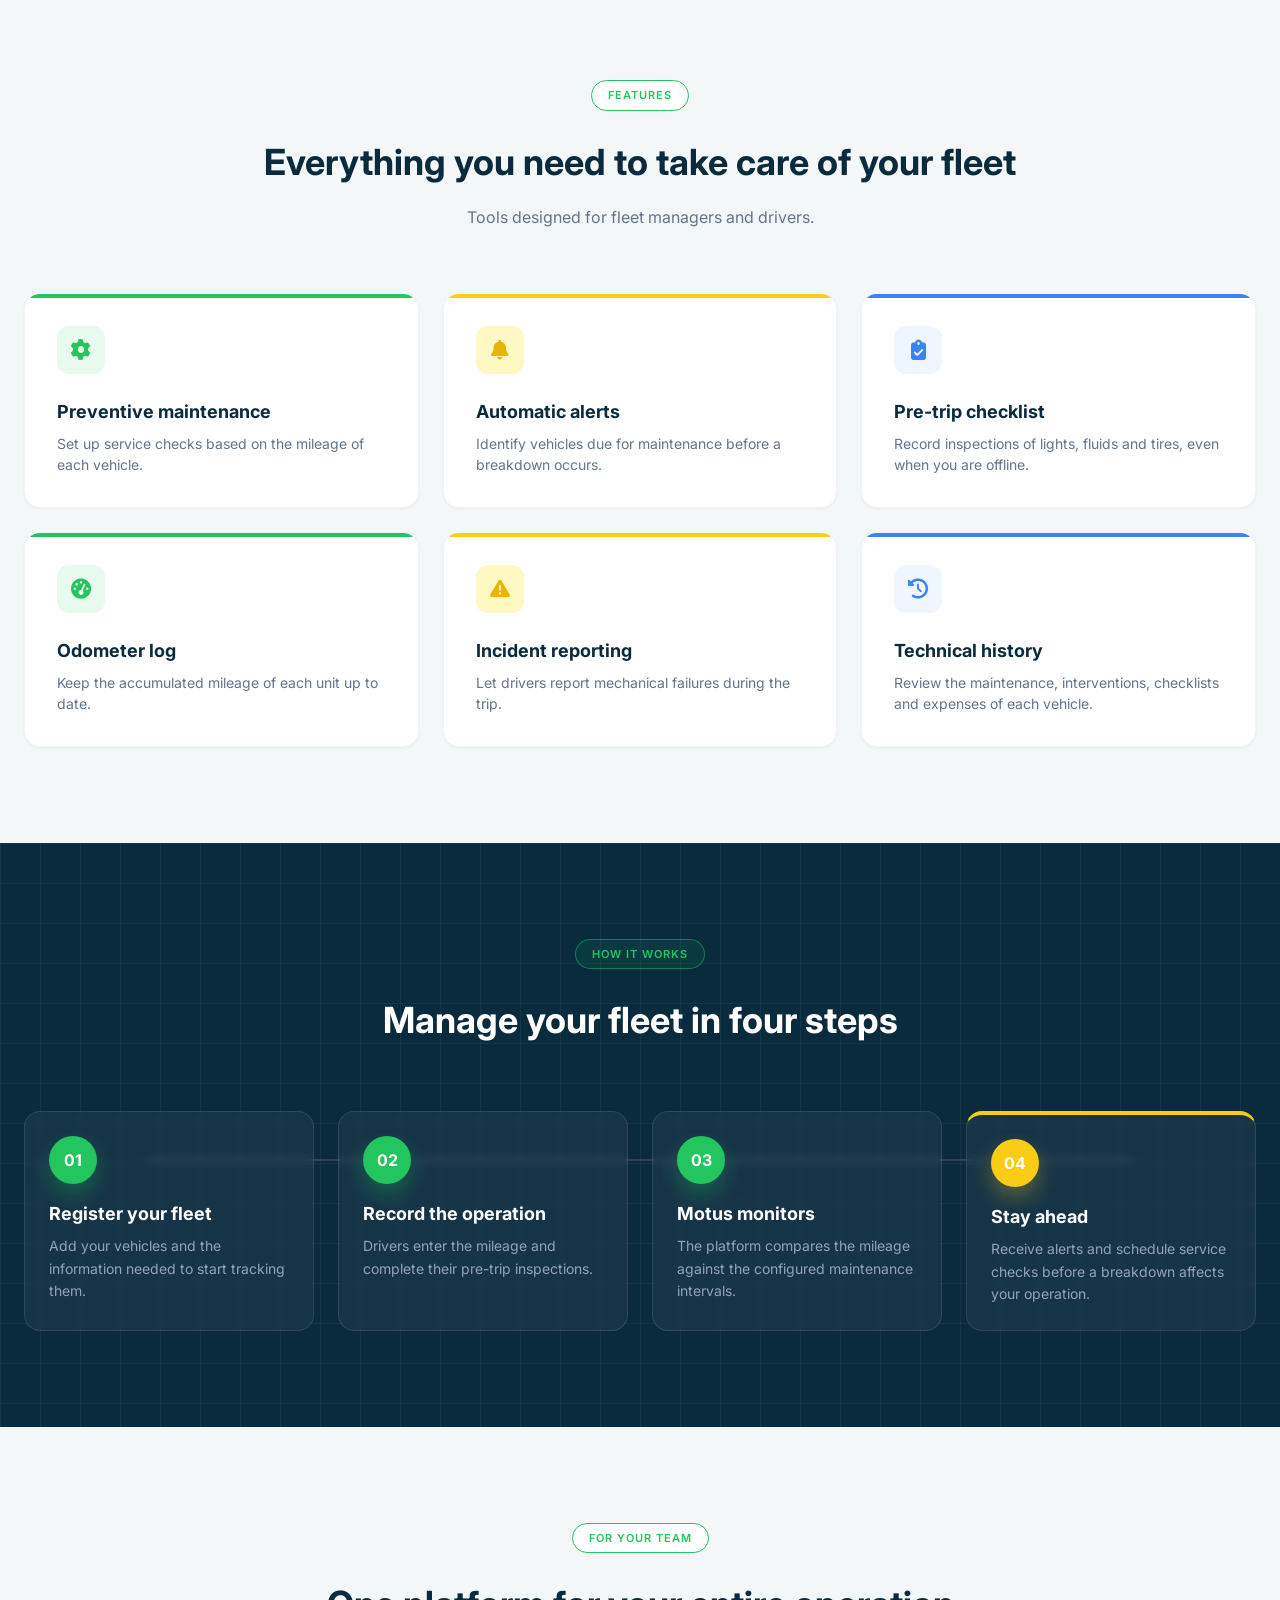
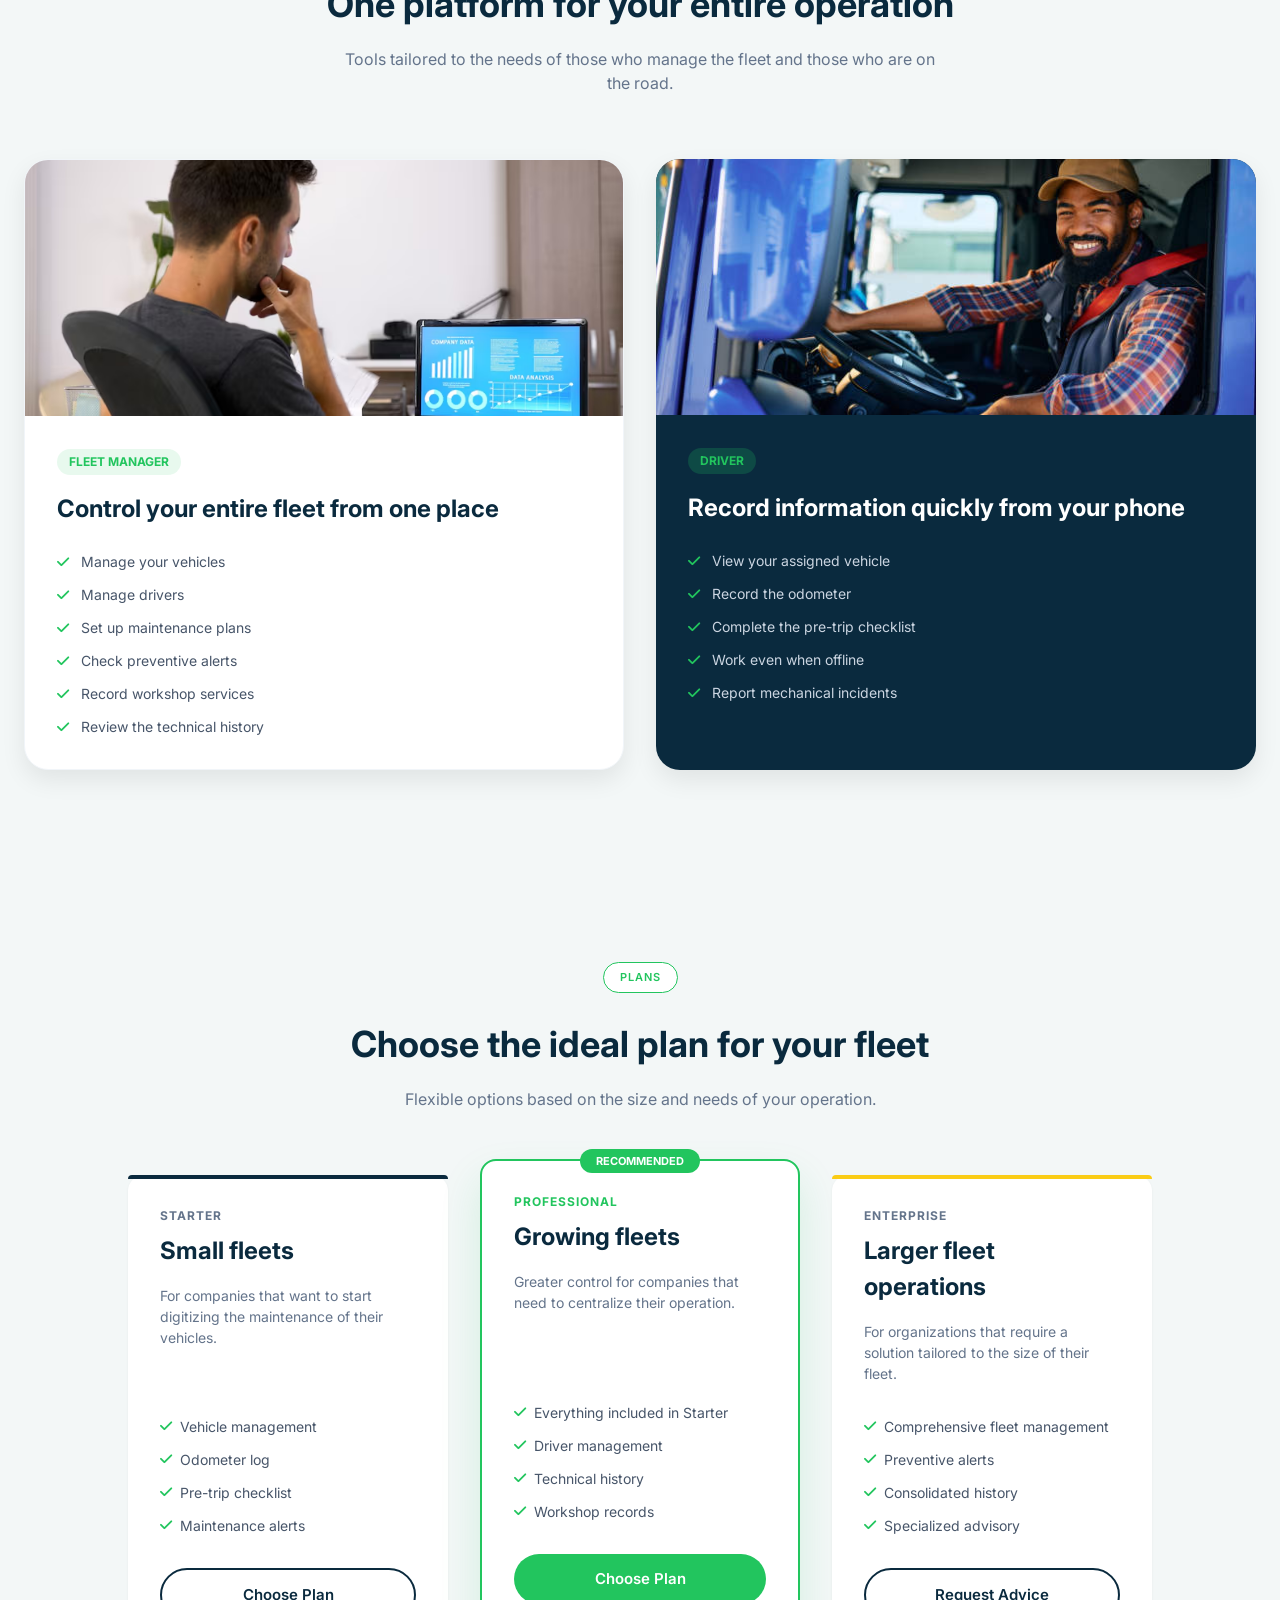
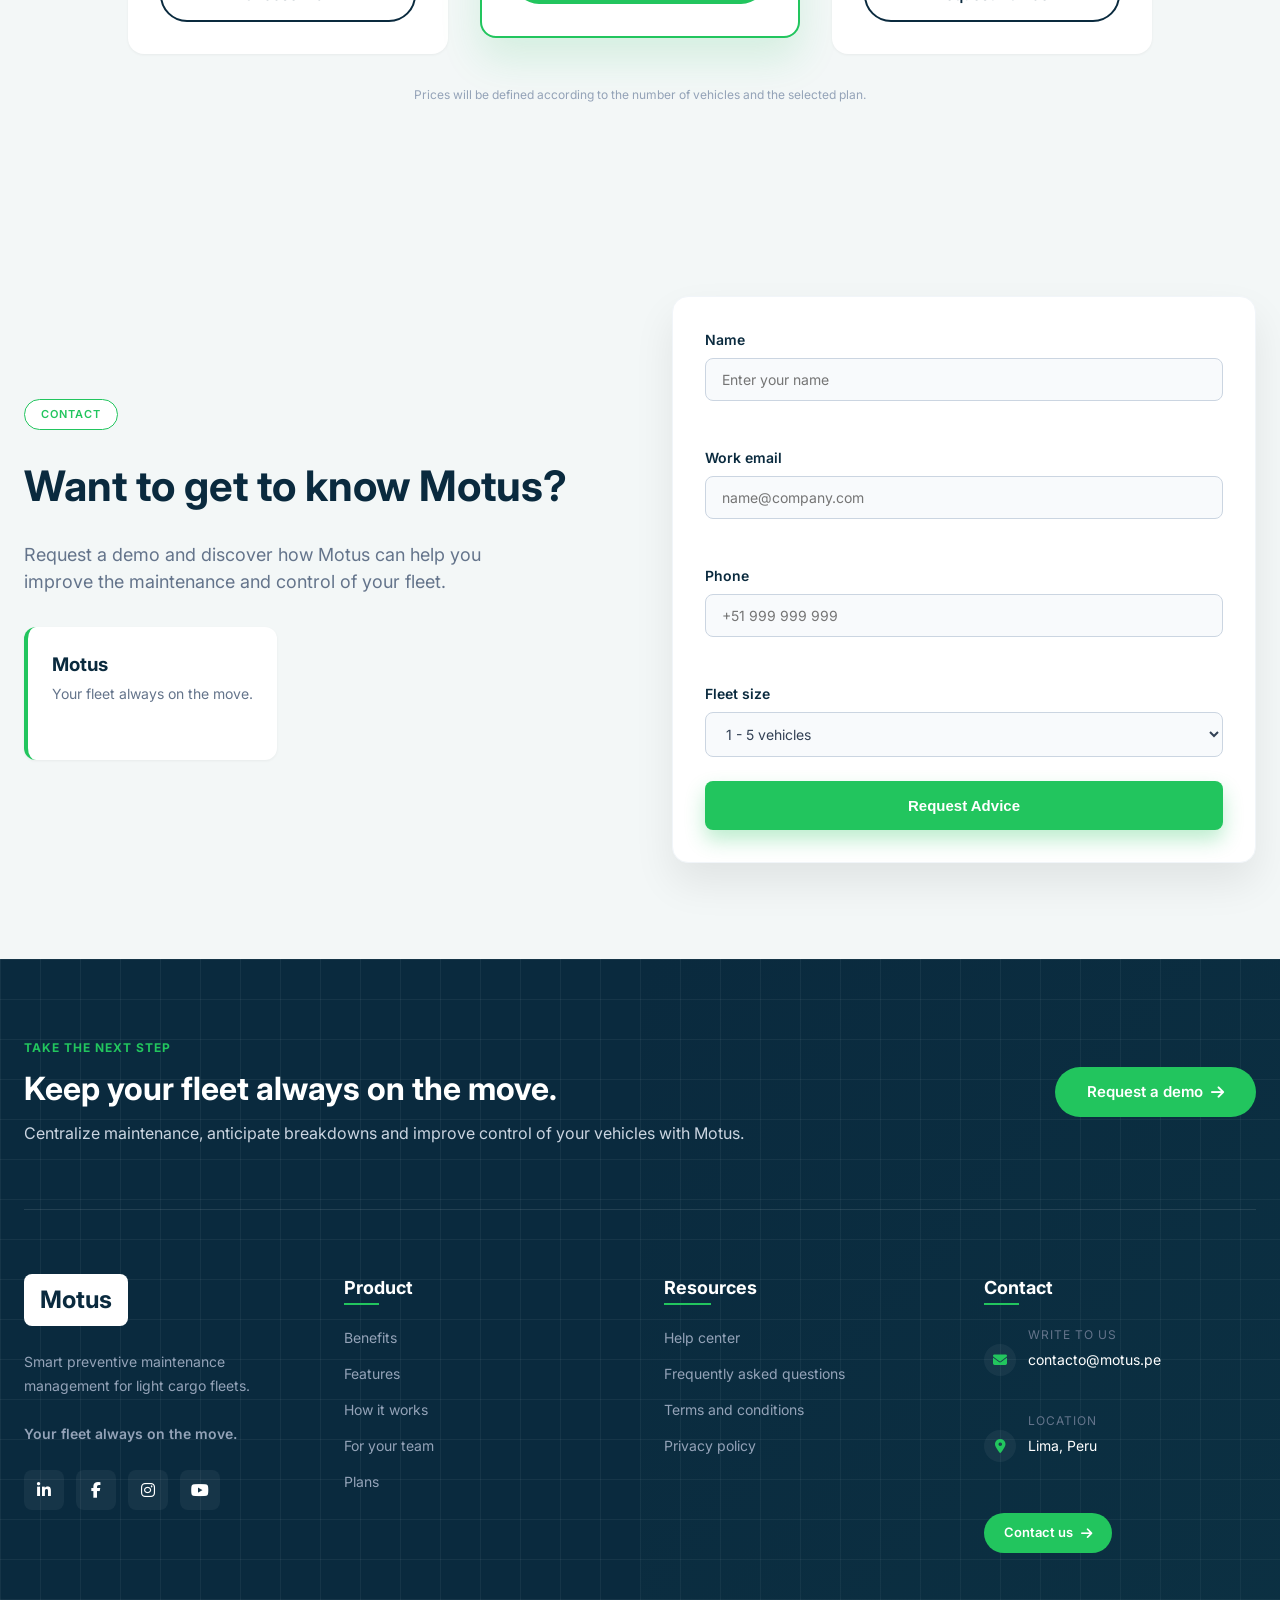
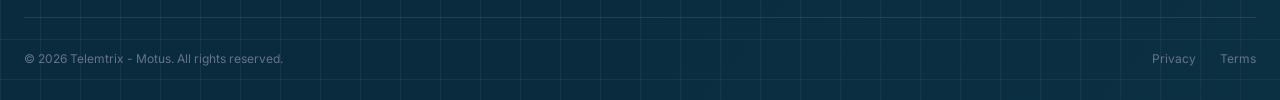
==== commit e95337a4: "feat(landing): add form validation, mobile menu, terms page and web application links" ====
--- a/index.html
+++ b/index.html
@@ -14,8 +14,8 @@
                 <img src="img/Motus-Logo.png" alt="Motus Logo">
             </div>
             
-            <div class="nav-links">
-                <a href="#" data-i18n="nav.home">Home</a>
+            <div class="nav-links" id="nav-links">
+                <a href="#inicio" data-i18n="nav.home">Home</a>
                 <a href="#beneficios" data-i18n="nav.benefits">Benefits</a>
                 <a href="#funcionalidades" data-i18n="nav.features">Features</a>
                 <a href="#como-funciona" data-i18n="nav.how">How it works</a>
@@ -28,16 +28,16 @@
                     <button type="button" class="lang-btn active" data-lang="en" aria-pressed="true">EN</button>
                     <button type="button" class="lang-btn" data-lang="es" aria-pressed="false">ES</button>
                 </div>
-                <a href="#" class="nav-btn-login" data-i18n="nav.login">Log in</a>
-            </div>
-
-            <button class="menu-toggle">
+                <a href="https://upc-pre-202620-1asi0729-7769-telemtrix.github.io/Telemtrix-FrontEnd/" class="nav-btn-login" data-i18n="nav.login">Log in</a>
+            </div>
+
+            <button type="button" class="menu-toggle" aria-label="Open menu" data-i18n-aria-label="nav.menu" aria-expanded="false" aria-controls="nav-links">
                 <i class="fa-solid fa-bars"></i>
             </button>
         </div>
     </nav>
 
-    <section class="hero bg-grid-pattern">
+    <section id="inicio" class="hero bg-grid-pattern">
         <div class="container">
             <div class="hero-content">
                 <div class="hero-text">
@@ -46,8 +46,8 @@
                     <p data-i18n="hero.text">Digitize the preventive maintenance of your vehicles, reduce unexpected events and keep your operation always on the move.</p>
                     
                     <div class="hero-buttons">
-                        <a href="#" class="btn btn-primary"><span data-i18n="cta.trial">Start Free Trial</span> <i class="fa-solid fa-arrow-right"></i></a>
-                        <a href="#" class="btn btn-outline-white"><i class="fa-solid fa-play text-primary"></i> <span data-i18n="cta.how">See how it works</span></a>
+                        <a href="https://upc-pre-202620-1asi0729-7769-telemtrix.github.io/Telemtrix-FrontEnd/" class="btn btn-primary"><span data-i18n="cta.trial">Start Free Trial</span> <i class="fa-solid fa-arrow-right"></i></a>
+                        <a href="#como-funciona" class="btn btn-outline-white"><i class="fa-solid fa-play text-primary"></i> <span data-i18n="cta.how">See how it works</span></a>
                     </div>
 
                     <div class="hero-features">
@@ -222,7 +222,7 @@
         </div>
     </section>
 
-    <section class="section bg-light">
+    <section id="equipo" class="section bg-light">
         <div class="container">
             <div class="section-header">
                 <span class="badge badge-outline-primary-light" data-i18n="team.badge">For your team</span>
@@ -284,7 +284,7 @@
                         <li><i class="fa-solid fa-check"></i> <span data-i18n="features.card3Title">Pre-trip checklist</span></li>
                         <li><i class="fa-solid fa-check"></i> <span data-i18n="plans.starter4">Maintenance alerts</span></li>
                     </ul>
-                    <a href="#" class="btn btn-outline-dark btn-full" data-i18n="plans.choose">Choose Plan</a>
+                    <a href="#contacto" class="btn btn-outline-dark btn-full" data-i18n="plans.choose">Choose Plan</a>
                 </div>
 
                 <div class="plan-card featured">
@@ -298,7 +298,7 @@
                         <li><i class="fa-solid fa-check"></i> <span data-i18n="features.card6Title">Technical history</span></li>
                         <li><i class="fa-solid fa-check"></i> <span data-i18n="plans.pro4">Workshop records</span></li>
                     </ul>
-                    <a href="#" class="btn btn-primary btn-full" data-i18n="plans.choose">Choose Plan</a>
+                    <a href="#contacto" class="btn btn-primary btn-full" data-i18n="plans.choose">Choose Plan</a>
                 </div>
 
                 <div class="plan-card yellow-top">
@@ -311,7 +311,7 @@
                         <li><i class="fa-solid fa-check"></i> <span data-i18n="plans.ent3">Consolidated history</span></li>
                         <li><i class="fa-solid fa-check"></i> <span data-i18n="plans.ent4">Specialized advisory</span></li>
                     </ul>
-                    <a href="#" class="btn btn-outline-dark btn-full" data-i18n="cta.advice">Request Advice</a>
+                    <a href="#contacto" class="btn btn-outline-dark btn-full" data-i18n="cta.advice">Request Advice</a>
                 </div>
             </div>
             <p class="plans-note" data-i18n="plans.note">Prices will be defined according to the number of vehicles and the selected plan.</p>
@@ -334,22 +334,25 @@
 
                 <div class="contact-form-wrapper">
                     <div class="contact-form-card">
-                        <form>
+                        <form id="contact-form" novalidate>
                             <div class="form-group">
-                                <label data-i18n="form.name">Name</label>
-                                <input type="text" placeholder="Enter your name" data-i18n-placeholder="form.namePlaceholder">
+                                <label for="contact-name" data-i18n="form.name">Name</label>
+                                <input type="text" id="contact-name" name="name" autocomplete="name" placeholder="Enter your name" data-i18n-placeholder="form.namePlaceholder" aria-describedby="contact-name-error" required>
+                                <small class="form-error" id="contact-name-error" aria-live="polite"></small>
                             </div>
                             <div class="form-group">
-                                <label data-i18n="form.email">Work email</label>
-                                <input type="email" placeholder="name@company.com" data-i18n-placeholder="form.emailPlaceholder">
+                                <label for="contact-email" data-i18n="form.email">Work email</label>
+                                <input type="email" id="contact-email" name="email" autocomplete="email" placeholder="name@company.com" data-i18n-placeholder="form.emailPlaceholder" aria-describedby="contact-email-error" required>
+                                <small class="form-error" id="contact-email-error" aria-live="polite"></small>
                             </div>
                             <div class="form-group">
-                                <label data-i18n="form.phone">Phone</label>
-                                <input type="tel" placeholder="+51 999 999 999">
+                                <label for="contact-phone" data-i18n="form.phone">Phone</label>
+                                <input type="tel" id="contact-phone" name="phone" autocomplete="tel" placeholder="+51 999 999 999" aria-describedby="contact-phone-error" required>
+                                <small class="form-error" id="contact-phone-error" aria-live="polite"></small>
                             </div>
                             <div class="form-group">
-                                <label data-i18n="form.fleetSize">Fleet size</label>
-                                <select>
+                                <label for="contact-fleet-size" data-i18n="form.fleetSize">Fleet size</label>
+                                <select id="contact-fleet-size" name="fleetSize">
                                     <option data-i18n="form.size1">1 - 5 vehicles</option>
                                     <option data-i18n="form.size2">6 - 20 vehicles</option>
                                     <option data-i18n="form.size3">21 - 50 vehicles</option>
@@ -357,6 +360,7 @@
                                 </select>
                             </div>
                             <button type="submit" class="form-btn" data-i18n="cta.advice">Request Advice</button>
+                            <p class="form-success" id="contact-success" role="status" data-i18n="form.success" hidden>Thank you! We received your request and will contact you soon.</p>
                         </form>
                     </div>
                 </div>
@@ -372,7 +376,7 @@
                     <h2 data-i18n="footer.ctaTitle">Keep your fleet always on the move.</h2>
                     <p data-i18n="footer.ctaText">Centralize maintenance, anticipate breakdowns and improve control of your vehicles with Motus.</p>
                 </div>
-                <a href="#" class="btn btn-primary"><span data-i18n="cta.demo">Request a demo</span> <i class="fa-solid fa-arrow-right"></i></a>
+                <a href="#contacto" class="btn btn-primary"><span data-i18n="cta.demo">Request a demo</span> <i class="fa-solid fa-arrow-right"></i></a>
             </div>
 
             <div class="footer-links">
@@ -383,31 +387,31 @@
                     <p data-i18n="footer.about">Smart preventive maintenance management for light cargo fleets.</p>
                     <p class="footer-slogan" data-i18n="brand.slogan">Your fleet always on the move.</p>
                     <div class="social-icons">
-                        <a href="#"><i class="fa-brands fa-linkedin-in"></i></a>
-                        <a href="#"><i class="fa-brands fa-facebook-f"></i></a>
-                        <a href="#"><i class="fa-brands fa-instagram"></i></a>
-                        <a href="#"><i class="fa-brands fa-youtube"></i></a>
+                        <a href="#" aria-label="LinkedIn"><i class="fa-brands fa-linkedin-in" aria-hidden="true"></i></a>
+                        <a href="#" aria-label="Facebook"><i class="fa-brands fa-facebook-f" aria-hidden="true"></i></a>
+                        <a href="#" aria-label="Instagram"><i class="fa-brands fa-instagram" aria-hidden="true"></i></a>
+                        <a href="#" aria-label="YouTube"><i class="fa-brands fa-youtube" aria-hidden="true"></i></a>
                     </div>
                 </div>
 
                 <div class="footer-col">
                     <h4 data-i18n="footer.product">Product</h4>
                     <ul>
-                        <li><a href="#" data-i18n="nav.benefits">Benefits</a></li>
-                        <li><a href="#" data-i18n="nav.features">Features</a></li>
-                        <li><a href="#" data-i18n="nav.how">How it works</a></li>
-                        <li><a href="#" data-i18n="team.badge">For your team</a></li>
-                        <li><a href="#" data-i18n="nav.plans">Plans</a></li>
+                        <li><a href="#beneficios" data-i18n="nav.benefits">Benefits</a></li>
+                        <li><a href="#funcionalidades" data-i18n="nav.features">Features</a></li>
+                        <li><a href="#como-funciona" data-i18n="nav.how">How it works</a></li>
+                        <li><a href="#equipo" data-i18n="team.badge">For your team</a></li>
+                        <li><a href="#planes" data-i18n="nav.plans">Plans</a></li>
                     </ul>
                 </div>
 
                 <div class="footer-col">
                     <h4 data-i18n="footer.resources">Resources</h4>
                     <ul>
-                        <li><a href="#" data-i18n="footer.help">Help center</a></li>
-                        <li><a href="#" data-i18n="footer.faq">Frequently asked questions</a></li>
-                        <li><a href="#" data-i18n="footer.terms">Terms and conditions</a></li>
-                        <li><a href="#" data-i18n="footer.privacy">Privacy policy</a></li>
+                        <li><a href="#contacto" data-i18n="footer.help">Help center</a></li>
+                        <li><a href="#contacto" data-i18n="footer.faq">Frequently asked questions</a></li>
+                        <li><a href="terms.html" data-i18n="footer.terms">Terms and conditions</a></li>
+                        <li><a href="terms.html#privacy" data-i18n="footer.privacy">Privacy policy</a></li>
                     </ul>
                 </div>
 
@@ -427,19 +431,20 @@
                             <p data-i18n="footer.city">Lima, Peru</p>
                         </div>
                     </div>
-                    <a href="#" class="btn btn-primary" style="font-size:13px; padding:10px 20px; margin-top:16px;"><span data-i18n="cta.contactUs">Contact us</span> <i class="fa-solid fa-arrow-right"></i></a>
+                    <a href="#contacto" class="btn btn-primary" style="font-size:13px; padding:10px 20px; margin-top:16px;"><span data-i18n="cta.contactUs">Contact us</span> <i class="fa-solid fa-arrow-right"></i></a>
                 </div>
             </div>
 
             <div class="footer-bottom">
                 <p data-i18n="footer.rights">© 2026 Telemtrix - Motus. All rights reserved.</p>
                 <div class="footer-bottom-links">
-                    <a href="#" data-i18n="footer.privacyShort">Privacy</a>
-                    <a href="#" data-i18n="footer.termsShort">Terms</a>
+                    <a href="terms.html#privacy" data-i18n="footer.privacyShort">Privacy</a>
+                    <a href="terms.html" data-i18n="footer.termsShort">Terms</a>
                 </div>
             </div>
         </div>
     </footer>
     <script src="js/i18n.js"></script>
+    <script src="js/main.js"></script>
 </body>
 </html>
--- a/styles/styles.css
+++ b/styles/styles.css
@@ -242,6 +242,8 @@
 
 .menu-toggle {
     display: none;
+    min-width: 40px;
+    min-height: 40px;
     background: none;
     border: none;
     font-size: 24px;
@@ -338,14 +340,15 @@
 .hero-image-wrapper {
     position: relative;
     border-radius: 16px;
-    overflow: hidden;
     box-shadow: 0 25px 50px -12px rgba(0, 0, 0, 0.5);
 }
 
 .hero-image-wrapper img {
+    display: block;
     width: 100%;
     height: auto;
     object-fit: cover;
+    border-radius: 16px;
 }
 
 .floating-alert {
@@ -1149,6 +1152,86 @@
 }
 
 /* --- Media Queries --- */
+
+/* Contact form validation */
+.form-group input.invalid {
+    border-color: #dc2626;
+}
+
+.form-error {
+    display: block;
+    min-height: 18px;
+    margin-top: 4px;
+    font-size: 13px;
+    color: #dc2626;
+}
+
+.form-success {
+    margin-top: 16px;
+    padding: 12px 16px;
+    border-radius: 8px;
+    background-color: #dcfce7;
+    color: #166534;
+    font-size: 14px;
+    font-weight: 500;
+}
+
+/* Terms and conditions page */
+.terms {
+    background-color: var(--white);
+    padding: 136px 0 80px;
+}
+
+.terms .container {
+    max-width: 800px;
+}
+
+.terms h1 {
+    font-size: 36px;
+    color: var(--motus-dark);
+    margin-bottom: 8px;
+}
+
+.terms h2 {
+    font-size: 20px;
+    color: var(--motus-dark);
+    margin: 32px 0 8px;
+    scroll-margin-top: 88px;
+}
+
+.terms p {
+    color: var(--slate-600);
+    line-height: 1.7;
+}
+
+.terms .terms-updated {
+    font-size: 14px;
+    margin-bottom: 24px;
+}
+
+.terms-back {
+    font-size: 14px;
+    font-weight: 500;
+    color: var(--motus-dark);
+}
+
+.terms-back:hover {
+    color: var(--motus-primary);
+}
+
+/* The terms page uses a compact footer */
+.terms + .footer {
+    padding-top: 0;
+}
+
+/* Keeps section titles visible below the fixed navigation bar */
+section[id] {
+    scroll-margin-top: 72px;
+}
+
+@media (prefers-reduced-motion: reduce) {
+    html { scroll-behavior: auto; }
+}
 
 @media (max-width: 1024px) {
     .hero-content { flex-direction: column; gap: 48px; }
@@ -1170,8 +1253,25 @@
 
 @media (max-width: 768px) {
     .nav-links, .nav-btn-login { display: none; }
+
+    /* Navigation menu opened with the menu button */
+    .navbar.open .nav-links {
+        display: flex;
+        flex-direction: column;
+        gap: 0;
+        position: absolute;
+        top: 100%;
+        left: 0;
+        right: 0;
+        background-color: var(--white);
+        box-shadow: 0 8px 16px rgba(0, 0, 0, 0.08);
+        padding: 8px 24px 16px;
+    }
+    .navbar.open .nav-links a { padding: 12px 0; }
+
     .menu-toggle { display: block; }
     .nav-actions { margin-left: auto; margin-right: 12px; }
+    .terms-nav-actions { margin-right: 0; }
     
     .hero { padding: 120px 0 80px; }
     .hero-text h1 { font-size: 34px; }
